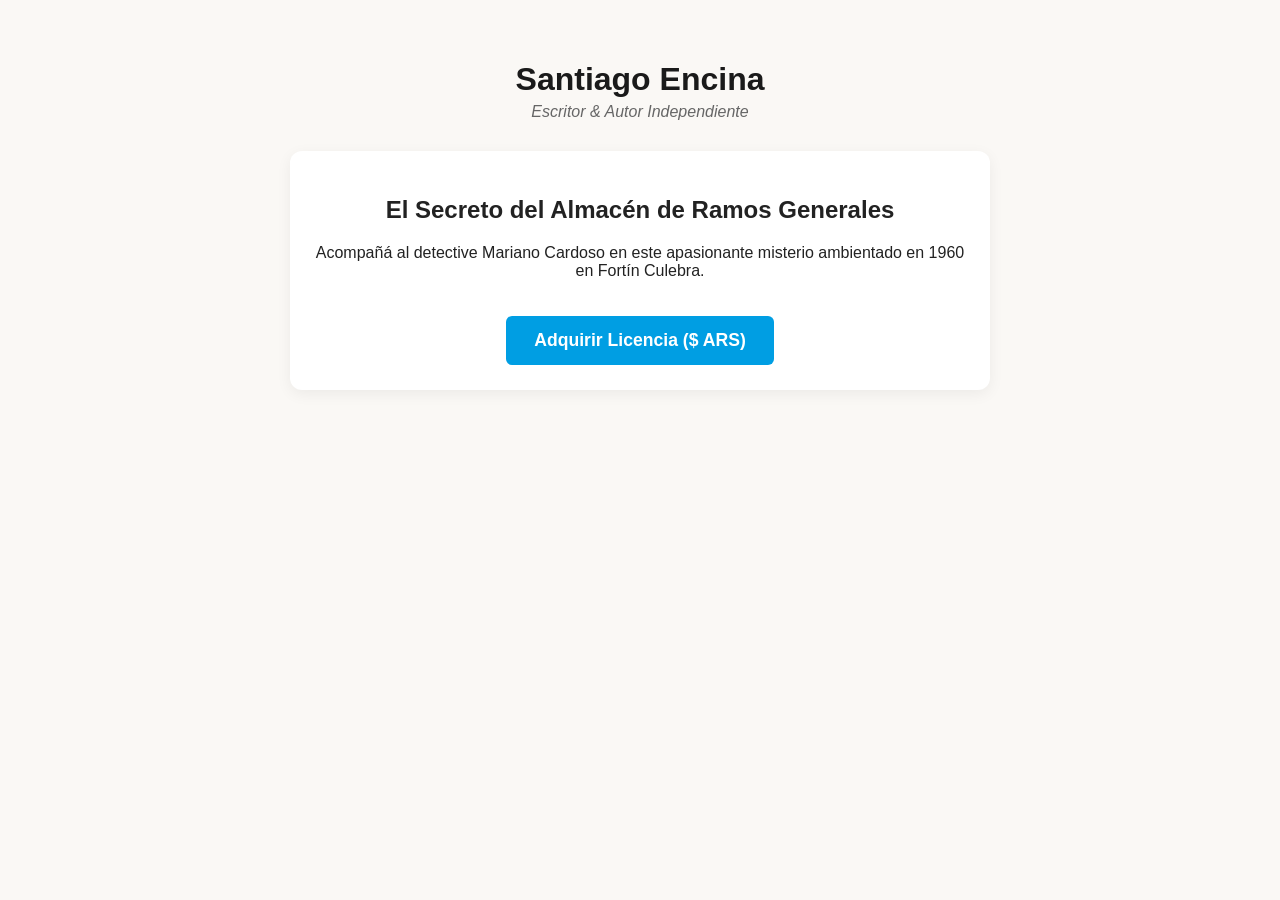
==== index.html @ 54b73507 "Create index.html creation primers version de initio" ====
<!DOCTYPE html>
<html lang="es">
<head>
    <meta charset="UTF-8">
    <meta name="viewport" content="width=device-width, initial-scale=1.0">
    <title>Santiago Encina - Autor</title>
    <style>
        body { 
            font-family: 'Segoe UI', Tahoma, Geneva, Verdana, sans-serif; 
            max-width: 700px; 
            margin: 0 auto; 
            padding: 40px 20px; 
            text-align: center; 
            color: #222; 
            background: #faf8f5; 
        }
        h1 { color: #1a1a1a; margin-bottom: 5px; }
        p.sub { font-style: italic; color: #666; margin-top: 0; }
        .card { 
            background: #fff; 
            padding: 25px; 
            border-radius: 12px; 
            box-shadow: 0 4px 15px rgba(0,0,0,0.06); 
            margin-top: 30px; 
        }
        .btn-mp { 
            background: #009ee3; 
            color: white; 
            padding: 14px 28px; 
            text-decoration: none; 
            border-radius: 6px; 
            font-weight: bold; 
            display: inline-block; 
            margin-top: 20px; 
            font-size: 1.1em;
        }
        .btn-mp:hover { background: #0081b8; }
    </style>
</head>
<body>

    <h1>Santiago Encina</h1>
    <p class="sub">Escritor & Autor Independiente</p>

    <div class="card">
        <h2>El Secreto del Almacén de Ramos Generales</h2>
        <p>Acompañá al detective Mariano Cardoso en este apasionante misterio ambientado en 1960 en Fortín Culebra.</p>
        
        <!-- Cuando tengas el Link de Pago de Mercado Pago, reemplazás el # de abajo -->
        <a href="#" class="btn-mp">Adquirir Licencia ($ ARS)</a>
    </div>

</body>
</html>
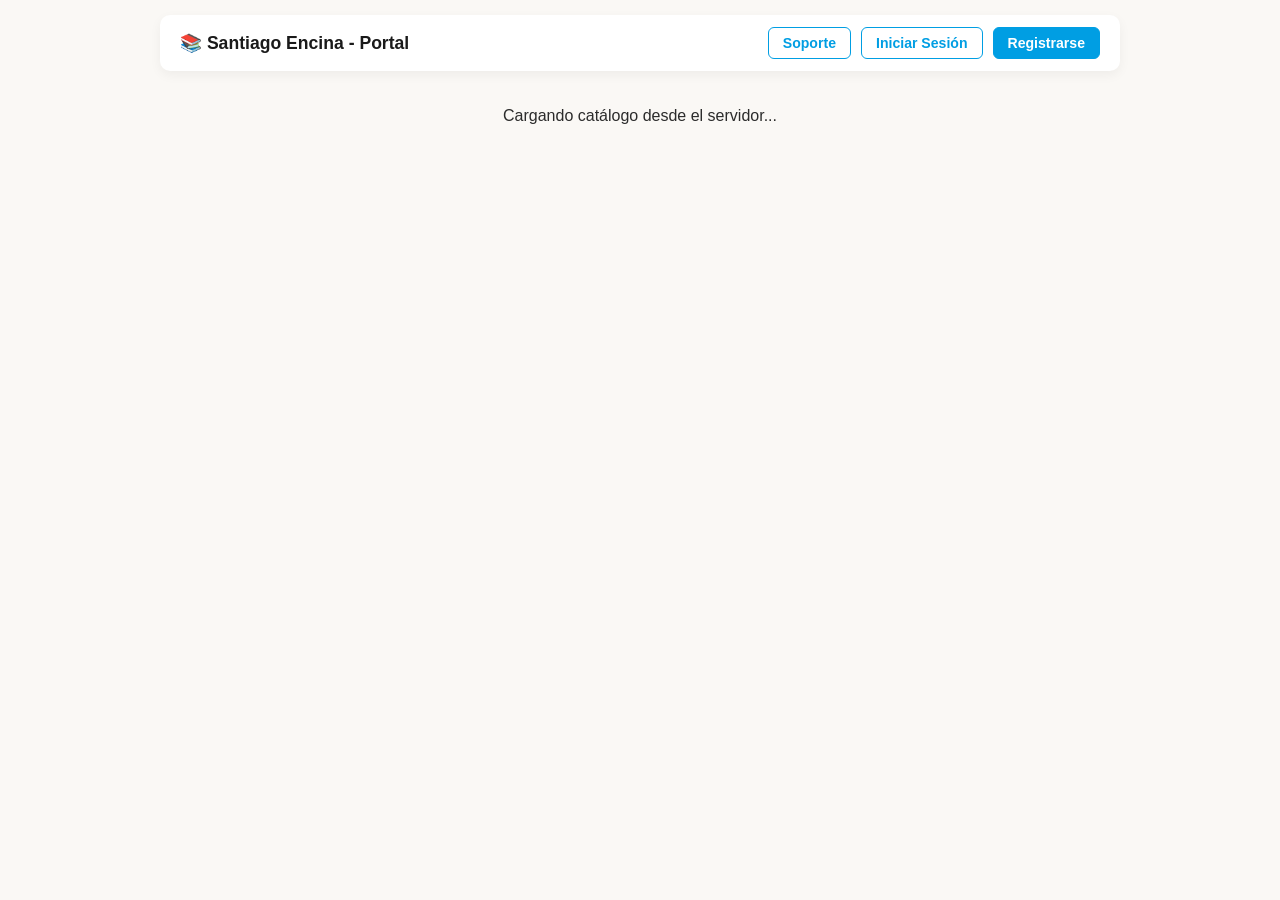
==== commit a49eeb47: "Update index.html primers actualization" ====
--- a/index.html
+++ b/index.html
@@ -3,52 +3,956 @@
 <head>
     <meta charset="UTF-8">
     <meta name="viewport" content="width=device-width, initial-scale=1.0">
-    <title>Santiago Encina - Autor</title>
+    <title>Santiago Encina - Portal del Lector</title>
+    <!-- SDK de Supabase -->
+    <script src="https://cdn.jsdelivr.net/npm/@supabase/supabase-js@2"></script>
     <style>
+        * { box-sizing: border-box; }
         body { 
             font-family: 'Segoe UI', Tahoma, Geneva, Verdana, sans-serif; 
-            max-width: 700px; 
+            max-width: 1000px; 
             margin: 0 auto; 
-            padding: 40px 20px; 
-            text-align: center; 
-            color: #222; 
+            padding: 15px 20px 40px 20px; 
+            color: #2b2b2b; 
             background: #faf8f5; 
         }
-        h1 { color: #1a1a1a; margin-bottom: 5px; }
-        p.sub { font-style: italic; color: #666; margin-top: 0; }
-        .card { 
-            background: #fff; 
+
+        /* BARRA SUPERIOR DE NAVEGACIÓN (NAVBAR) */
+        .navbar {
+            background: #ffffff;
+            padding: 12px 20px;
+            border-radius: 10px;
+            box-shadow: 0 4px 12px rgba(0,0,0,0.05);
+            display: flex;
+            justify-content: space-between;
+            align-items: center;
+            margin-bottom: 20px;
+        }
+        .navbar-brand {
+            font-weight: bold;
+            font-size: 1.1em;
+            color: #1a1a1a;
+        }
+        .navbar-actions {
+            display: flex;
+            gap: 10px;
+            align-items: center;
+        }
+        .btn-nav {
+            background: transparent;
+            border: 1px solid #009ee3;
+            color: #009ee3;
+            padding: 7px 14px;
+            border-radius: 6px;
+            font-size: 0.88em;
+            font-weight: 600;
+            cursor: pointer;
+            transition: all 0.2s;
+        }
+        .btn-nav:hover {
+            background: #009ee3;
+            color: white;
+        }
+        .btn-nav-primary {
+            background: #009ee3;
+            color: white;
+        }
+        .btn-nav-primary:hover {
+            background: #0081b8;
+        }
+        .user-email {
+            font-size: 0.88em;
+            color: #2e7d32;
+            font-weight: 600;
+        }
+
+        /* Banner del Autor */
+        .autor-header {
+            position: relative;
+            background-size: cover;
+            background-position: center;
+            border-radius: 14px;
+            padding: 30px;
+            color: #ffffff;
+            box-shadow: 0 6px 20px rgba(0,0,0,0.15);
+            display: flex;
+            flex-direction: column;
+            gap: 20px;
+            overflow: hidden;
+            margin-bottom: 20px;
+        }
+
+        .autor-header-overlay {
+            position: absolute;
+            top: 0; left: 0; right: 0; bottom: 0;
+            background: rgba(0, 0, 0, 0.65);
+            z-index: 1;
+        }
+
+        .autor-titulo-centrado {
+            position: relative;
+            z-index: 2;
+            text-align: center;
+            width: 100%;
+            margin: 0;
+            font-size: 2.2em;
+            letter-spacing: 0.5px;
+            text-shadow: 0 2px 4px rgba(0,0,0,0.6);
+        }
+
+        .autor-contenido {
+            position: relative;
+            z-index: 2;
+            display: flex;
+            align-items: center;
+            gap: 25px;
+        }
+
+        .autor-foto {
+            width: 130px;
+            height: 130px;
+            border-radius: 50%;
+            object-fit: cover;
+            border: 4px solid #ffffff;
+            box-shadow: 0 4px 15px rgba(0,0,0,0.3);
+            flex-shrink: 0;
+        }
+
+        .autor-info {
+            text-shadow: 0 2px 4px rgba(0,0,0,0.6);
+        }
+
+        .autor-info h2 {
+            margin: 0 0 8px 0;
+            font-size: 1.05em;
+            font-weight: 600;
+            color: #f1c40f;
+            text-transform: uppercase;
+            letter-spacing: 1px;
+        }
+
+        .autor-info p {
+            margin: 0;
+            font-size: 0.95em;
+            line-height: 1.55;
+            color: #f0f0f0;
+            text-align: justify;
+        }
+
+        /* Marquesina */
+        .marquesina-container {
+            background: #1a1a1a;
+            color: #f1c40f;
+            padding: 10px 0;
+            border-radius: 8px;
+            font-weight: 600;
+            font-size: 0.95em;
+            margin-bottom: 30px;
+            box-shadow: 0 2px 8px rgba(0,0,0,0.08);
+            overflow: hidden;
+        }
+
+        .mensaje-alerta {
+            padding: 15px;
+            border-radius: 8px;
+            margin-bottom: 25px;
+            text-align: center;
+            font-weight: 500;
+            display: none;
+        }
+        .exito { background: #d4edda; color: #155724; border: 1px solid #c3e6cb; }
+        .error { background: #f8d7da; color: #721c24; border: 1px solid #f5c6cb; }
+
+        /* Catálogo de Libros */
+        .catalogo-container {
+            display: flex;
+            flex-direction: column;
+            gap: 30px;
+        }
+        
+        .card-libro { 
+            background: #ffffff; 
             padding: 25px; 
             border-radius: 12px; 
-            box-shadow: 0 4px 15px rgba(0,0,0,0.06); 
-            margin-top: 30px; 
-        }
-        .btn-mp { 
+            box-shadow: 0 4px 18px rgba(0,0,0,0.05); 
+            display: flex;
+            flex-direction: row;
+            gap: 25px;
+            align-items: flex-start;
+            height: 480px; 
+            overflow: hidden;
+            transition: transform 0.2s ease, box-shadow 0.2s ease;
+        }
+        .card-libro:hover {
+            transform: translateY(-2px);
+            box-shadow: 0 8px 22px rgba(0,0,0,0.08);
+        }
+        
+        .portada-container {
+            flex-shrink: 0;
+            width: 210px;
+            text-align: center;
+        }
+        .portada {
+            width: 100%;
+            height: auto;
+            border-radius: 8px;
+            box-shadow: 0 4px 14px rgba(0,0,0,0.2);
+        }
+
+        .info-container {
+            flex-grow: 1;
+            display: flex;
+            flex-direction: column;
+            height: 100%;
+            overflow: hidden;
+        }
+
+        .titulo-container {
+            display: flex;
+            align-items: center;
+            gap: 12px;
+            flex-wrap: wrap;
+            margin-bottom: 4px;
+        }
+        
+        .info-container h3 {
+            font-size: 1.5em;
+            color: #1a1a1a;
+            margin: 0;
+            flex-shrink: 0;
+        }
+
+        .badge-img {
+            height: 28px;
+            width: auto;
+            object-fit: contain;
+            vertical-align: middle;
+        }
+
+        .meta-info {
+            font-size: 0.88em;
+            color: #777;
+            margin-bottom: 12px;
+            flex-shrink: 0;
+        }
+        .meta-info span {
+            color: #444;
+            font-weight: 500;
+        }
+
+        .sinopsis-scroll {
+            color: #4a4a4a; 
+            font-size: 0.95em; 
+            line-height: 1.6; 
+            text-align: justify;
+            padding-right: 12px;
+            margin-bottom: 10px;
+            overflow-y: auto;
+            flex-grow: 1;
+        }
+
+        .sinopsis-scroll::-webkit-scrollbar { width: 6px; }
+        .sinopsis-scroll::-webkit-scrollbar-thumb { background-color: #d1cabe; border-radius: 4px; }
+        .sinopsis-scroll::-webkit-scrollbar-track { background: #f5f2eb; }
+
+        .comprar-row {
+            display: flex;
+            align-items: center;
+            justify-content: space-between;
+            border-top: 1px solid #f0ebe1;
+            padding-top: 10px;
+            margin-top: auto;
+            gap: 15px;
+            flex-shrink: 0;
+            background: #ffffff;
+        }
+
+        .precio-comentarios-box {
+            display: flex;
+            align-items: center;
+            gap: 18px;
+        }
+
+        .precio {
+            font-size: 1.4em;
+            font-weight: bold;
+            color: #2e7d32;
+        }
+
+        .btn-comentarios {
+            background: #f0ebe1;
+            color: #4a4a4a;
+            border: none;
+            padding: 6px 14px;
+            border-radius: 20px;
+            font-size: 0.9em;
+            font-weight: 600;
+            cursor: pointer;
+            display: flex;
+            align-items: center;
+            gap: 6px;
+            transition: background 0.2s, color 0.2s;
+        }
+        .btn-comentarios:hover {
+            background: #e2dacd;
+            color: #1a1a1a;
+        }
+        
+        .btn-comprar { 
             background: #009ee3; 
             color: white; 
-            padding: 14px 28px; 
-            text-decoration: none; 
+            padding: 10px 24px; 
+            border: none;
             border-radius: 6px; 
             font-weight: bold; 
-            display: inline-block; 
-            margin-top: 20px; 
-            font-size: 1.1em;
-        }
-        .btn-mp:hover { background: #0081b8; }
+            cursor: pointer;
+            font-size: 1em;
+            transition: background 0.2s;
+            white-space: nowrap;
+        }
+        .btn-comprar:hover { background: #0081b8; }
+        .btn-comprar:disabled { background: #ccc; cursor: not-allowed; }
+
+        .tiendas-externas-box {
+            display: flex;
+            flex-direction: column;
+            gap: 6px;
+            padding-top: 8px;
+            margin-top: 6px;
+            border-top: 1px dashed #e8e3d8;
+            flex-shrink: 0;
+        }
+
+        .tienda-fila {
+            display: flex;
+            align-items: center;
+            justify-content: space-between;
+            font-size: 0.85em;
+            color: #555;
+            background: #fcfbf9;
+            padding: 6px 10px;
+            border-radius: 6px;
+        }
+
+        .tienda-link {
+            color: #00732e;
+            font-weight: 600;
+            text-decoration: none;
+            display: flex;
+            align-items: center;
+            gap: 5px;
+        }
+        .tienda-link:hover { text-decoration: underline; }
+
+        .formatos-pills { display: flex; gap: 5px; }
+
+        .pill-formato {
+            background: #eef2f5;
+            color: #334e68;
+            font-size: 0.78em;
+            padding: 2px 7px;
+            border-radius: 4px;
+            font-weight: 500;
+            border: 1px solid #d9e2ec;
+        }
+
+        /* MODALES GENERIClOS */
+        .modal-overlay {
+            position: fixed;
+            top: 0; left: 0; right: 0; bottom: 0;
+            background: rgba(0, 0, 0, 0.5);
+            display: none;
+            justify-content: center;
+            align-items: center;
+            z-index: 1000;
+            padding: 20px;
+        }
+
+        .modal-box {
+            background: #ffffff;
+            width: 100%;
+            max-width: 480px;
+            border-radius: 12px;
+            padding: 25px;
+            display: flex;
+            flex-direction: column;
+            box-shadow: 0 10px 30px rgba(0,0,0,0.25);
+            animation: slideUp 0.3s ease-out;
+        }
+
+        @keyframes slideUp {
+            from { transform: translateY(20px); opacity: 0; }
+            to { transform: translateY(0); opacity: 1; }
+        }
+
+        .modal-header {
+            display: flex;
+            justify-content: space-between;
+            align-items: center;
+            border-bottom: 1px solid #eee;
+            padding-bottom: 12px;
+            margin-bottom: 15px;
+        }
+        .modal-header h3 { margin: 0; font-size: 1.25em; color: #1a1a1a; }
+        .btn-cerrar {
+            background: none;
+            border: none;
+            font-size: 1.5em;
+            cursor: pointer;
+            color: #888;
+        }
+        .btn-cerrar:hover { color: #000; }
+
+        .form-auth {
+            display: flex;
+            flex-direction: column;
+            gap: 12px;
+        }
+        .form-auth input {
+            padding: 11px;
+            border: 1px solid #ccc;
+            border-radius: 6px;
+            font-size: 0.95em;
+        }
+        .btn-submit-auth {
+            background: #009ee3;
+            color: white;
+            border: none;
+            padding: 12px;
+            border-radius: 6px;
+            font-weight: bold;
+            cursor: pointer;
+            font-size: 1em;
+            margin-top: 5px;
+        }
+        .btn-submit-auth:hover { background: #0081b8; }
+
+        /* Lista Comentarios Modal */
+        .lista-comentarios {
+            overflow-y: auto;
+            max-height: 250px;
+            margin-bottom: 15px;
+            padding-right: 8px;
+            display: flex;
+            flex-direction: column;
+            gap: 12px;
+        }
+
+        .comentario-item {
+            background: #f9f8f6;
+            padding: 12px 15px;
+            border-radius: 8px;
+            border-left: 3px solid #009ee3;
+        }
+        .comentario-item strong { color: #1a1a1a; font-size: 0.95em; }
+        .comentario-item p { margin: 5px 0 0 0; color: #444; font-size: 0.92em; line-height: 1.4; }
+
+        @media (max-width: 650px) {
+            .navbar { flex-direction: column; gap: 10px; text-align: center; }
+            .autor-contenido { flex-direction: column; text-align: center; }
+            .autor-info p { text-align: center; }
+            .card-libro { flex-direction: column; height: auto; align-items: center; padding: 20px; }
+            .portada-container { width: 170px; margin-bottom: 10px; }
+            .info-container { height: auto; width: 100%; }
+            .sinopsis-scroll { max-height: 200px; }
+            .comprar-row { flex-direction: column; align-items: stretch; text-align: center; gap: 12px; }
+            .precio-comentarios-box { justify-content: space-between; }
+            .btn-comprar { width: 100%; }
+            .tienda-fila { flex-direction: column; gap: 4px; text-align: center; }
+        }
     </style>
 </head>
 <body>
 
-    <h1>Santiago Encina</h1>
-    <p class="sub">Escritor & Autor Independiente</p>
-
-    <div class="card">
-        <h2>El Secreto del Almacén de Ramos Generales</h2>
-        <p>Acompañá al detective Mariano Cardoso en este apasionante misterio ambientado en 1960 en Fortín Culebra.</p>
+    <!-- NAV BAR SUPERIOR -->
+    <div class="navbar">
+        <div class="navbar-brand">📚 Santiago Encina - Portal</div>
+        <div class="navbar-actions" id="nav-actions">
+            <button class="btn-nav" onclick="abrirModal('modal-soporte')">Soporte</button>
+            <button class="btn-nav" onclick="abrirModal('modal-login')">Iniciar Sesión</button>
+            <button class="btn-nav btn-nav-primary" onclick="abrirModal('modal-registro')">Registrarse</button>
+        </div>
+    </div>
+
+    <!-- Banner del Autor -->
+    <div id="seccion-autor" class="autor-header" style="display:none;">
+        <div class="autor-header-overlay"></div>
+        <h1 class="autor-titulo-centrado">Bienvenidos</h1>
+        <div class="autor-contenido">
+            <img id="autor-foto" src="" alt="Foto de Autor" class="autor-foto">
+            <div class="autor-info">
+                <h2>Biografía</h2>
+                <p id="autor-biografia"></p>
+            </div>
+        </div>
+    </div>
+
+    <!-- Marquesina -->
+    <div id="seccion-marquesina" class="marquesina-container" style="display:none;">
+        <marquee id="autor-mensaje" behavior="scroll" direction="left" scrollamount="6"></marquee>
+    </div>
+
+    <div id="alerta-pago" class="mensaje-alerta"></div>
+
+    <!-- Catálogo de Libros -->
+    <div class="catalogo-container" id="contenedor-catalogo">
+        <p style="text-align:center;">Cargando catálogo desde el servidor...</p>
+    </div>
+
+    <!-- MODAL: REGISTRO -->
+    <div id="modal-registro" class="modal-overlay">
+        <div class="modal-box">
+            <div class="modal-header">
+                <h3>Crear Cuenta de Lector</h3>
+                <button class="btn-cerrar" onclick="cerrarModal('modal-registro')">&times;</button>
+            </div>
+            <form class="form-auth" onsubmit="ejecutarRegistro(event)">
+                <input type="email" id="reg-email" placeholder="Correo electrónico" required>
+                <input type="password" id="reg-password" placeholder="Contraseña (mínimo 6 caracteres)" minlength="6" required>
+                <button type="submit" class="btn-submit-auth">Registrarme</button>
+            </form>
+        </div>
+    </div>
+
+    <!-- MODAL: LOGIN -->
+    <div id="modal-login" class="modal-overlay">
+        <div class="modal-box">
+            <div class="modal-header">
+                <h3>Iniciar Sesión</h3>
+                <button class="btn-cerrar" onclick="cerrarModal('modal-login')">&times;</button>
+            </div>
+            <form class="form-auth" onsubmit="ejecutarLogin(event)">
+                <input type="email" id="login-email" placeholder="Correo electrónico" required>
+                <input type="password" id="login-password" placeholder="Contraseña" required>
+                <button type="submit" class="btn-submit-auth">Ingresar</button>
+            </form>
+        </div>
+    </div>
+
+    <!-- MODAL: SOPORTE / CONTACTO -->
+    <div id="modal-soporte" class="modal-overlay">
+        <div class="modal-box">
+            <div class="modal-header">
+                <h3>Contacto y Soporte</h3>
+                <button class="btn-cerrar" onclick="cerrarModal('modal-soporte')">&times;</button>
+            </div>
+            <p style="font-size:0.9em; color:#555; margin-bottom:12px;">
+                ¿Tenés alguna consulta o comentario? Escribinos a continuación y te responderemos a la brevedad.
+            </p>
+            <form class="form-auth" onsubmit="enviarMensajeSoporte(event)">
+                <input type="text" id="soporte-asunto" placeholder="Asunto de la consulta" required>
+                <textarea id="soporte-mensaje" placeholder="Escribí tu mensaje aquí..." style="padding:10px; border:1px solid #ccc; border-radius:6px; resize:none; height:100px;" required></textarea>
+                <button type="submit" class="btn-submit-auth" style="background:#009ee3;">Enviar Mensaje</button>
+            </form>
+        </div>
+    </div>
+
+    <!-- MODAL: COMENTARIOS -->
+    <div id="modal-comentarios" class="modal-overlay">
+        <div class="modal-box" style="max-width:550px;">
+            <div class="modal-header">
+                <h3 id="modal-titulo-libro">Comentarios</h3>
+                <button class="btn-cerrar" onclick="cerrarModal('modal-comentarios')">&times;</button>
+            </div>
+            <div id="lista-comentarios" class="lista-comentarios">
+                <p style="text-align:center; color:#888;">Cargando comentarios...</p>
+            </div>
+            <form id="form-nuevo-comentario" class="form-auth" style="border-top:1px solid #eee; padding-top:15px;" onsubmit="guardarComentario(event)">
+                <input type="text" id="input-nombre" placeholder="Tu nombre" required>
+                <textarea id="input-texto" placeholder="Escribí tu comentario..." style="padding:10px; border:1px solid #ccc; border-radius:6px; resize:none; height:70px;" required></textarea>
+                <button type="submit" class="btn-submit-auth" style="background:#2e7d32;">Publicar Comentario</button>
+            </form>
+        </div>
+    </div>
+
+    <script>
+        const SUPABASE_URL = "https://kpltcxhnqhgzgxazhgbv.supabase.co";
+        const SUPABASE_ANON_KEY = "sb_publishable_rdFjhKYduJglnoq-D0jHOw_7ik0VaFG"; 
         
-        <!-- Cuando tengas el Link de Pago de Mercado Pago, reemplazás el # de abajo -->
-        <a href="#" class="btn-mp">Adquirir Licencia ($ ARS)</a>
-    </div>
-
+        const supabaseClient = supabase.createClient(SUPABASE_URL, SUPABASE_ANON_KEY);
+
+        const urlParams = new URLSearchParams(window.location.search);
+        const libroFiltro = urlParams.get('libro'); 
+        let userId = urlParams.get('user') || 'anonimo';
+        const estadoPago = urlParams.get('estado');
+
+        let imgNuevoUrl = "";
+        let imgOfertaUrl = "";
+        let libroActualComentarios = null;
+        let usuarioSesion = null;
+        let mailAutor = "";
+
+        // Mostrar estado del pago
+        const alertaEl = document.getElementById('alerta-pago');
+        if (estadoPago === 'exito') {
+            alertaEl.className = "mensaje-alerta exito";
+            alertaEl.innerText = "¡Pago procesado con éxito! Ya podés disfrutar de tu lectura.";
+            alertaEl.style.display = "block";
+        } else if (estadoPago === 'error') {
+            alertaEl.className = "mensaje-alerta error";
+            alertaEl.innerText = "Hubo un problema con el pago. Por favor intentá nuevamente.";
+            alertaEl.style.display = "block";
+        }
+
+        // VERIFICAR AUTENTICACIÓN / SESIÓN ACTIVA
+        async function revisarSesion() {
+            const { data: { session } } = await supabaseClient.auth.getSession();
+            const navActions = document.getElementById('nav-actions');
+
+            if (session && session.user) {
+                usuarioSesion = session.user;
+                userId = session.user.id; // Actualizamos el ID real del usuario
+                navActions.innerHTML = `
+                    <span class="user-email">👤 ${session.user.email}</span>
+                    <button class="btn-nav" onclick="abrirModal('modal-soporte')">Soporte</button>
+                    <button class="btn-nav" onclick="cerrarSesion()">Cerrar Sesión</button>
+                `;
+            } else {
+                usuarioSesion = null;
+                navActions.innerHTML = `
+                    <button class="btn-nav" onclick="abrirModal('modal-soporte')">Soporte</button>
+                    <button class="btn-nav" onclick="abrirModal('modal-login')">Iniciar Sesión</button>
+                    <button class="btn-nav btn-nav-primary" onclick="abrirModal('modal-registro')">Registrarse</button>
+                `;
+            }
+        }
+
+        // FUNCIONES DE AUTH
+        async function ejecutarRegistro(e) {
+            e.preventDefault();
+            const email = document.getElementById('reg-email').value;
+            const password = document.getElementById('reg-password').value;
+
+            const { data, error } = await supabaseClient.auth.signUp({ email, password });
+
+            if (error) {
+                alert("Error al registrarse: " + error.message);
+            } else {
+                alert("¡Cuenta creada exitosamente! Ya podés iniciar sesión.");
+                cerrarModal('modal-registro');
+                revisarSesion();
+            }
+        }
+
+        async function ejecutarLogin(e) {
+            e.preventDefault();
+            const email = document.getElementById('login-email').value;
+            const password = document.getElementById('login-password').value;
+
+            const { data, error } = await supabaseClient.auth.signInWithPassword({ email, password });
+
+            if (error) {
+                alert("Error de inicio de sesión: " + error.message);
+            } else {
+                cerrarModal('modal-login');
+                revisarSesion();
+            }
+        }
+
+        async function cerrarSesion() {
+            await supabaseClient.auth.signOut();
+            revisarSesion();
+        }
+
+        // FUNCIONES MODALES
+        function abrirModal(id) { document.getElementById(id).style.display = 'flex'; }
+        function cerrarModal(id) { document.getElementById(id).style.display = 'none'; }
+
+        // DATOS AUTOR
+        async function cargarDatosAutor() {
+            try {
+                const { data: autor, error } = await supabaseClient
+                    .from('autor')
+                    .select('*')
+                    .eq('id', 1)
+                    .single();
+
+                if (error || !autor) return;
+
+                imgNuevoUrl = autor.img_nuevo_url || "";
+                imgOfertaUrl = autor.img_oferta_url || "";
+                mailAutor = autor.mail || "";
+
+                const headerEl = document.getElementById('seccion-autor');
+                if (autor.img_fondo_url) {
+                    headerEl.style.backgroundImage = `url('${autor.img_fondo_url}')`;
+                }
+                document.getElementById('autor-foto').src = autor.img_foto_url || '';
+                document.getElementById('autor-biografia').innerText = autor.biografia || '';
+                headerEl.style.display = 'flex';
+
+                if (autor.mensage) {
+                    document.getElementById('autor-mensaje').innerText = autor.mensage;
+                    document.getElementById('seccion-marquesina').style.display = 'block';
+                }
+            } catch (err) {
+                console.error("Error al cargar autor:", err);
+            }
+        }
+
+        // CATÁLOGO
+        async function cargarCatalogo() {
+            const contenedor = document.getElementById('contenedor-catalogo');
+
+            try {
+                let query = supabaseClient.from('libros').select('*');
+
+                if (libroFiltro) {
+                    query = query.eq('id', libroFiltro);
+                }
+
+                const { data: libros, error } = await query;
+
+                if (error || !libros || libros.length === 0) {
+                    contenedor.innerHTML = "<p style='text-align:center;'>No hay libros disponibles en este momento.</p>";
+                    return;
+                }
+
+                contenedor.innerHTML = "";
+
+                for (const libro of libros) {
+                    const { count } = await supabaseClient
+                        .from('comentarios')
+                        .select('*', { count: 'exact', head: true })
+                        .eq('libro_id', libro.id);
+
+                    const totalComentarios = count || 0;
+
+                    let badgesHtml = '';
+                    if (libro.es_nuevo && imgNuevoUrl) {
+                        badgesHtml += `<img src="${imgNuevoUrl}" alt="Novedad" class="badge-img"> `;
+                    }
+                    if (libro.es_oferta && imgOfertaUrl) {
+                        badgesHtml += `<img src="${imgOfertaUrl}" alt="Oferta" class="badge-img">`;
+                    }
+
+                    const precioMostrado = libro.precio ? libro.precio : (libro.precio_ars ? libro.precio_ars : '0');
+                    const palabrasInfo = libro.cant_palabras ? ` | 📖 ${Number(libro.cant_palabras).toLocaleString('es-AR')} palabras` : '';
+
+                    let filaAmazonHtml = '';
+                    if (libro.amz_activo) {
+                        let formatosAmz = '';
+                        if (libro.amz_ebook) formatosAmz += `<span class="pill-formato">e-Book</span> `;
+                        if (libro.amz_blanda) formatosAmz += `<span class="pill-formato">Tapa Blanda</span> `;
+                        if (libro.amz_dura) formatosAmz += `<span class="pill-formato">Tapa Dura</span>`;
+
+                        filaAmazonHtml = `
+                            <div class="tienda-fila">
+                                <a href="${libro.amz_url || '#'}" target="_blank" class="tienda-link">
+                                    🛒 También disponible en Amazon ↗
+                                </a>
+                                <div class="formatos-pills">${formatosAmz}</div>
+                            </div>
+                        `;
+                    }
+
+                    let filaPublicaHtml = '';
+                    if (libro.pub_activo) {
+                        let formatosPub = '';
+                        if (libro.pub_ebook) formatosPub += `<span class="pill-formato">e-Book</span> `;
+                        if (libro.pub_blanda) formatosPub += `<span class="pill-formato">Tapa Blanda</span> `;
+                        if (libro.pub_dura) formatosPub += `<span class="pill-formato">Tapa Dura</span>`;
+
+                        filaPublicaHtml = `
+                            <div class="tienda-fila">
+                                <a href="${libro.pub_url || '#'}" target="_blank" class="tienda-link">
+                                    📖 Disponible en Publica.now ↗
+                                </a>
+                                <div class="formatos-pills">${formatosPub}</div>
+                            </div>
+                        `;
+                    }
+
+                    let cajaTiendasHtml = '';
+                    if (filaAmazonHtml || filaPublicaHtml) {
+                        cajaTiendasHtml = `
+                            <div class="tiendas-externas-box">
+                                ${filaAmazonHtml}
+                                ${filaPublicaHtml}
+                            </div>
+                        `;
+                    }
+
+                    const tarjeta = document.createElement('div');
+                    tarjeta.className = 'card-libro';
+                    tarjeta.innerHTML = `
+                        <div class="portada-container">
+                            <img src="${libro.portada_url || ''}" alt="Portada de ${libro.titulo}" class="portada">
+                        </div>
+                        <div class="info-container">
+                            <div>
+                                <div class="titulo-container">
+                                    <h3>${libro.titulo}</h3>
+                                    ${badgesHtml}
+                                </div>
+                                <div class="meta-info">
+                                    ${libro.autor ? `Por <span>${libro.autor}</span>` : ''} 
+                                    ${libro.genero ? `| Género: <span>${libro.genero}</span>` : ''}
+                                    ${palabrasInfo}
+                                </div>
+                            </div>
+                            <div class="sinopsis-scroll">
+                                ${libro.sinopsis || 'Sin descripción disponible.'}
+                            </div>
+                            <div class="comprar-row">
+                                <div class="precio-comentarios-box">
+                                    <div class="precio">$ ${precioMostrado} ARS</div>
+                                    <button class="btn-comentarios" onclick="abrirComentarios('${libro.id}', '${libro.titulo}')">
+                                        💬 <span id="count-${libro.id}">${totalComentarios}</span>
+                                    </button>
+                                </div>
+                                <button class="btn-comprar" id="btn-${libro.id}" onclick="iniciarPago('${libro.id}')">
+                                    Adquirir Licencia Digital
+                                </button>
+                            </div>
+                            ${cajaTiendasHtml}
+                        </div>
+                    `;
+                    contenedor.appendChild(tarjeta);
+                }
+
+            } catch (err) {
+                console.error("Excepción:", err);
+                contenedor.innerHTML = `<p style="color: red; text-align:center;">Ocurrió un error al cargar el catálogo.</p>`;
+            }
+        }
+
+        async function abrirComentarios(libroId, titulo) {
+            libroActualComentarios = libroId;
+            document.getElementById('modal-titulo-libro').innerText = `Comentarios: ${titulo}`;
+            
+            // Si el usuario está logueado, precompletar su nombre
+            if (usuarioSesion) {
+                document.getElementById('input-nombre').value = usuarioSesion.email.split('@')[0];
+            }
+
+            abrirModal('modal-comentarios');
+            await cargarComentariosDelLibro(libroId);
+        }
+
+        async function cargarComentariosDelLibro(libroId) {
+            const listaEl = document.getElementById('lista-comentarios');
+            listaEl.innerHTML = "<p style='text-align:center; color:#888;'>Cargando comentarios...</p>";
+
+            const { data: comentarios, error } = await supabaseClient
+                .from('comentarios')
+                .select('*')
+                .eq('libro_id', libroId)
+                .order('created_at', { ascending: false });
+
+            if (error || !comentarios || comentarios.length === 0) {
+                listaEl.innerHTML = "<p style='text-align:center; color:#888;'>Aún no hay comentarios. ¡Sé el primero en comentar!</p>";
+                return;
+            }
+
+            listaEl.innerHTML = "";
+            comentarios.forEach(c => {
+                const item = document.createElement('div');
+                item.className = 'comentario-item';
+                item.innerHTML = `
+                    <strong>${c.nombre || 'Lector'}</strong>
+                    <p>${c.texto}</p>
+                `;
+                listaEl.appendChild(item);
+            });
+        }
+
+        async function guardarComentario(e) {
+            e.preventDefault();
+            if (!libroActualComentarios) return;
+
+            const nombreInput = document.getElementById('input-nombre');
+            const textoInput = document.getElementById('input-texto');
+
+            const nombre = nombreInput.value.trim();
+            const texto = textoInput.value.trim();
+
+            if (!nombre || !texto) return;
+
+            const { error } = await supabaseClient
+                .from('comentarios')
+                .insert([{ libro_id: libroActualComentarios, nombre: nombre, texto: texto }]);
+
+            if (error) {
+                alert("Error al enviar comentario: " + error.message);
+                return;
+            }
+
+            textoInput.value = "";
+            await cargarComentariosDelLibro(libroActualComentarios);
+
+            const countSpan = document.getElementById(`count-${libroActualComentarios}`);
+            if (countSpan) {
+                countSpan.innerText = parseInt(countSpan.innerText || '0') + 1;
+            }
+        }
+
+        async function iniciarPago(idLibro) {
+            // Si no hay sesión activa de usuario, abrimos el modal de login
+            if (!usuarioSesion) {
+                alert("Para adquirir una licencia digital y asociarla a tu biblioteca, por favor iniciá sesión o registrate.");
+                abrirModal('modal-login');
+                return;
+            }
+
+            const btn = document.getElementById(`btn-${idLibro}`);
+            btn.disabled = true;
+            btn.innerText = "Procesando...";
+
+            try {
+                const response = await fetch(`${SUPABASE_URL}/functions/v1/crear-preferencia`, {
+                    method: 'POST',
+                    headers: { 'Content-Type': 'application/json' },
+                    body: JSON.stringify({ libro_id: idLibro, user_id: usuarioSesion.id })
+                });
+
+                const data = await response.json();
+
+                if (data.init_point) {
+                    window.location.href = data.init_point; 
+                } else {
+                    alert("Error al iniciar el pago: " + (data.error || "Intente más tarde."));
+                    btn.disabled = false;
+                    btn.innerText = "Adquirir Licencia Digital";
+                }
+            } catch (e) {
+                alert("Error de conexión con el servidor de pagos");
+                btn.disabled = false;
+                btn.innerText = "Adquirir Licencia Digital";
+            }
+        }
+
+        async function inicializarPagina() {
+            await revisarSesion();
+            await cargarDatosAutor();
+            await cargarCatalogo();
+        }
+
+        function enviarMensajeSoporte(e) {
+            e.preventDefault();
+
+            if (!mailAutor) {
+                alert("El servicio de contacto no está disponible en este momento.");
+                return;
+            }
+
+            const asunto = document.getElementById('soporte-asunto').value.trim();
+            const mensaje = document.getElementById('soporte-mensaje').value.trim();
+
+            if (!asunto || !mensaje) return;
+
+            // Abrir el cliente de correo del usuario precompletando destinatario, asunto y cuerpo
+            const mailtoUrl = `mailto:${mailAutor}?subject=${encodeURIComponent(asunto)}&body=${encodeURIComponent(mensaje)}`;
+            window.location.href = mailtoUrl;
+
+            // Limpiar y cerrar modal
+            document.getElementById('soporte-asunto').value = '';
+            document.getElementById('soporte-mensaje').value = '';
+            cerrarModal('modal-soporte');
+        }
+
+        inicializarPagina();
+    </script>
 </body>
 </html>
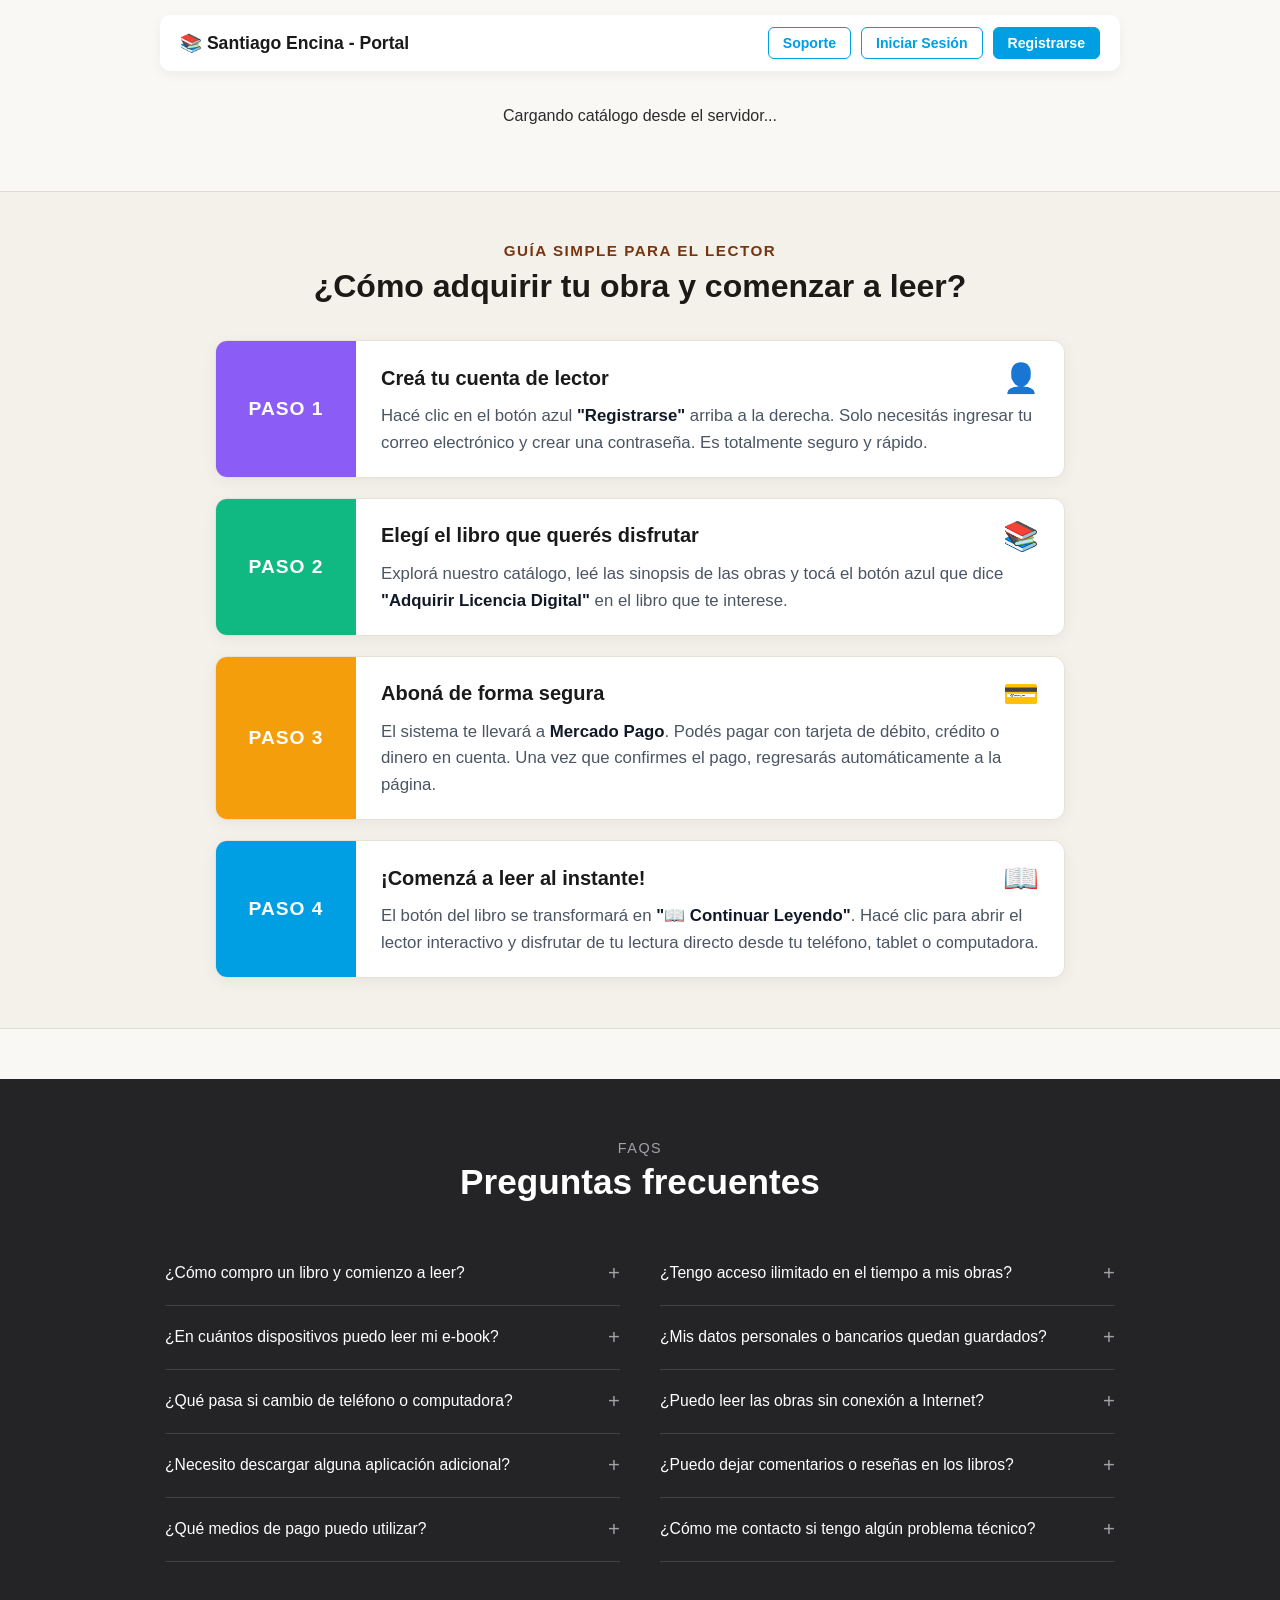
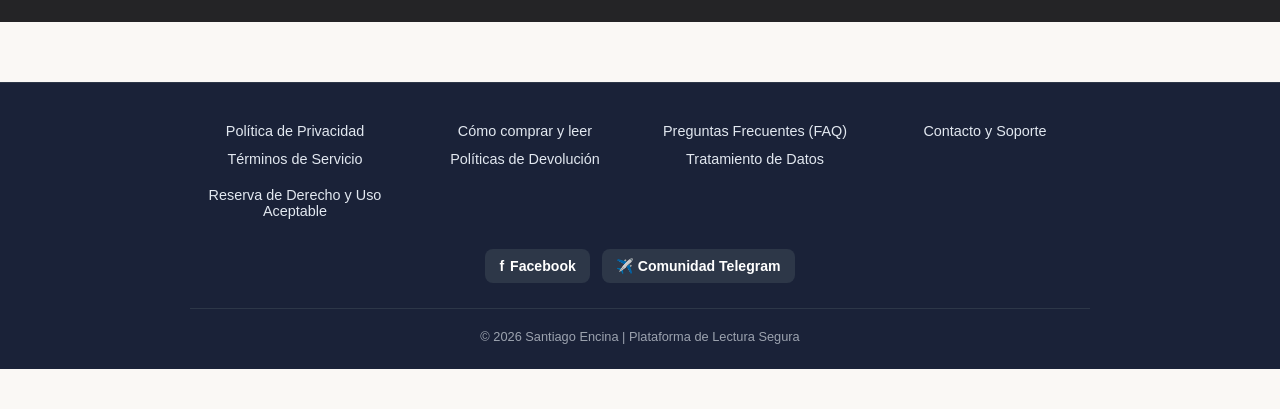
==== commit c73110e3: "Update index.html updete to 1.0" ====
--- a/index.html
+++ b/index.html
@@ -6,462 +6,8 @@
     <title>Santiago Encina - Portal del Lector</title>
     <!-- SDK de Supabase -->
     <script src="https://cdn.jsdelivr.net/npm/@supabase/supabase-js@2"></script>
-    <style>
-        * { box-sizing: border-box; }
-        body { 
-            font-family: 'Segoe UI', Tahoma, Geneva, Verdana, sans-serif; 
-            max-width: 1000px; 
-            margin: 0 auto; 
-            padding: 15px 20px 40px 20px; 
-            color: #2b2b2b; 
-            background: #faf8f5; 
-        }
-
-        /* BARRA SUPERIOR DE NAVEGACIÓN (NAVBAR) */
-        .navbar {
-            background: #ffffff;
-            padding: 12px 20px;
-            border-radius: 10px;
-            box-shadow: 0 4px 12px rgba(0,0,0,0.05);
-            display: flex;
-            justify-content: space-between;
-            align-items: center;
-            margin-bottom: 20px;
-        }
-        .navbar-brand {
-            font-weight: bold;
-            font-size: 1.1em;
-            color: #1a1a1a;
-        }
-        .navbar-actions {
-            display: flex;
-            gap: 10px;
-            align-items: center;
-        }
-        .btn-nav {
-            background: transparent;
-            border: 1px solid #009ee3;
-            color: #009ee3;
-            padding: 7px 14px;
-            border-radius: 6px;
-            font-size: 0.88em;
-            font-weight: 600;
-            cursor: pointer;
-            transition: all 0.2s;
-        }
-        .btn-nav:hover {
-            background: #009ee3;
-            color: white;
-        }
-        .btn-nav-primary {
-            background: #009ee3;
-            color: white;
-        }
-        .btn-nav-primary:hover {
-            background: #0081b8;
-        }
-        .user-email {
-            font-size: 0.88em;
-            color: #2e7d32;
-            font-weight: 600;
-        }
-
-        /* Banner del Autor */
-        .autor-header {
-            position: relative;
-            background-size: cover;
-            background-position: center;
-            border-radius: 14px;
-            padding: 30px;
-            color: #ffffff;
-            box-shadow: 0 6px 20px rgba(0,0,0,0.15);
-            display: flex;
-            flex-direction: column;
-            gap: 20px;
-            overflow: hidden;
-            margin-bottom: 20px;
-        }
-
-        .autor-header-overlay {
-            position: absolute;
-            top: 0; left: 0; right: 0; bottom: 0;
-            background: rgba(0, 0, 0, 0.65);
-            z-index: 1;
-        }
-
-        .autor-titulo-centrado {
-            position: relative;
-            z-index: 2;
-            text-align: center;
-            width: 100%;
-            margin: 0;
-            font-size: 2.2em;
-            letter-spacing: 0.5px;
-            text-shadow: 0 2px 4px rgba(0,0,0,0.6);
-        }
-
-        .autor-contenido {
-            position: relative;
-            z-index: 2;
-            display: flex;
-            align-items: center;
-            gap: 25px;
-        }
-
-        .autor-foto {
-            width: 130px;
-            height: 130px;
-            border-radius: 50%;
-            object-fit: cover;
-            border: 4px solid #ffffff;
-            box-shadow: 0 4px 15px rgba(0,0,0,0.3);
-            flex-shrink: 0;
-        }
-
-        .autor-info {
-            text-shadow: 0 2px 4px rgba(0,0,0,0.6);
-        }
-
-        .autor-info h2 {
-            margin: 0 0 8px 0;
-            font-size: 1.05em;
-            font-weight: 600;
-            color: #f1c40f;
-            text-transform: uppercase;
-            letter-spacing: 1px;
-        }
-
-        .autor-info p {
-            margin: 0;
-            font-size: 0.95em;
-            line-height: 1.55;
-            color: #f0f0f0;
-            text-align: justify;
-        }
-
-        /* Marquesina */
-        .marquesina-container {
-            background: #1a1a1a;
-            color: #f1c40f;
-            padding: 10px 0;
-            border-radius: 8px;
-            font-weight: 600;
-            font-size: 0.95em;
-            margin-bottom: 30px;
-            box-shadow: 0 2px 8px rgba(0,0,0,0.08);
-            overflow: hidden;
-        }
-
-        .mensaje-alerta {
-            padding: 15px;
-            border-radius: 8px;
-            margin-bottom: 25px;
-            text-align: center;
-            font-weight: 500;
-            display: none;
-        }
-        .exito { background: #d4edda; color: #155724; border: 1px solid #c3e6cb; }
-        .error { background: #f8d7da; color: #721c24; border: 1px solid #f5c6cb; }
-
-        /* Catálogo de Libros */
-        .catalogo-container {
-            display: flex;
-            flex-direction: column;
-            gap: 30px;
-        }
-        
-        .card-libro { 
-            background: #ffffff; 
-            padding: 25px; 
-            border-radius: 12px; 
-            box-shadow: 0 4px 18px rgba(0,0,0,0.05); 
-            display: flex;
-            flex-direction: row;
-            gap: 25px;
-            align-items: flex-start;
-            height: 480px; 
-            overflow: hidden;
-            transition: transform 0.2s ease, box-shadow 0.2s ease;
-        }
-        .card-libro:hover {
-            transform: translateY(-2px);
-            box-shadow: 0 8px 22px rgba(0,0,0,0.08);
-        }
-        
-        .portada-container {
-            flex-shrink: 0;
-            width: 210px;
-            text-align: center;
-        }
-        .portada {
-            width: 100%;
-            height: auto;
-            border-radius: 8px;
-            box-shadow: 0 4px 14px rgba(0,0,0,0.2);
-        }
-
-        .info-container {
-            flex-grow: 1;
-            display: flex;
-            flex-direction: column;
-            height: 100%;
-            overflow: hidden;
-        }
-
-        .titulo-container {
-            display: flex;
-            align-items: center;
-            gap: 12px;
-            flex-wrap: wrap;
-            margin-bottom: 4px;
-        }
-        
-        .info-container h3 {
-            font-size: 1.5em;
-            color: #1a1a1a;
-            margin: 0;
-            flex-shrink: 0;
-        }
-
-        .badge-img {
-            height: 28px;
-            width: auto;
-            object-fit: contain;
-            vertical-align: middle;
-        }
-
-        .meta-info {
-            font-size: 0.88em;
-            color: #777;
-            margin-bottom: 12px;
-            flex-shrink: 0;
-        }
-        .meta-info span {
-            color: #444;
-            font-weight: 500;
-        }
-
-        .sinopsis-scroll {
-            color: #4a4a4a; 
-            font-size: 0.95em; 
-            line-height: 1.6; 
-            text-align: justify;
-            padding-right: 12px;
-            margin-bottom: 10px;
-            overflow-y: auto;
-            flex-grow: 1;
-        }
-
-        .sinopsis-scroll::-webkit-scrollbar { width: 6px; }
-        .sinopsis-scroll::-webkit-scrollbar-thumb { background-color: #d1cabe; border-radius: 4px; }
-        .sinopsis-scroll::-webkit-scrollbar-track { background: #f5f2eb; }
-
-        .comprar-row {
-            display: flex;
-            align-items: center;
-            justify-content: space-between;
-            border-top: 1px solid #f0ebe1;
-            padding-top: 10px;
-            margin-top: auto;
-            gap: 15px;
-            flex-shrink: 0;
-            background: #ffffff;
-        }
-
-        .precio-comentarios-box {
-            display: flex;
-            align-items: center;
-            gap: 18px;
-        }
-
-        .precio {
-            font-size: 1.4em;
-            font-weight: bold;
-            color: #2e7d32;
-        }
-
-        .btn-comentarios {
-            background: #f0ebe1;
-            color: #4a4a4a;
-            border: none;
-            padding: 6px 14px;
-            border-radius: 20px;
-            font-size: 0.9em;
-            font-weight: 600;
-            cursor: pointer;
-            display: flex;
-            align-items: center;
-            gap: 6px;
-            transition: background 0.2s, color 0.2s;
-        }
-        .btn-comentarios:hover {
-            background: #e2dacd;
-            color: #1a1a1a;
-        }
-        
-        .btn-comprar { 
-            background: #009ee3; 
-            color: white; 
-            padding: 10px 24px; 
-            border: none;
-            border-radius: 6px; 
-            font-weight: bold; 
-            cursor: pointer;
-            font-size: 1em;
-            transition: background 0.2s;
-            white-space: nowrap;
-        }
-        .btn-comprar:hover { background: #0081b8; }
-        .btn-comprar:disabled { background: #ccc; cursor: not-allowed; }
-
-        .tiendas-externas-box {
-            display: flex;
-            flex-direction: column;
-            gap: 6px;
-            padding-top: 8px;
-            margin-top: 6px;
-            border-top: 1px dashed #e8e3d8;
-            flex-shrink: 0;
-        }
-
-        .tienda-fila {
-            display: flex;
-            align-items: center;
-            justify-content: space-between;
-            font-size: 0.85em;
-            color: #555;
-            background: #fcfbf9;
-            padding: 6px 10px;
-            border-radius: 6px;
-        }
-
-        .tienda-link {
-            color: #00732e;
-            font-weight: 600;
-            text-decoration: none;
-            display: flex;
-            align-items: center;
-            gap: 5px;
-        }
-        .tienda-link:hover { text-decoration: underline; }
-
-        .formatos-pills { display: flex; gap: 5px; }
-
-        .pill-formato {
-            background: #eef2f5;
-            color: #334e68;
-            font-size: 0.78em;
-            padding: 2px 7px;
-            border-radius: 4px;
-            font-weight: 500;
-            border: 1px solid #d9e2ec;
-        }
-
-        /* MODALES GENERIClOS */
-        .modal-overlay {
-            position: fixed;
-            top: 0; left: 0; right: 0; bottom: 0;
-            background: rgba(0, 0, 0, 0.5);
-            display: none;
-            justify-content: center;
-            align-items: center;
-            z-index: 1000;
-            padding: 20px;
-        }
-
-        .modal-box {
-            background: #ffffff;
-            width: 100%;
-            max-width: 480px;
-            border-radius: 12px;
-            padding: 25px;
-            display: flex;
-            flex-direction: column;
-            box-shadow: 0 10px 30px rgba(0,0,0,0.25);
-            animation: slideUp 0.3s ease-out;
-        }
-
-        @keyframes slideUp {
-            from { transform: translateY(20px); opacity: 0; }
-            to { transform: translateY(0); opacity: 1; }
-        }
-
-        .modal-header {
-            display: flex;
-            justify-content: space-between;
-            align-items: center;
-            border-bottom: 1px solid #eee;
-            padding-bottom: 12px;
-            margin-bottom: 15px;
-        }
-        .modal-header h3 { margin: 0; font-size: 1.25em; color: #1a1a1a; }
-        .btn-cerrar {
-            background: none;
-            border: none;
-            font-size: 1.5em;
-            cursor: pointer;
-            color: #888;
-        }
-        .btn-cerrar:hover { color: #000; }
-
-        .form-auth {
-            display: flex;
-            flex-direction: column;
-            gap: 12px;
-        }
-        .form-auth input {
-            padding: 11px;
-            border: 1px solid #ccc;
-            border-radius: 6px;
-            font-size: 0.95em;
-        }
-        .btn-submit-auth {
-            background: #009ee3;
-            color: white;
-            border: none;
-            padding: 12px;
-            border-radius: 6px;
-            font-weight: bold;
-            cursor: pointer;
-            font-size: 1em;
-            margin-top: 5px;
-        }
-        .btn-submit-auth:hover { background: #0081b8; }
-
-        /* Lista Comentarios Modal */
-        .lista-comentarios {
-            overflow-y: auto;
-            max-height: 250px;
-            margin-bottom: 15px;
-            padding-right: 8px;
-            display: flex;
-            flex-direction: column;
-            gap: 12px;
-        }
-
-        .comentario-item {
-            background: #f9f8f6;
-            padding: 12px 15px;
-            border-radius: 8px;
-            border-left: 3px solid #009ee3;
-        }
-        .comentario-item strong { color: #1a1a1a; font-size: 0.95em; }
-        .comentario-item p { margin: 5px 0 0 0; color: #444; font-size: 0.92em; line-height: 1.4; }
-
-        @media (max-width: 650px) {
-            .navbar { flex-direction: column; gap: 10px; text-align: center; }
-            .autor-contenido { flex-direction: column; text-align: center; }
-            .autor-info p { text-align: center; }
-            .card-libro { flex-direction: column; height: auto; align-items: center; padding: 20px; }
-            .portada-container { width: 170px; margin-bottom: 10px; }
-            .info-container { height: auto; width: 100%; }
-            .sinopsis-scroll { max-height: 200px; }
-            .comprar-row { flex-direction: column; align-items: stretch; text-align: center; gap: 12px; }
-            .precio-comentarios-box { justify-content: space-between; }
-            .btn-comprar { width: 100%; }
-            .tienda-fila { flex-direction: column; gap: 4px; text-align: center; }
-        }
-    </style>
+    <link rel="stylesheet" href="styles.css">
+    
 </head>
 <body>
 
@@ -502,48 +48,169 @@
 
     <!-- MODAL: REGISTRO -->
     <div id="modal-registro" class="modal-overlay">
-        <div class="modal-box">
+        <div class="modal-box" style="max-width: 480px;">
             <div class="modal-header">
                 <h3>Crear Cuenta de Lector</h3>
                 <button class="btn-cerrar" onclick="cerrarModal('modal-registro')">&times;</button>
             </div>
+            
+            <p style="font-size: 0.9em; color: #555; margin-bottom: 16px; text-align: left;">
+                Completá tus datos para acceder a tu biblioteca digital y disfrutar de tus lecturas.
+            </p>
+
             <form class="form-auth" onsubmit="ejecutarRegistro(event)">
-                <input type="email" id="reg-email" placeholder="Correo electrónico" required>
-                <input type="password" id="reg-password" placeholder="Contraseña (mínimo 6 caracteres)" minlength="6" required>
-                <button type="submit" class="btn-submit-auth">Registrarme</button>
+                
+                <!-- Campo 1: Correo -->
+                <div class="campo-grupo">
+                    <label for="reg-email">
+                        📧 <strong>Dirección de correo electrónico:</strong>
+                    </label>
+                    <input 
+                        type="email" 
+                        id="reg-email" 
+                        placeholder="Ejemplo: tunombre@proveedor.com" 
+                        required
+                    />
+                    <small class="texto-ayuda">
+                        Escribí acá tu e-mail habitual (por ejemplo: <i>tunombre@gmail.com</i>). A esta dirección te enviaremos la confirmación y tus libros.
+                    </small>
+                </div>
+
+                <!-- Campo 2: Contraseña -->
+                <div class="campo-grupo">
+                    <label for="reg-password">
+                        🔒 <strong>Contraseña secreta:</strong>
+                    </label>
+                    <input 
+                        type="password" 
+                        id="reg-password" 
+                        placeholder="Escribí tu clave aquí..." 
+                        minlength="6" 
+                        required
+                    />
+                    <small class="texto-ayuda">
+                        Acá va tu contraseña. Podés usar letras, números y signos (mínimo 6 caracteres). <strong>Guardala en un lugar seguro y no la compartas con nadie.</strong>
+                    </small>
+                </div>
+
+                <!-- Botón de Envío -->
+                <button type="submit" class="btn-submit-auth" style="margin-top: 10px;">
+                    ✨ Crear mi cuenta y comenzar
+                </button>
             </form>
         </div>
     </div>
 
-    <!-- MODAL: LOGIN -->
+    
+    <!-- MODAL: LOGIN ENRIQUECIDO -->
     <div id="modal-login" class="modal-overlay">
-        <div class="modal-box">
+        <div class="modal-box" style="max-width: 480px;">
             <div class="modal-header">
-                <h3>Iniciar Sesión</h3>
+                <h3>Ingresar a mi Biblioteca</h3>
                 <button class="btn-cerrar" onclick="cerrarModal('modal-login')">&times;</button>
             </div>
+
+            <p style="font-size: 0.9em; color: #555; margin-bottom: 16px; text-align: left;">
+                Ingresá con los mismos datos que registraste para ver y leer tus obras.
+            </p>
+
             <form class="form-auth" onsubmit="ejecutarLogin(event)">
-                <input type="email" id="login-email" placeholder="Correo electrónico" required>
-                <input type="password" id="login-password" placeholder="Contraseña" required>
-                <button type="submit" class="btn-submit-auth">Ingresar</button>
+                
+                <!-- Campo 1: Correo -->
+                <div class="campo-grupo">
+                    <label for="login-email">
+                        📧 <strong>Tu correo de lector:</strong>
+                    </label>
+                    <input 
+                        type="email" 
+                        id="login-email" 
+                        placeholder="Ejemplo: tunombre@proveedor.com" 
+                        required
+                    />
+                    <small class="texto-ayuda">
+                        El e-mail con el que te registraste (por ejemplo: <i>tunombre@gmail.com</i>).
+                    </small>
+                </div>
+
+                <!-- Campo 2: Contraseña -->
+                <div class="campo-grupo">
+                    <label for="login-password">
+                        🔑 <strong>Tu contraseña:</strong>
+                    </label>
+                    <input 
+                        type="password" 
+                        id="login-password" 
+                        placeholder="Escribí tu contraseña..." 
+                        required
+                    />
+                    <small class="texto-ayuda">
+                        La clave que creaste al momento de abrir tu cuenta.
+                    </small>
+                </div>
+
+                <!-- Botón de Envío -->
+                <button type="submit" class="btn-submit-auth" style="margin-top: 10px;">
+                    🔓 Iniciar Sesión y Leer
+                </button>
             </form>
         </div>
     </div>
 
-    <!-- MODAL: SOPORTE / CONTACTO -->
+    <!-- MODAL: SOPORTE Y CONTACTO ENRIQUECIDO -->
     <div id="modal-soporte" class="modal-overlay">
-        <div class="modal-box">
+        <div class="modal-box" style="max-width: 480px;">
             <div class="modal-header">
                 <h3>Contacto y Soporte</h3>
                 <button class="btn-cerrar" onclick="cerrarModal('modal-soporte')">&times;</button>
             </div>
-            <p style="font-size:0.9em; color:#555; margin-bottom:12px;">
-                ¿Tenés alguna consulta o comentario? Escribinos a continuación y te responderemos a la brevedad.
+
+            <p style="font-size: 0.9em; color: #555; margin-bottom: 16px; text-align: left;">
+                ¿Tenés alguna duda, consulta o inconveniente técnico? Escribinos y te responderemos a la brevedad.
             </p>
+
             <form class="form-auth" onsubmit="enviarMensajeSoporte(event)">
-                <input type="text" id="soporte-asunto" placeholder="Asunto de la consulta" required>
-                <textarea id="soporte-mensaje" placeholder="Escribí tu mensaje aquí..." style="padding:10px; border:1px solid #ccc; border-radius:6px; resize:none; height:100px;" required></textarea>
-                <button type="submit" class="btn-submit-auth" style="background:#009ee3;">Enviar Mensaje</button>
+                
+                <!-- Campo 1: Asunto -->
+                <div class="campo-grupo">
+                    <label for="soporte-asunto">
+                        📌 <strong>Asunto o motivo de tu consulta:</strong>
+                    </label>
+                    <input 
+                        type="text" 
+                        id="soporte-asunto" 
+                        placeholder="Ejemplo: Consulta sobre mi compra / Cambio de dispositivo" 
+                        required
+                    />
+                    <small class="texto-ayuda">
+                        Escribí en pocas palabras sobre qué querés consultarnos.
+                    </small>
+                </div>
+
+                <!-- Campo 2: Mensaje -->
+                <div class="campo-grupo">
+                    <label for="soporte-mensaje">
+                        ✍️ <strong>Tu mensaje o explicación:</strong>
+                    </label>
+                    <textarea 
+                        id="soporte-mensaje" 
+                        placeholder="Escribí tu mensaje detallado aquí..." 
+                        style="width: 100%; padding: 11px 13px; border: 1px solid #ccc; border-radius: 6px; resize: none; height: 110px; font-family: inherit; font-size: 0.95em;" 
+                        required
+                    ></textarea>
+                    <small class="texto-ayuda">
+                        Contanos con detalle en qué podemos ayudarte.
+                    </small>
+                </div>
+
+                <!-- Aclaración humana -->
+                <p style="font-size: 0.85em; color: #78350f; background: #fef3c7; border: 1px dashed #d97706; padding: 10px 12px; border-radius: 8px; margin: 4px 0 12px 0; text-align: left; line-height: 1.4;">
+                    👤 <strong>Atención personal:</strong> Todos los mensajes son leídos y respondidos personalmente (sin bots ni respuestas automáticas). Agradecemos tu paciencia.
+                </p>
+
+                <!-- Botón de Envío -->
+                <button type="submit" class="btn-submit-auth">
+                    📩 Enviar Mensaje
+                </button>
             </form>
         </div>
     </div>
@@ -566,393 +233,276 @@
         </div>
     </div>
 
-    <script>
-        const SUPABASE_URL = "https://kpltcxhnqhgzgxazhgbv.supabase.co";
-        const SUPABASE_ANON_KEY = "sb_publishable_rdFjhKYduJglnoq-D0jHOw_7ik0VaFG"; 
+    <!-- Notificación Flotante de Confirmación -->
+    <div id="comentario-toast" style="display: none; position: fixed; bottom: 24px; right: 24px; background-color: #1c1917; color: #fef3c7; border: 1px solid #d97706; padding: 14px 20px; border-radius: 12px; box-shadow: 0 20px 25px -5px rgba(0, 0, 0, 0.5); z-index: 99999; font-family: sans-serif;">
+        <div style="display: flex; align-items: center; gap: 12px;">
+            <span style="font-size: 20px;">✨</span>
+            <div>
+                <p style="font-weight: bold; margin: 0; font-size: 14px; color: #ffffff;">¡Gracias por su comentario!</p>
+                <p style="margin: 2px 0 0 0; font-size: 12px; color: #a8a29e;">Estado: <span style="color: #fbbf24; font-weight: 600;">En revisión</span></p>
+            </div>
+        </div>
+    </div>
+
+    <!-- MODAL: BLOQUEO DE DISPOSITIVO -->
+    <div id="modal-bloqueo-dispositivo" class="modal-overlay">
+        <div class="modal-box" style="max-width: 480px; text-align: center;">
+            <div style="font-size: 32px; margin-bottom: 12px;">📱🔒</div>
+            <h3 style="margin: 0 0 12px 0; font-size: 18px; font-weight: bold; color: #1a1a1a;">Dispositivo no registrado</h3>
+            <p style="font-size: 13px; line-height: 1.6; color: #555; margin-bottom: 16px;">
+                Esta obra y tu cuenta de lector ya se encuentran vinculadas a otro dispositivo de lectura.
+            </p>
+            <p style="font-size: 12px; line-height: 1.5; color: #b45309; background: #fef3c7; border: 1px dashed #d97706; padding: 12px; border-radius: 8px; margin-bottom: 20px; text-align: left;">
+                ℹ️ <strong>¿Cambiaste de teléfono o tablet?</strong><br>
+                Contactate con Soporte para desvincular tu equipo anterior. Por favor tené a mano tu <strong>ticket o comprobante de compra de Mercado Pago</strong> para verificar la titularidad.
+            </p>
+            <div style="display: flex; gap: 10px; justify-content: flex-end;">
+                <button onclick="cerrarModalDispositivo()" style="flex: 1; padding: 10px; background: #374151; color: #fff; border: none; border-radius: 8px; font-weight: bold; cursor: pointer;">Entendido</button>
+                <button onclick="irASoporteDesdeBloqueo()" style="flex: 1; padding: 10px; background: #009ee3; color: #fff; border: none; border-radius: 8px; font-weight: bold; cursor: pointer;">💬 Contactar Soporte</button>
+            </div>
+        </div>
+    </div>
+
+    <!-- SECCIÓN INSTRUCTIVO (CÓMO COMPRAR Y LEER) -->
+    <section class="instructivo-container" id="como-leer">
+        <div class="instructivo-inner">
+            <span class="instructivo-subtitle">Guía simple para el lector</span>
+            <h2 class="instructivo-title">¿Cómo adquirir tu obra y comenzar a leer?</h2>
+
+            <div class="pasos-wrapper">
+                <!-- PASO 1 -->
+                <div class="paso-card paso-1">
+                    <div class="paso-badge">
+                        <span>PASO 1</span>
+                    </div>
+                    <div class="paso-contenido">
+                        <div class="paso-header">
+                            <h3>Creá tu cuenta de lector</h3>
+                            <span class="paso-icono">👤</span>
+                        </div>
+                        <p>Hacé clic en el botón azul <strong>"Registrarse"</strong> arriba a la derecha. Solo necesitás ingresar tu correo electrónico y crear una contraseña. Es totalmente seguro y rápido.</p>
+                    </div>
+                </div>
+
+                <!-- PASO 2 -->
+                <div class="paso-card paso-2">
+                    <div class="paso-badge">
+                        <span>PASO 2</span>
+                    </div>
+                    <div class="paso-contenido">
+                        <div class="paso-header">
+                            <h3>Elegí el libro que querés disfrutar</h3>
+                            <span class="paso-icono">📚</span>
+                        </div>
+                        <p>Explorá nuestro catálogo, leé las sinopsis de las obras y tocá el botón azul que dice <strong>"Adquirir Licencia Digital"</strong> en el libro que te interese.</p>
+                    </div>
+                </div>
+
+                <!-- PASO 3 -->
+                <div class="paso-card paso-3">
+                    <div class="paso-badge">
+                        <span>PASO 3</span>
+                    </div>
+                    <div class="paso-contenido">
+                        <div class="paso-header">
+                            <h3>Aboná de forma segura</h3>
+                            <span class="paso-icono">💳</span>
+                        </div>
+                        <p>El sistema te llevará a <strong>Mercado Pago</strong>. Podés pagar con tarjeta de débito, crédito o dinero en cuenta. Una vez que confirmes el pago, regresarás automáticamente a la página.</p>
+                    </div>
+                </div>
+
+                <!-- PASO 4 -->
+                <div class="paso-card paso-4">
+                    <div class="paso-badge">
+                        <span>PASO 4</span>
+                    </div>
+                    <div class="paso-contenido">
+                        <div class="paso-header">
+                            <h3>¡Comenzá a leer al instante!</h3>
+                            <span class="paso-icono">📖</span>
+                        </div>
+                        <p>El botón del libro se transformará en <strong>"📖 Continuar Leyendo"</strong>. Hacé clic para abrir el lector interactivo y disfrutar de tu lectura directo desde tu teléfono, tablet o computadora.</p>
+                    </div>
+                </div>
+            </div>
+        </div>
+    </section>
+
+    <!-- SECCIÓN PREGUNTAS FRECUENTES (FAQs) -->
+    <section class="faq-container" id="faqs-seccion">
+        <div class="faq-inner">
+            <span class="faq-subtitle">FAQs</span>
+            <h2 class="faq-title">Preguntas frecuentes</h2>
+
+            <div class="faq-grid">
+                <!-- Columna Izquierda -->
+                <div class="faq-column">
+                    <div class="faq-item">
+                        <button class="faq-question" onclick="toggleFaq(this)">
+                            <span>¿Cómo compro un libro y comienzo a leer?</span>
+                            <span class="faq-icon">+</span>
+                        </button>
+                        <div class="faq-answer">
+                            <p>Creá tu cuenta de lector o iniciá sesión, seleccioná la obra que desees en el catálogo y hacé clic en "Adquirir Licencia Digital". Al completarse el pago seguro por Mercado Pago, se habilitará el botón "Continuar Leyendo" de forma instantánea.</p>
+                        </div>
+                    </div>
+
+                    <div class="faq-item">
+                        <button class="faq-question" onclick="toggleFaq(this)">
+                            <span>¿En cuántos dispositivos puedo leer mi e-book?</span>
+                            <span class="faq-icon">+</span>
+                        </button>
+                        <div class="faq-answer">
+                            <p>Por motivos de protección de derechos de autor y seguridad, cada licencia digital está vinculada a 1 dispositivo de lectura activo a la vez (tu teléfono, tablet o computadora principal).</p>
+                        </div>
+                    </div>
+
+                    <div class="faq-item">
+                        <button class="faq-question" onclick="toggleFaq(this)">
+                            <span>¿Qué pasa si cambio de teléfono o computadora?</span>
+                            <span class="faq-icon">+</span>
+                        </button>
+                        <div class="faq-answer">
+                            <p>¡No te preocupes! Si cambiaste de equipo, contactate con Soporte desde la web y tené a mano tu comprobante o ticket de Mercado Pago. Te ayudaremos a desvincular el equipo anterior para asociar el nuevo de inmediato.</p>
+                        </div>
+                    </div>
+
+                    <div class="faq-item">
+                        <button class="faq-question" onclick="toggleFaq(this)">
+                            <span>¿Necesito descargar alguna aplicación adicional?</span>
+                            <span class="faq-icon">+</span>
+                        </button>
+                        <div class="faq-answer">
+                            <p>No. Nuestra plataforma funciona 100% en el navegador web de tu dispositivo. Podés leer sin ocupar memoria ni instalar nada externo.</p>
+                        </div>
+                    </div>
+
+                    <div class="faq-item">
+                        <button class="faq-question" onclick="toggleFaq(this)">
+                            <span>¿Qué medios de pago puedo utilizar?</span>
+                            <span class="faq-icon">+</span>
+                        </button>
+                        <div class="faq-answer">
+                            <p>Aceptamos todos los medios de pago procesados por Mercado Pago: tarjetas de crédito, débito, dinero en cuenta de Mercado Pago y efectivo en puntos de pago autorizados.</p>
+                        </div>
+                    </div>
+                </div>
+
+                <!-- Columna Derecha -->
+                <div class="faq-column">
+                    <div class="faq-item">
+                        <button class="faq-question" onclick="toggleFaq(this)">
+                            <span>¿Tengo acceso ilimitado en el tiempo a mis obras?</span>
+                            <span class="faq-icon">+</span>
+                        </button>
+                        <div class="faq-answer">
+                            <p>Sí. Una vez adquirida la licencia digital, el acceso al libro es vitalicio y estará siempre disponible en tu cuenta de usuario.</p>
+                        </div>
+                    </div>
+
+                    <div class="faq-item">
+                        <button class="faq-question" onclick="toggleFaq(this)">
+                            <span>¿Mis datos personales o bancarios quedan guardados?</span>
+                            <span class="faq-icon">+</span>
+                        </button>
+                        <div class="faq-answer">
+                            <p>No. Mantenemos una política estricta de privacidad. Solo almacenamos tu correo de registro. Toda transacción financiera es gestionada y encriptada directamente por Mercado Pago.</p>
+                        </div>
+                    </div>
+
+                    <div class="faq-item">
+                        <button class="faq-question" onclick="toggleFaq(this)">
+                            <span>¿Puedo leer las obras sin conexión a Internet?</span>
+                            <span class="faq-icon">+</span>
+                        </button>
+                        <div class="faq-answer">
+                            <p>Se requiere una conexión activa a Internet para validar tu licencia y cargar el lector interactivo de forma fluida y segura.</p>
+                        </div>
+                    </div>
+
+                    <div class="faq-item">
+                        <button class="faq-question" onclick="toggleFaq(this)">
+                            <span>¿Puedo dejar comentarios o reseñas en los libros?</span>
+                            <span class="faq-icon">+</span>
+                        </button>
+                        <div class="faq-answer">
+                            <p>¡Sí! Nos encanta conocer la opinión de los lectores. Podés hacer clic en el botón de comentarios en cada obra. Tu reseña pasará por una breve moderación y luego será visible para todos.</p>
+                        </div>
+                    </div>
+
+                    <div class="faq-item">
+                        <button class="faq-question" onclick="toggleFaq(this)">
+                            <span>¿Cómo me contacto si tengo algún problema técnico?</span>
+                            <span class="faq-icon">+</span>
+                        </button>
+                        <div class="faq-answer">
+                            <p>Podés hacer clic en el botón "Soporte" ubicado en la barra superior o en el pie de página para enviarnos tu consulta directa. Te responderemos a la brevedad.</p>
+                        </div>
+                    </div>
+                </div>
+            </div>
+        </div>
+    </section>
+
+        <!-- PIE DE PÁGINA (FOOTER) -->
+        <footer class="footer-container">
+            <div class="footer-content">
+                <!-- Columna 1: Legales -->
+                <div class="footer-col">
+                    <a href="legal.html#privacidad">Política de Privacidad</a>
+                    <a href="legal.html#terminos">Términos de Servicio</a>
+                </div>
+
+                <!-- Columna 2: Ayuda e Instructivo -->
+                <div class="footer-col">
+                    <a href="#como-leer">Cómo comprar y leer</a>
+                    <a href="legal.html#devoluciones">Políticas de Devolución</a>
+                </div>
+
+                <!-- Columna 3: Información -->
+                <div class="footer-col">
+                    <a href="#faqs-seccion">Preguntas Frecuentes (FAQ)</a>
+                    <a href="legal.html#tratamiento-datos">Tratamiento de Datos</a>
+                </div>
+
+                <!-- Columna 4: Contacto -->
+                <div class="footer-col">
+                    <a href="#" onclick="abrirModal('modal-soporte'); return false;">Contacto y Soporte</a>
+                </div>
+
+                <!-- Columna 5: Reserva de Derecho y Uso Aceptable -->
+                <div class="footer-col">
+                    <a href="legal.html#clausula-abuso">Reserva de Derecho y Uso Aceptable</a>
+                </div>
+            </div>
+
+            <!-- Fila de Redes Sociales y Comunidades -->
+            <div class="footer-social">
+                <!-- Facebook destacado -->
+                <a href="https://www.facebook.com/profile.php?id=61595293444428" target="_blank" title="Página de Facebook" style="width: auto; padding: 0 14px; font-size: 0.88em; display: inline-flex; align-items: center; gap: 6px;">
+                    <b>f</b> Facebook
+                </a>
+                
+                <!-- Telegram destacado -->
+                <a href="https://t.me/autor_santiago_encina" target="_blank" title="Comunidad en Telegram" style="width: auto; padding: 0 14px; font-size: 0.88em; display: inline-flex; align-items: center; gap: 6px;">
+                    ✈️ Comunidad Telegram
+                </a>
+            </div>
+
+            <div class="footer-divider"></div>
+
+            <!-- Copyright -->
+            <div class="footer-copyright">
+                © 2026 Santiago Encina | Plataforma de Lectura Segura
+            </div>
+        </footer>
         
-        const supabaseClient = supabase.createClient(SUPABASE_URL, SUPABASE_ANON_KEY);
-
-        const urlParams = new URLSearchParams(window.location.search);
-        const libroFiltro = urlParams.get('libro'); 
-        let userId = urlParams.get('user') || 'anonimo';
-        const estadoPago = urlParams.get('estado');
-
-        let imgNuevoUrl = "";
-        let imgOfertaUrl = "";
-        let libroActualComentarios = null;
-        let usuarioSesion = null;
-        let mailAutor = "";
-
-        // Mostrar estado del pago
-        const alertaEl = document.getElementById('alerta-pago');
-        if (estadoPago === 'exito') {
-            alertaEl.className = "mensaje-alerta exito";
-            alertaEl.innerText = "¡Pago procesado con éxito! Ya podés disfrutar de tu lectura.";
-            alertaEl.style.display = "block";
-        } else if (estadoPago === 'error') {
-            alertaEl.className = "mensaje-alerta error";
-            alertaEl.innerText = "Hubo un problema con el pago. Por favor intentá nuevamente.";
-            alertaEl.style.display = "block";
-        }
-
-        // VERIFICAR AUTENTICACIÓN / SESIÓN ACTIVA
-        async function revisarSesion() {
-            const { data: { session } } = await supabaseClient.auth.getSession();
-            const navActions = document.getElementById('nav-actions');
-
-            if (session && session.user) {
-                usuarioSesion = session.user;
-                userId = session.user.id; // Actualizamos el ID real del usuario
-                navActions.innerHTML = `
-                    <span class="user-email">👤 ${session.user.email}</span>
-                    <button class="btn-nav" onclick="abrirModal('modal-soporte')">Soporte</button>
-                    <button class="btn-nav" onclick="cerrarSesion()">Cerrar Sesión</button>
-                `;
-            } else {
-                usuarioSesion = null;
-                navActions.innerHTML = `
-                    <button class="btn-nav" onclick="abrirModal('modal-soporte')">Soporte</button>
-                    <button class="btn-nav" onclick="abrirModal('modal-login')">Iniciar Sesión</button>
-                    <button class="btn-nav btn-nav-primary" onclick="abrirModal('modal-registro')">Registrarse</button>
-                `;
-            }
-        }
-
-        // FUNCIONES DE AUTH
-        async function ejecutarRegistro(e) {
-            e.preventDefault();
-            const email = document.getElementById('reg-email').value;
-            const password = document.getElementById('reg-password').value;
-
-            const { data, error } = await supabaseClient.auth.signUp({ email, password });
-
-            if (error) {
-                alert("Error al registrarse: " + error.message);
-            } else {
-                alert("¡Cuenta creada exitosamente! Ya podés iniciar sesión.");
-                cerrarModal('modal-registro');
-                revisarSesion();
-            }
-        }
-
-        async function ejecutarLogin(e) {
-            e.preventDefault();
-            const email = document.getElementById('login-email').value;
-            const password = document.getElementById('login-password').value;
-
-            const { data, error } = await supabaseClient.auth.signInWithPassword({ email, password });
-
-            if (error) {
-                alert("Error de inicio de sesión: " + error.message);
-            } else {
-                cerrarModal('modal-login');
-                revisarSesion();
-            }
-        }
-
-        async function cerrarSesion() {
-            await supabaseClient.auth.signOut();
-            revisarSesion();
-        }
-
-        // FUNCIONES MODALES
-        function abrirModal(id) { document.getElementById(id).style.display = 'flex'; }
-        function cerrarModal(id) { document.getElementById(id).style.display = 'none'; }
-
-        // DATOS AUTOR
-        async function cargarDatosAutor() {
-            try {
-                const { data: autor, error } = await supabaseClient
-                    .from('autor')
-                    .select('*')
-                    .eq('id', 1)
-                    .single();
-
-                if (error || !autor) return;
-
-                imgNuevoUrl = autor.img_nuevo_url || "";
-                imgOfertaUrl = autor.img_oferta_url || "";
-                mailAutor = autor.mail || "";
-
-                const headerEl = document.getElementById('seccion-autor');
-                if (autor.img_fondo_url) {
-                    headerEl.style.backgroundImage = `url('${autor.img_fondo_url}')`;
-                }
-                document.getElementById('autor-foto').src = autor.img_foto_url || '';
-                document.getElementById('autor-biografia').innerText = autor.biografia || '';
-                headerEl.style.display = 'flex';
-
-                if (autor.mensage) {
-                    document.getElementById('autor-mensaje').innerText = autor.mensage;
-                    document.getElementById('seccion-marquesina').style.display = 'block';
-                }
-            } catch (err) {
-                console.error("Error al cargar autor:", err);
-            }
-        }
-
-        // CATÁLOGO
-        async function cargarCatalogo() {
-            const contenedor = document.getElementById('contenedor-catalogo');
-
-            try {
-                let query = supabaseClient.from('libros').select('*');
-
-                if (libroFiltro) {
-                    query = query.eq('id', libroFiltro);
-                }
-
-                const { data: libros, error } = await query;
-
-                if (error || !libros || libros.length === 0) {
-                    contenedor.innerHTML = "<p style='text-align:center;'>No hay libros disponibles en este momento.</p>";
-                    return;
-                }
-
-                contenedor.innerHTML = "";
-
-                for (const libro of libros) {
-                    const { count } = await supabaseClient
-                        .from('comentarios')
-                        .select('*', { count: 'exact', head: true })
-                        .eq('libro_id', libro.id);
-
-                    const totalComentarios = count || 0;
-
-                    let badgesHtml = '';
-                    if (libro.es_nuevo && imgNuevoUrl) {
-                        badgesHtml += `<img src="${imgNuevoUrl}" alt="Novedad" class="badge-img"> `;
-                    }
-                    if (libro.es_oferta && imgOfertaUrl) {
-                        badgesHtml += `<img src="${imgOfertaUrl}" alt="Oferta" class="badge-img">`;
-                    }
-
-                    const precioMostrado = libro.precio ? libro.precio : (libro.precio_ars ? libro.precio_ars : '0');
-                    const palabrasInfo = libro.cant_palabras ? ` | 📖 ${Number(libro.cant_palabras).toLocaleString('es-AR')} palabras` : '';
-
-                    let filaAmazonHtml = '';
-                    if (libro.amz_activo) {
-                        let formatosAmz = '';
-                        if (libro.amz_ebook) formatosAmz += `<span class="pill-formato">e-Book</span> `;
-                        if (libro.amz_blanda) formatosAmz += `<span class="pill-formato">Tapa Blanda</span> `;
-                        if (libro.amz_dura) formatosAmz += `<span class="pill-formato">Tapa Dura</span>`;
-
-                        filaAmazonHtml = `
-                            <div class="tienda-fila">
-                                <a href="${libro.amz_url || '#'}" target="_blank" class="tienda-link">
-                                    🛒 También disponible en Amazon ↗
-                                </a>
-                                <div class="formatos-pills">${formatosAmz}</div>
-                            </div>
-                        `;
-                    }
-
-                    let filaPublicaHtml = '';
-                    if (libro.pub_activo) {
-                        let formatosPub = '';
-                        if (libro.pub_ebook) formatosPub += `<span class="pill-formato">e-Book</span> `;
-                        if (libro.pub_blanda) formatosPub += `<span class="pill-formato">Tapa Blanda</span> `;
-                        if (libro.pub_dura) formatosPub += `<span class="pill-formato">Tapa Dura</span>`;
-
-                        filaPublicaHtml = `
-                            <div class="tienda-fila">
-                                <a href="${libro.pub_url || '#'}" target="_blank" class="tienda-link">
-                                    📖 Disponible en Publica.now ↗
-                                </a>
-                                <div class="formatos-pills">${formatosPub}</div>
-                            </div>
-                        `;
-                    }
-
-                    let cajaTiendasHtml = '';
-                    if (filaAmazonHtml || filaPublicaHtml) {
-                        cajaTiendasHtml = `
-                            <div class="tiendas-externas-box">
-                                ${filaAmazonHtml}
-                                ${filaPublicaHtml}
-                            </div>
-                        `;
-                    }
-
-                    const tarjeta = document.createElement('div');
-                    tarjeta.className = 'card-libro';
-                    tarjeta.innerHTML = `
-                        <div class="portada-container">
-                            <img src="${libro.portada_url || ''}" alt="Portada de ${libro.titulo}" class="portada">
-                        </div>
-                        <div class="info-container">
-                            <div>
-                                <div class="titulo-container">
-                                    <h3>${libro.titulo}</h3>
-                                    ${badgesHtml}
-                                </div>
-                                <div class="meta-info">
-                                    ${libro.autor ? `Por <span>${libro.autor}</span>` : ''} 
-                                    ${libro.genero ? `| Género: <span>${libro.genero}</span>` : ''}
-                                    ${palabrasInfo}
-                                </div>
-                            </div>
-                            <div class="sinopsis-scroll">
-                                ${libro.sinopsis || 'Sin descripción disponible.'}
-                            </div>
-                            <div class="comprar-row">
-                                <div class="precio-comentarios-box">
-                                    <div class="precio">$ ${precioMostrado} ARS</div>
-                                    <button class="btn-comentarios" onclick="abrirComentarios('${libro.id}', '${libro.titulo}')">
-                                        💬 <span id="count-${libro.id}">${totalComentarios}</span>
-                                    </button>
-                                </div>
-                                <button class="btn-comprar" id="btn-${libro.id}" onclick="iniciarPago('${libro.id}')">
-                                    Adquirir Licencia Digital
-                                </button>
-                            </div>
-                            ${cajaTiendasHtml}
-                        </div>
-                    `;
-                    contenedor.appendChild(tarjeta);
-                }
-
-            } catch (err) {
-                console.error("Excepción:", err);
-                contenedor.innerHTML = `<p style="color: red; text-align:center;">Ocurrió un error al cargar el catálogo.</p>`;
-            }
-        }
-
-        async function abrirComentarios(libroId, titulo) {
-            libroActualComentarios = libroId;
-            document.getElementById('modal-titulo-libro').innerText = `Comentarios: ${titulo}`;
-            
-            // Si el usuario está logueado, precompletar su nombre
-            if (usuarioSesion) {
-                document.getElementById('input-nombre').value = usuarioSesion.email.split('@')[0];
-            }
-
-            abrirModal('modal-comentarios');
-            await cargarComentariosDelLibro(libroId);
-        }
-
-        async function cargarComentariosDelLibro(libroId) {
-            const listaEl = document.getElementById('lista-comentarios');
-            listaEl.innerHTML = "<p style='text-align:center; color:#888;'>Cargando comentarios...</p>";
-
-            const { data: comentarios, error } = await supabaseClient
-                .from('comentarios')
-                .select('*')
-                .eq('libro_id', libroId)
-                .order('created_at', { ascending: false });
-
-            if (error || !comentarios || comentarios.length === 0) {
-                listaEl.innerHTML = "<p style='text-align:center; color:#888;'>Aún no hay comentarios. ¡Sé el primero en comentar!</p>";
-                return;
-            }
-
-            listaEl.innerHTML = "";
-            comentarios.forEach(c => {
-                const item = document.createElement('div');
-                item.className = 'comentario-item';
-                item.innerHTML = `
-                    <strong>${c.nombre || 'Lector'}</strong>
-                    <p>${c.texto}</p>
-                `;
-                listaEl.appendChild(item);
-            });
-        }
-
-        async function guardarComentario(e) {
-            e.preventDefault();
-            if (!libroActualComentarios) return;
-
-            const nombreInput = document.getElementById('input-nombre');
-            const textoInput = document.getElementById('input-texto');
-
-            const nombre = nombreInput.value.trim();
-            const texto = textoInput.value.trim();
-
-            if (!nombre || !texto) return;
-
-            const { error } = await supabaseClient
-                .from('comentarios')
-                .insert([{ libro_id: libroActualComentarios, nombre: nombre, texto: texto }]);
-
-            if (error) {
-                alert("Error al enviar comentario: " + error.message);
-                return;
-            }
-
-            textoInput.value = "";
-            await cargarComentariosDelLibro(libroActualComentarios);
-
-            const countSpan = document.getElementById(`count-${libroActualComentarios}`);
-            if (countSpan) {
-                countSpan.innerText = parseInt(countSpan.innerText || '0') + 1;
-            }
-        }
-
-        async function iniciarPago(idLibro) {
-            // Si no hay sesión activa de usuario, abrimos el modal de login
-            if (!usuarioSesion) {
-                alert("Para adquirir una licencia digital y asociarla a tu biblioteca, por favor iniciá sesión o registrate.");
-                abrirModal('modal-login');
-                return;
-            }
-
-            const btn = document.getElementById(`btn-${idLibro}`);
-            btn.disabled = true;
-            btn.innerText = "Procesando...";
-
-            try {
-                const response = await fetch(`${SUPABASE_URL}/functions/v1/crear-preferencia`, {
-                    method: 'POST',
-                    headers: { 'Content-Type': 'application/json' },
-                    body: JSON.stringify({ libro_id: idLibro, user_id: usuarioSesion.id })
-                });
-
-                const data = await response.json();
-
-                if (data.init_point) {
-                    window.location.href = data.init_point; 
-                } else {
-                    alert("Error al iniciar el pago: " + (data.error || "Intente más tarde."));
-                    btn.disabled = false;
-                    btn.innerText = "Adquirir Licencia Digital";
-                }
-            } catch (e) {
-                alert("Error de conexión con el servidor de pagos");
-                btn.disabled = false;
-                btn.innerText = "Adquirir Licencia Digital";
-            }
-        }
-
-        async function inicializarPagina() {
-            await revisarSesion();
-            await cargarDatosAutor();
-            await cargarCatalogo();
-        }
-
-        function enviarMensajeSoporte(e) {
-            e.preventDefault();
-
-            if (!mailAutor) {
-                alert("El servicio de contacto no está disponible en este momento.");
-                return;
-            }
-
-            const asunto = document.getElementById('soporte-asunto').value.trim();
-            const mensaje = document.getElementById('soporte-mensaje').value.trim();
-
-            if (!asunto || !mensaje) return;
-
-            // Abrir el cliente de correo del usuario precompletando destinatario, asunto y cuerpo
-            const mailtoUrl = `mailto:${mailAutor}?subject=${encodeURIComponent(asunto)}&body=${encodeURIComponent(mensaje)}`;
-            window.location.href = mailtoUrl;
-
-            // Limpiar y cerrar modal
-            document.getElementById('soporte-asunto').value = '';
-            document.getElementById('soporte-mensaje').value = '';
-            cerrarModal('modal-soporte');
-        }
-
-        inicializarPagina();
-    </script>
-</body>
+        
+
+
+    <script src="app.js"></script>
+    </body>
+
+
 </html>
--- a/styles.css
+++ b/styles.css
@@ -0,0 +1,825 @@
+* { box-sizing: border-box; }
+body { 
+    font-family: 'Segoe UI', Tahoma, Geneva, Verdana, sans-serif; 
+    max-width: 1000px; 
+    margin: 0 auto; 
+    padding: 15px 20px 40px 20px; 
+    color: #2b2b2b; 
+    background: #faf8f5; 
+}
+
+/* BARRA SUPERIOR DE NAVEGACIÓN (NAVBAR) */
+.navbar {
+    background: #ffffff;
+    padding: 12px 20px;
+    border-radius: 10px;
+    box-shadow: 0 4px 12px rgba(0,0,0,0.05);
+    display: flex;
+    justify-content: space-between;
+    align-items: center;
+    margin-bottom: 20px;
+}
+.navbar-brand {
+    font-weight: bold;
+    font-size: 1.1em;
+    color: #1a1a1a;
+}
+.navbar-actions {
+    display: flex;
+    gap: 10px;
+    align-items: center;
+}
+.btn-nav {
+    background: transparent;
+    border: 1px solid #009ee3;
+    color: #009ee3;
+    padding: 7px 14px;
+    border-radius: 6px;
+    font-size: 0.88em;
+    font-weight: 600;
+    cursor: pointer;
+    transition: all 0.2s;
+}
+.btn-nav:hover {
+    background: #009ee3;
+    color: white;
+}
+.btn-nav-primary {
+    background: #009ee3;
+    color: white;
+}
+.btn-nav-primary:hover {
+    background: #0081b8;
+}
+.user-email {
+    font-size: 0.88em;
+    color: #2e7d32;
+    font-weight: 600;
+}
+
+/* Banner del Autor */
+.autor-header {
+    position: relative;
+    background-size: cover;
+    background-position: center;
+    border-radius: 14px;
+    padding: 30px;
+    color: #ffffff;
+    box-shadow: 0 6px 20px rgba(0,0,0,0.15);
+    display: flex;
+    flex-direction: column;
+    gap: 20px;
+    overflow: hidden;
+    margin-bottom: 20px;
+}
+
+.autor-header-overlay {
+    position: absolute;
+    top: 0; left: 0; right: 0; bottom: 0;
+    background: rgba(0, 0, 0, 0.65);
+    z-index: 1;
+}
+
+.autor-titulo-centrado {
+    position: relative;
+    z-index: 2;
+    text-align: center;
+    width: 100%;
+    margin: 0;
+    font-size: 2.2em;
+    letter-spacing: 0.5px;
+    text-shadow: 0 2px 4px rgba(0,0,0,0.6);
+}
+
+.autor-contenido {
+    position: relative;
+    z-index: 2;
+    display: flex;
+    align-items: center;
+    gap: 25px;
+}
+
+.autor-foto {
+    width: 130px;
+    height: 130px;
+    border-radius: 50%;
+    object-fit: cover;
+    border: 4px solid #ffffff;
+    box-shadow: 0 4px 15px rgba(0,0,0,0.3);
+    flex-shrink: 0;
+}
+
+.autor-info {
+    text-shadow: 0 2px 4px rgba(0,0,0,0.6);
+}
+
+.autor-info h2 {
+    margin: 0 0 8px 0;
+    font-size: 1.05em;
+    font-weight: 600;
+    color: #f1c40f;
+    text-transform: uppercase;
+    letter-spacing: 1px;
+}
+
+.autor-info p {
+    margin: 0;
+    font-size: 0.95em;
+    line-height: 1.55;
+    color: #f0f0f0;
+    text-align: justify;
+}
+
+/* Marquesina */
+.marquesina-container {
+    background: #1a1a1a;
+    color: #f1c40f;
+    padding: 10px 0;
+    border-radius: 8px;
+    font-weight: 600;
+    font-size: 0.95em;
+    margin-bottom: 30px;
+    box-shadow: 0 2px 8px rgba(0,0,0,0.08);
+    overflow: hidden;
+}
+
+.mensaje-alerta {
+    padding: 15px;
+    border-radius: 8px;
+    margin-bottom: 25px;
+    text-align: center;
+    font-weight: 500;
+    display: none;
+}
+.exito { background: #d4edda; color: #155724; border: 1px solid #c3e6cb; }
+.error { background: #f8d7da; color: #721c24; border: 1px solid #f5c6cb; }
+
+/* Catálogo de Libros */
+.catalogo-container {
+    display: flex;
+    flex-direction: column;
+    gap: 30px;
+}
+
+.card-libro { 
+    background: #ffffff; 
+    padding: 25px; 
+    border-radius: 12px; 
+    box-shadow: 0 4px 18px rgba(0,0,0,0.05); 
+    display: flex;
+    flex-direction: row;
+    gap: 25px;
+    align-items: flex-start;
+    height: 480px; 
+    overflow: hidden;
+    transition: transform 0.2s ease, box-shadow 0.2s ease;
+}
+.card-libro:hover {
+    transform: translateY(-2px);
+    box-shadow: 0 8px 22px rgba(0,0,0,0.08);
+}
+
+.portada-container {
+    flex-shrink: 0;
+    width: 210px;
+    text-align: center;
+}
+.portada {
+    width: 100%;
+    height: auto;
+    border-radius: 8px;
+    box-shadow: 0 4px 14px rgba(0,0,0,0.2);
+}
+
+.info-container {
+    flex-grow: 1;
+    display: flex;
+    flex-direction: column;
+    height: 100%;
+    overflow: hidden;
+}
+
+.titulo-container {
+    display: flex;
+    align-items: center;
+    gap: 12px;
+    flex-wrap: wrap;
+    margin-bottom: 4px;
+}
+
+.info-container h3 {
+    font-size: 1.5em;
+    color: #1a1a1a;
+    margin: 0;
+    flex-shrink: 0;
+}
+
+.badge-img {
+    height: 28px;
+    width: auto;
+    object-fit: contain;
+    vertical-align: middle;
+}
+
+.meta-info {
+    font-size: 0.88em;
+    color: #777;
+    margin-bottom: 12px;
+    flex-shrink: 0;
+}
+.meta-info span {
+    color: #444;
+    font-weight: 500;
+}
+
+.sinopsis-scroll {
+    color: #4a4a4a; 
+    font-size: 0.95em; 
+    line-height: 1.6; 
+    text-align: justify;
+    padding-right: 12px;
+    margin-bottom: 10px;
+    overflow-y: auto;
+    flex-grow: 1;
+}
+
+.sinopsis-scroll::-webkit-scrollbar { width: 6px; }
+.sinopsis-scroll::-webkit-scrollbar-thumb { background-color: #d1cabe; border-radius: 4px; }
+.sinopsis-scroll::-webkit-scrollbar-track { background: #f5f2eb; }
+
+.comprar-row {
+    display: flex;
+    align-items: center;
+    justify-content: space-between;
+    border-top: 1px solid #f0ebe1;
+    padding-top: 10px;
+    margin-top: auto;
+    gap: 15px;
+    flex-shrink: 0;
+    background: #ffffff;
+}
+
+.precio-comentarios-box {
+    display: flex;
+    align-items: center;
+    gap: 18px;
+}
+
+.precio {
+    font-size: 1.4em;
+    font-weight: bold;
+    color: #2e7d32;
+}
+
+.btn-comentarios {
+    background: #f0ebe1;
+    color: #4a4a4a;
+    border: none;
+    padding: 6px 14px;
+    border-radius: 20px;
+    font-size: 0.9em;
+    font-weight: 600;
+    cursor: pointer;
+    display: flex;
+    align-items: center;
+    gap: 6px;
+    transition: background 0.2s, color 0.2s;
+}
+.btn-comentarios:hover {
+    background: #e2dacd;
+    color: #1a1a1a;
+}
+
+.btn-comprar { 
+    background: #009ee3; 
+    color: white; 
+    padding: 10px 24px; 
+    border: none;
+    border-radius: 6px; 
+    font-weight: bold; 
+    cursor: pointer;
+    font-size: 1em;
+    transition: background 0.2s;
+    white-space: nowrap;
+}
+.btn-comprar:hover { background: #0081b8; }
+.btn-comprar:disabled { background: #ccc; cursor: not-allowed; }
+
+.tiendas-externas-box {
+    display: flex;
+    flex-direction: column;
+    gap: 6px;
+    padding-top: 8px;
+    margin-top: 6px;
+    border-top: 1px dashed #e8e3d8;
+    flex-shrink: 0;
+}
+
+.tienda-fila {
+    display: flex;
+    align-items: center;
+    justify-content: space-between;
+    font-size: 0.85em;
+    color: #555;
+    background: #fcfbf9;
+    padding: 6px 10px;
+    border-radius: 6px;
+}
+
+.tienda-link {
+    color: #00732e;
+    font-weight: 600;
+    text-decoration: none;
+    display: flex;
+    align-items: center;
+    gap: 5px;
+}
+.tienda-link:hover { text-decoration: underline; }
+
+.formatos-pills { display: flex; gap: 5px; }
+
+.pill-formato {
+    background: #eef2f5;
+    color: #334e68;
+    font-size: 0.78em;
+    padding: 2px 7px;
+    border-radius: 4px;
+    font-weight: 500;
+    border: 1px solid #d9e2ec;
+}
+
+/* MODALES */
+.modal-overlay {
+    position: fixed;
+    top: 0; left: 0; right: 0; bottom: 0;
+    background: rgba(0, 0, 0, 0.5);
+    display: none;
+    justify-content: center;
+    align-items: center;
+    z-index: 1000;
+    padding: 20px;
+}
+
+.modal-box {
+    background: #ffffff;
+    width: 100%;
+    max-width: 480px;
+    border-radius: 12px;
+    padding: 25px;
+    display: flex;
+    flex-direction: column;
+    box-shadow: 0 10px 30px rgba(0,0,0,0.25);
+    animation: slideUp 0.3s ease-out;
+}
+
+@keyframes slideUp {
+    from { transform: translateY(20px); opacity: 0; }
+    to { transform: translateY(0); opacity: 1; }
+}
+
+.modal-header {
+    display: flex;
+    justify-content: space-between;
+    align-items: center;
+    border-bottom: 1px solid #eee;
+    padding-bottom: 12px;
+    margin-bottom: 15px;
+}
+.modal-header h3 { margin: 0; font-size: 1.25em; color: #1a1a1a; }
+.btn-cerrar {
+    background: none;
+    border: none;
+    font-size: 1.5em;
+    cursor: pointer;
+    color: #888;
+}
+.btn-cerrar:hover { color: #000; }
+
+.form-auth {
+    display: flex;
+    flex-direction: column;
+    gap: 12px;
+}
+.form-auth input {
+    padding: 11px;
+    border: 1px solid #ccc;
+    border-radius: 6px;
+    font-size: 0.95em;
+}
+.btn-submit-auth {
+    background: #009ee3;
+    color: white;
+    border: none;
+    padding: 12px;
+    border-radius: 6px;
+    font-weight: bold;
+    cursor: pointer;
+    font-size: 1em;
+    margin-top: 5px;
+}
+.btn-submit-auth:hover { background: #0081b8; }
+
+/* ESTILOS PARA FORMULARIO DE REGISTRO GUIADO */
+.campo-grupo {
+    margin-bottom: 16px;
+    text-align: left;
+}
+
+.campo-grupo label {
+    display: block;
+    font-size: 0.92em;
+    color: #2b2b2b;
+    margin-bottom: 6px;
+}
+
+.campo-grupo input {
+    width: 100%;
+    padding: 11px 13px;
+    font-size: 0.95em;
+    border: 1px solid #cccccc;
+    border-radius: 6px;
+    box-sizing: border-box;
+    outline: none;
+    transition: border-color 0.2s;
+}
+
+.campo-grupo input:focus {
+    border-color: #009ee3;
+    box-shadow: 0 0 0 3px rgba(0, 158, 227, 0.15);
+}
+
+.texto-ayuda {
+    display: block;
+    margin-top: 5px;
+    font-size: 0.82em;
+    color: #555555;
+    line-height: 1.4;
+}
+
+/* Lista Comentarios Modal */
+.lista-comentarios {
+    overflow-y: auto;
+    max-height: 250px;
+    margin-bottom: 15px;
+    padding-right: 8px;
+    display: flex;
+    flex-direction: column;
+    gap: 12px;
+}
+
+.comentario-item {
+    background: #f9f8f6;
+    padding: 12px 15px;
+    border-radius: 8px;
+    border-left: 3px solid #009ee3;
+}
+.comentario-item strong { color: #1a1a1a; font-size: 0.95em; }
+.comentario-item p { margin: 5px 0 0 0; color: #444; font-size: 0.92em; line-height: 1.4; }
+
+@media (max-width: 650px) {
+    .navbar { flex-direction: column; gap: 10px; text-align: center; }
+    .autor-contenido { flex-direction: column; text-align: center; }
+    .autor-info p { text-align: center; }
+    .card-libro { flex-direction: column; height: auto; align-items: center; padding: 20px; }
+    .portada-container { width: 170px; margin-bottom: 10px; }
+    .info-container { height: auto; width: 100%; }
+    .sinopsis-scroll { max-height: 200px; }
+    .comprar-row { flex-direction: column; align-items: stretch; text-align: center; gap: 12px; }
+    .precio-comentarios-box { justify-content: space-between; }
+    .btn-comprar { width: 100%; }
+    .tienda-fila { flex-direction: column; gap: 4px; text-align: center; }
+}
+
+/* ESTILOS DEL INSTRUCTIVO PASO A PASO */
+.instructivo-container {
+    background-color: #f4f0ea;
+    padding: 50px 20px;
+    margin-top: 50px;
+    font-family: 'Segoe UI', Tahoma, Geneva, Verdana, sans-serif;
+    width: 100vw;
+    position: relative;
+    left: 50%;
+    right: 50%;
+    margin-left: -50vw;
+    margin-right: -50vw;
+    border-top: 1px solid #e2dacd;
+    border-bottom: 1px solid #e2dacd;
+}
+
+.instructivo-inner {
+    max-width: 850px;
+    margin: 0 auto;
+    text-align: center;
+}
+
+.instructivo-subtitle {
+    font-size: 0.95em;
+    letter-spacing: 1.5px;
+    color: #78350f;
+    text-transform: uppercase;
+    font-weight: 700;
+}
+
+.instructivo-title {
+    font-size: 2em;
+    color: #1c1917;
+    margin: 8px 0 35px 0;
+    font-weight: 700;
+}
+
+.pasos-wrapper {
+    display: flex;
+    flex-direction: column;
+    gap: 20px;
+    text-align: left;
+}
+
+.paso-card {
+    background: #ffffff;
+    border-radius: 12px;
+    display: flex;
+    overflow: hidden;
+    box-shadow: 0 4px 15px rgba(0, 0, 0, 0.05);
+    border: 1px solid #e7e2d8;
+    transition: transform 0.2s ease, box-shadow 0.2s ease;
+}
+
+.paso-card:hover {
+    transform: translateY(-2px);
+    box-shadow: 0 8px 22px rgba(0, 0, 0, 0.08);
+}
+
+.paso-badge {
+    width: 140px;
+    display: flex;
+    align-items: center;
+    justify-content: center;
+    color: #ffffff;
+    font-weight: 800;
+    font-size: 1.2em;
+    letter-spacing: 1px;
+    flex-shrink: 0;
+    padding: 20px;
+    text-align: center;
+}
+
+.paso-1 .paso-badge { background-color: #8b5cf6; }
+.paso-2 .paso-badge { background-color: #10b981; }
+.paso-3 .paso-badge { background-color: #f59e0b; }
+.paso-4 .paso-badge { background-color: #009ee3; }
+
+.paso-contenido {
+    padding: 20px 25px;
+    flex-grow: 1;
+    display: flex;
+    flex-direction: column;
+    justify-content: center;
+}
+
+.paso-header {
+    display: flex;
+    justify-content: space-between;
+    align-items: center;
+    margin-bottom: 8px;
+}
+
+.paso-header h3 {
+    margin: 0;
+    font-size: 1.25em;
+    color: #1a1a1a;
+    font-weight: 700;
+}
+
+.paso-icono {
+    font-size: 1.8em;
+}
+
+.paso-contenido p {
+    margin: 0;
+    color: #4b5563;
+    font-size: 1.05em;
+    line-height: 1.6;
+}
+
+.paso-contenido strong {
+    color: #111827;
+}
+
+@media (max-width: 600px) {
+    .paso-card {
+        flex-direction: column;
+    }
+    .paso-badge {
+        width: 100%;
+        padding: 10px;
+        font-size: 1em;
+    }
+    .paso-contenido {
+        padding: 15px;
+    }
+    .paso-header h3 {
+        font-size: 1.1em;
+    }
+    .paso-icono {
+        font-size: 1.4em;
+    }
+}
+
+/* ESTILOS DE PREGUNTAS FRECUENTES (FAQS) */
+.faq-container {
+    background-color: #242426;
+    color: #ffffff;
+    padding: 60px 20px;
+    margin-top: 50px;
+    font-family: 'Segoe UI', Tahoma, Geneva, Verdana, sans-serif;
+    width: 100vw;
+    position: relative;
+    left: 50%;
+    right: 50%;
+    margin-left: -50vw;
+    margin-right: -50vw;
+}
+
+.faq-inner {
+    max-width: 950px;
+    margin: 0 auto;
+    text-align: center;
+}
+
+.faq-subtitle {
+    font-size: 0.9em;
+    letter-spacing: 1.5px;
+    color: #a1a1aa;
+    text-transform: uppercase;
+}
+
+.faq-title {
+    font-size: 2.2em;
+    margin: 5px 0 40px 0;
+    font-weight: 700;
+}
+
+.faq-grid {
+    display: grid;
+    grid-template-columns: 1fr 1fr;
+    gap: 0 40px;
+    text-align: left;
+}
+
+.faq-column {
+    display: flex;
+    flex-direction: column;
+}
+
+.faq-item {
+    border-bottom: 1px solid #3f3f46;
+}
+
+.faq-question {
+    width: 100%;
+    background: none;
+    border: none;
+    color: #ffffff;
+    padding: 20px 0;
+    font-size: 0.98em;
+    font-weight: 500;
+    text-align: left;
+    cursor: pointer;
+    display: flex;
+    justify-content: space-between;
+    align-items: center;
+    gap: 15px;
+    transition: color 0.2s ease;
+}
+
+.faq-question:hover {
+    color: #38bdf8;
+}
+
+.faq-icon {
+    font-size: 1.3em;
+    font-weight: 300;
+    color: #a1a1aa;
+    transition: transform 0.3s ease;
+}
+
+.faq-answer {
+    max-height: 0;
+    overflow: hidden;
+    transition: max-height 0.3s ease, padding 0.3s ease;
+}
+
+.faq-answer p {
+    margin: 0 0 18px 0;
+    color: #d4d4d8;
+    font-size: 0.9em;
+    line-height: 1.6;
+}
+
+.faq-item.active .faq-answer {
+    max-height: 200px;
+}
+
+.faq-item.active .faq-icon {
+    transform: rotate(45deg);
+    color: #38bdf8;
+}
+
+@media (max-width: 768px) {
+    .faq-grid {
+        grid-template-columns: 1fr;
+    }
+}
+
+/* ESTILOS DEL PIE DE PÁGINA */
+html {
+    scroll-behavior: smooth;
+}
+
+.footer-container {
+    background-color: #1a2238;
+    color: #d1d5db;
+    padding: 40px 20px 25px 20px;
+    margin-top: 60px;
+    border-top: 1px solid #2d3748;
+    font-family: 'Segoe UI', Tahoma, Geneva, Verdana, sans-serif;
+    width: 100vw;
+    position: relative;
+    left: 50%;
+    right: 50%;
+    margin-left: -50vw;
+    margin-right: -50vw;
+}
+
+.footer-content {
+    max-width: 900px;
+    margin: 0 auto 30px auto;
+    display: grid;
+    grid-template-columns: repeat(auto-fit, minmax(180px, 1fr));
+    gap: 20px;
+    text-align: center;
+}
+
+.footer-col {
+    display: flex;
+    flex-direction: column;
+    gap: 12px;
+}
+
+.footer-col a {
+    color: #e2e8f0;
+    text-decoration: none;
+    font-size: 0.9em;
+    transition: color 0.2s ease;
+}
+
+.footer-col a:hover {
+    color: #009ee3;
+    text-decoration: underline;
+}
+
+.footer-social {
+    display: flex;
+    justify-content: center;
+    gap: 12px;
+    margin-bottom: 25px;
+}
+
+.footer-social a {
+    display: inline-flex;
+    align-items: center;
+    justify-content: center;
+    width: 34px;
+    height: 34px;
+    background-color: #2d3748;
+    color: #ffffff;
+    border-radius: 8px;
+    text-decoration: none;
+    font-size: 0.9em;
+    font-weight: bold;
+    transition: background-color 0.2s ease, transform 0.2s ease;
+}
+
+.footer-social a:hover {
+    background-color: #009ee3;
+    transform: translateY(-2px);
+}
+
+.footer-divider {
+    max-width: 900px;
+    margin: 0 auto 20px auto;
+    border-bottom: 1px solid #2d3748;
+}
+
+.footer-copyright {
+    text-align: center;
+    font-size: 0.8em;
+    color: #9ca3af;
+}
+
+@media (max-width: 600px) {
+    .footer-content {
+        grid-template-columns: 1fr;
+        gap: 15px;
+    }
+}
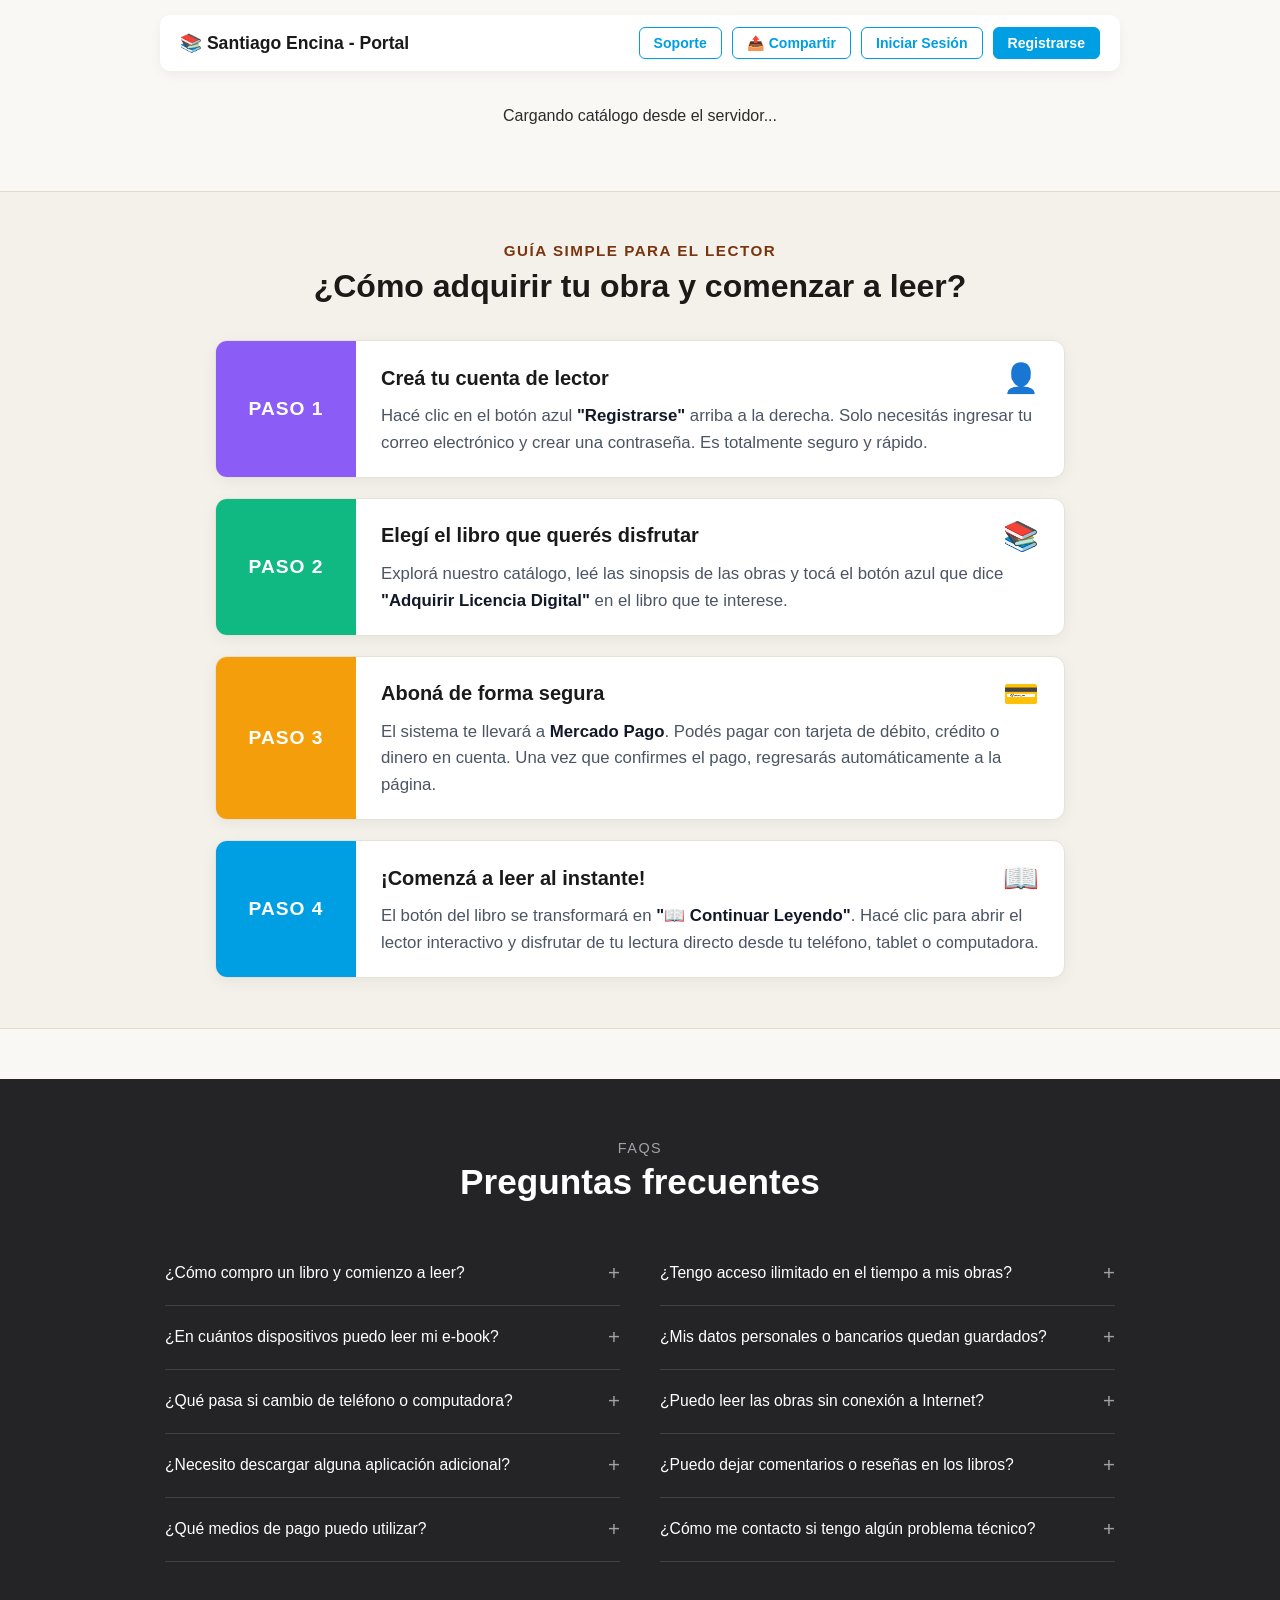
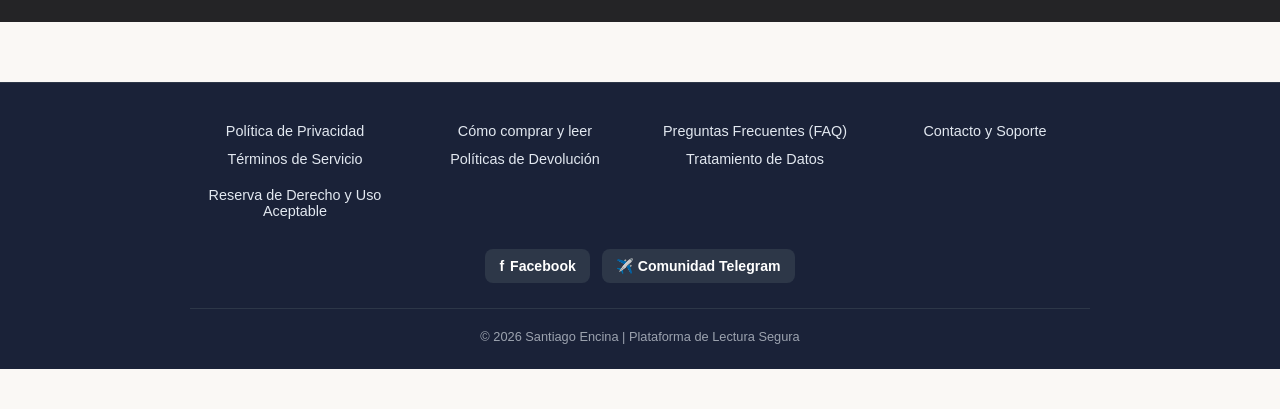
==== commit 695eb79b: "primera version off all project 1.3" ====
--- a/index.html
+++ b/index.html
@@ -4,10 +4,26 @@
     <meta charset="UTF-8">
     <meta name="viewport" content="width=device-width, initial-scale=1.0">
     <title>Santiago Encina - Portal del Lector</title>
+
+    <!-- Meta-etiquetas Open Graph (Vista previa para WhatsApp, Facebook, Telegram) -->
+    <meta property="og:type" content="website">
+    <meta property="og:title" content="Santiago Encina — Obras de Suspenso e Intriga">
+    <meta property="og:description" content="Descubrí 'Los cuervos de Fernández' y explora el catálogo completo. Descargá muestras gratis o adquirí tu licencia digital para leer al instante.">
+    <meta property="og:image" content="https://kpltcxhnqhgzgxazhgbv.supabase.co/storage/v1/object/public/portadas/los_cuervos_de_fernandez.jpg">
+    <meta property="og:url" content="https://santiagodev-git.github.io/santiago-encina-web/">
+
+    <!-- Compatibilidad para Twitter / X -->
+    <meta name="twitter:card" content="summary_large_image">
+    <meta name="twitter:title" content="Santiago Encina — Obras de Suspenso e Intriga">
+    <meta name="twitter:description" content="Descubrí 'Los cuervos de Fernández' y explora el catálogo completo. Descargá muestras gratis o adquirí tu licencia digital para leer al instante.">
+    <meta name="twitter:image" content="https://kpltcxhnqhgzgxazhgbv.supabase.co/storage/v1/object/public/portadas/los_cuervos_de_fernandez.jpg">
+    
     <!-- SDK de Supabase -->
     <script src="https://cdn.jsdelivr.net/npm/@supabase/supabase-js@2"></script>
     <link rel="stylesheet" href="styles.css">
-    
+
+    <link rel="icon" type="image/png" href="https://kpltcxhnqhgzgxazhgbv.supabase.co/storage/v1/object/public/portadas/icono.png">
+
 </head>
 <body>
 
@@ -16,6 +32,7 @@
         <div class="navbar-brand">📚 Santiago Encina - Portal</div>
         <div class="navbar-actions" id="nav-actions">
             <button class="btn-nav" onclick="abrirModal('modal-soporte')">Soporte</button>
+            <button class="btn-nav" onclick="compartirSitio()">📤 Compartir</button>
             <button class="btn-nav" onclick="abrirModal('modal-login')">Iniciar Sesión</button>
             <button class="btn-nav btn-nav-primary" onclick="abrirModal('modal-registro')">Registrarse</button>
         </div>
@@ -92,6 +109,13 @@
                         Acá va tu contraseña. Podés usar letras, números y signos (mínimo 6 caracteres). <strong>Guardala en un lugar seguro y no la compartas con nadie.</strong>
                     </small>
                 </div>
+                
+                <div class="campo-grupo" style="display: flex; align-items: flex-start; gap: 10px; margin-top: 15px;">
+                    <input type="checkbox" id="check-politicas" required style="width: auto; margin-top: 4px; cursor: pointer;">
+                    <label for="check-politicas" style="font-size: 0.85em; color: #444; line-height: 1.4;">
+                        Acepto los <a href="legal.html" target="_blank" style="color: #009ee3; text-decoration: underline;">Términos de Servicio y Políticas de Privacidad</a> (Versión 1.0).
+                    </label>
+                </div>
 
                 <!-- Botón de Envío -->
                 <button type="submit" class="btn-submit-auth" style="margin-top: 10px;">
@@ -247,7 +271,7 @@
     <!-- MODAL: BLOQUEO DE DISPOSITIVO -->
     <div id="modal-bloqueo-dispositivo" class="modal-overlay">
         <div class="modal-box" style="max-width: 480px; text-align: center;">
-            <div style="font-size: 32px; margin-bottom: 12px;">📱🔒</div>
+            <div style="font-size: 32px; margin-bottom: 12px;">👤 + 📱 + 🌐 = 🔒</div>
             <h3 style="margin: 0 0 12px 0; font-size: 18px; font-weight: bold; color: #1a1a1a;">Dispositivo no registrado</h3>
             <p style="font-size: 13px; line-height: 1.6; color: #555; margin-bottom: 16px;">
                 Esta obra y tu cuenta de lector ya se encuentran vinculadas a otro dispositivo de lectura.
@@ -505,4 +529,4 @@
     </body>
 
 
-</html>
+</html>
--- a/styles.css
+++ b/styles.css
@@ -1,825 +1 @@
-* { box-sizing: border-box; }
-body { 
-    font-family: 'Segoe UI', Tahoma, Geneva, Verdana, sans-serif; 
-    max-width: 1000px; 
-    margin: 0 auto; 
-    padding: 15px 20px 40px 20px; 
-    color: #2b2b2b; 
-    background: #faf8f5; 
-}
-
-/* BARRA SUPERIOR DE NAVEGACIÓN (NAVBAR) */
-.navbar {
-    background: #ffffff;
-    padding: 12px 20px;
-    border-radius: 10px;
-    box-shadow: 0 4px 12px rgba(0,0,0,0.05);
-    display: flex;
-    justify-content: space-between;
-    align-items: center;
-    margin-bottom: 20px;
-}
-.navbar-brand {
-    font-weight: bold;
-    font-size: 1.1em;
-    color: #1a1a1a;
-}
-.navbar-actions {
-    display: flex;
-    gap: 10px;
-    align-items: center;
-}
-.btn-nav {
-    background: transparent;
-    border: 1px solid #009ee3;
-    color: #009ee3;
-    padding: 7px 14px;
-    border-radius: 6px;
-    font-size: 0.88em;
-    font-weight: 600;
-    cursor: pointer;
-    transition: all 0.2s;
-}
-.btn-nav:hover {
-    background: #009ee3;
-    color: white;
-}
-.btn-nav-primary {
-    background: #009ee3;
-    color: white;
-}
-.btn-nav-primary:hover {
-    background: #0081b8;
-}
-.user-email {
-    font-size: 0.88em;
-    color: #2e7d32;
-    font-weight: 600;
-}
-
-/* Banner del Autor */
-.autor-header {
-    position: relative;
-    background-size: cover;
-    background-position: center;
-    border-radius: 14px;
-    padding: 30px;
-    color: #ffffff;
-    box-shadow: 0 6px 20px rgba(0,0,0,0.15);
-    display: flex;
-    flex-direction: column;
-    gap: 20px;
-    overflow: hidden;
-    margin-bottom: 20px;
-}
-
-.autor-header-overlay {
-    position: absolute;
-    top: 0; left: 0; right: 0; bottom: 0;
-    background: rgba(0, 0, 0, 0.65);
-    z-index: 1;
-}
-
-.autor-titulo-centrado {
-    position: relative;
-    z-index: 2;
-    text-align: center;
-    width: 100%;
-    margin: 0;
-    font-size: 2.2em;
-    letter-spacing: 0.5px;
-    text-shadow: 0 2px 4px rgba(0,0,0,0.6);
-}
-
-.autor-contenido {
-    position: relative;
-    z-index: 2;
-    display: flex;
-    align-items: center;
-    gap: 25px;
-}
-
-.autor-foto {
-    width: 130px;
-    height: 130px;
-    border-radius: 50%;
-    object-fit: cover;
-    border: 4px solid #ffffff;
-    box-shadow: 0 4px 15px rgba(0,0,0,0.3);
-    flex-shrink: 0;
-}
-
-.autor-info {
-    text-shadow: 0 2px 4px rgba(0,0,0,0.6);
-}
-
-.autor-info h2 {
-    margin: 0 0 8px 0;
-    font-size: 1.05em;
-    font-weight: 600;
-    color: #f1c40f;
-    text-transform: uppercase;
-    letter-spacing: 1px;
-}
-
-.autor-info p {
-    margin: 0;
-    font-size: 0.95em;
-    line-height: 1.55;
-    color: #f0f0f0;
-    text-align: justify;
-}
-
-/* Marquesina */
-.marquesina-container {
-    background: #1a1a1a;
-    color: #f1c40f;
-    padding: 10px 0;
-    border-radius: 8px;
-    font-weight: 600;
-    font-size: 0.95em;
-    margin-bottom: 30px;
-    box-shadow: 0 2px 8px rgba(0,0,0,0.08);
-    overflow: hidden;
-}
-
-.mensaje-alerta {
-    padding: 15px;
-    border-radius: 8px;
-    margin-bottom: 25px;
-    text-align: center;
-    font-weight: 500;
-    display: none;
-}
-.exito { background: #d4edda; color: #155724; border: 1px solid #c3e6cb; }
-.error { background: #f8d7da; color: #721c24; border: 1px solid #f5c6cb; }
-
-/* Catálogo de Libros */
-.catalogo-container {
-    display: flex;
-    flex-direction: column;
-    gap: 30px;
-}
-
-.card-libro { 
-    background: #ffffff; 
-    padding: 25px; 
-    border-radius: 12px; 
-    box-shadow: 0 4px 18px rgba(0,0,0,0.05); 
-    display: flex;
-    flex-direction: row;
-    gap: 25px;
-    align-items: flex-start;
-    height: 480px; 
-    overflow: hidden;
-    transition: transform 0.2s ease, box-shadow 0.2s ease;
-}
-.card-libro:hover {
-    transform: translateY(-2px);
-    box-shadow: 0 8px 22px rgba(0,0,0,0.08);
-}
-
-.portada-container {
-    flex-shrink: 0;
-    width: 210px;
-    text-align: center;
-}
-.portada {
-    width: 100%;
-    height: auto;
-    border-radius: 8px;
-    box-shadow: 0 4px 14px rgba(0,0,0,0.2);
-}
-
-.info-container {
-    flex-grow: 1;
-    display: flex;
-    flex-direction: column;
-    height: 100%;
-    overflow: hidden;
-}
-
-.titulo-container {
-    display: flex;
-    align-items: center;
-    gap: 12px;
-    flex-wrap: wrap;
-    margin-bottom: 4px;
-}
-
-.info-container h3 {
-    font-size: 1.5em;
-    color: #1a1a1a;
-    margin: 0;
-    flex-shrink: 0;
-}
-
-.badge-img {
-    height: 28px;
-    width: auto;
-    object-fit: contain;
-    vertical-align: middle;
-}
-
-.meta-info {
-    font-size: 0.88em;
-    color: #777;
-    margin-bottom: 12px;
-    flex-shrink: 0;
-}
-.meta-info span {
-    color: #444;
-    font-weight: 500;
-}
-
-.sinopsis-scroll {
-    color: #4a4a4a; 
-    font-size: 0.95em; 
-    line-height: 1.6; 
-    text-align: justify;
-    padding-right: 12px;
-    margin-bottom: 10px;
-    overflow-y: auto;
-    flex-grow: 1;
-}
-
-.sinopsis-scroll::-webkit-scrollbar { width: 6px; }
-.sinopsis-scroll::-webkit-scrollbar-thumb { background-color: #d1cabe; border-radius: 4px; }
-.sinopsis-scroll::-webkit-scrollbar-track { background: #f5f2eb; }
-
-.comprar-row {
-    display: flex;
-    align-items: center;
-    justify-content: space-between;
-    border-top: 1px solid #f0ebe1;
-    padding-top: 10px;
-    margin-top: auto;
-    gap: 15px;
-    flex-shrink: 0;
-    background: #ffffff;
-}
-
-.precio-comentarios-box {
-    display: flex;
-    align-items: center;
-    gap: 18px;
-}
-
-.precio {
-    font-size: 1.4em;
-    font-weight: bold;
-    color: #2e7d32;
-}
-
-.btn-comentarios {
-    background: #f0ebe1;
-    color: #4a4a4a;
-    border: none;
-    padding: 6px 14px;
-    border-radius: 20px;
-    font-size: 0.9em;
-    font-weight: 600;
-    cursor: pointer;
-    display: flex;
-    align-items: center;
-    gap: 6px;
-    transition: background 0.2s, color 0.2s;
-}
-.btn-comentarios:hover {
-    background: #e2dacd;
-    color: #1a1a1a;
-}
-
-.btn-comprar { 
-    background: #009ee3; 
-    color: white; 
-    padding: 10px 24px; 
-    border: none;
-    border-radius: 6px; 
-    font-weight: bold; 
-    cursor: pointer;
-    font-size: 1em;
-    transition: background 0.2s;
-    white-space: nowrap;
-}
-.btn-comprar:hover { background: #0081b8; }
-.btn-comprar:disabled { background: #ccc; cursor: not-allowed; }
-
-.tiendas-externas-box {
-    display: flex;
-    flex-direction: column;
-    gap: 6px;
-    padding-top: 8px;
-    margin-top: 6px;
-    border-top: 1px dashed #e8e3d8;
-    flex-shrink: 0;
-}
-
-.tienda-fila {
-    display: flex;
-    align-items: center;
-    justify-content: space-between;
-    font-size: 0.85em;
-    color: #555;
-    background: #fcfbf9;
-    padding: 6px 10px;
-    border-radius: 6px;
-}
-
-.tienda-link {
-    color: #00732e;
-    font-weight: 600;
-    text-decoration: none;
-    display: flex;
-    align-items: center;
-    gap: 5px;
-}
-.tienda-link:hover { text-decoration: underline; }
-
-.formatos-pills { display: flex; gap: 5px; }
-
-.pill-formato {
-    background: #eef2f5;
-    color: #334e68;
-    font-size: 0.78em;
-    padding: 2px 7px;
-    border-radius: 4px;
-    font-weight: 500;
-    border: 1px solid #d9e2ec;
-}
-
-/* MODALES */
-.modal-overlay {
-    position: fixed;
-    top: 0; left: 0; right: 0; bottom: 0;
-    background: rgba(0, 0, 0, 0.5);
-    display: none;
-    justify-content: center;
-    align-items: center;
-    z-index: 1000;
-    padding: 20px;
-}
-
-.modal-box {
-    background: #ffffff;
-    width: 100%;
-    max-width: 480px;
-    border-radius: 12px;
-    padding: 25px;
-    display: flex;
-    flex-direction: column;
-    box-shadow: 0 10px 30px rgba(0,0,0,0.25);
-    animation: slideUp 0.3s ease-out;
-}
-
-@keyframes slideUp {
-    from { transform: translateY(20px); opacity: 0; }
-    to { transform: translateY(0); opacity: 1; }
-}
-
-.modal-header {
-    display: flex;
-    justify-content: space-between;
-    align-items: center;
-    border-bottom: 1px solid #eee;
-    padding-bottom: 12px;
-    margin-bottom: 15px;
-}
-.modal-header h3 { margin: 0; font-size: 1.25em; color: #1a1a1a; }
-.btn-cerrar {
-    background: none;
-    border: none;
-    font-size: 1.5em;
-    cursor: pointer;
-    color: #888;
-}
-.btn-cerrar:hover { color: #000; }
-
-.form-auth {
-    display: flex;
-    flex-direction: column;
-    gap: 12px;
-}
-.form-auth input {
-    padding: 11px;
-    border: 1px solid #ccc;
-    border-radius: 6px;
-    font-size: 0.95em;
-}
-.btn-submit-auth {
-    background: #009ee3;
-    color: white;
-    border: none;
-    padding: 12px;
-    border-radius: 6px;
-    font-weight: bold;
-    cursor: pointer;
-    font-size: 1em;
-    margin-top: 5px;
-}
-.btn-submit-auth:hover { background: #0081b8; }
-
-/* ESTILOS PARA FORMULARIO DE REGISTRO GUIADO */
-.campo-grupo {
-    margin-bottom: 16px;
-    text-align: left;
-}
-
-.campo-grupo label {
-    display: block;
-    font-size: 0.92em;
-    color: #2b2b2b;
-    margin-bottom: 6px;
-}
-
-.campo-grupo input {
-    width: 100%;
-    padding: 11px 13px;
-    font-size: 0.95em;
-    border: 1px solid #cccccc;
-    border-radius: 6px;
-    box-sizing: border-box;
-    outline: none;
-    transition: border-color 0.2s;
-}
-
-.campo-grupo input:focus {
-    border-color: #009ee3;
-    box-shadow: 0 0 0 3px rgba(0, 158, 227, 0.15);
-}
-
-.texto-ayuda {
-    display: block;
-    margin-top: 5px;
-    font-size: 0.82em;
-    color: #555555;
-    line-height: 1.4;
-}
-
-/* Lista Comentarios Modal */
-.lista-comentarios {
-    overflow-y: auto;
-    max-height: 250px;
-    margin-bottom: 15px;
-    padding-right: 8px;
-    display: flex;
-    flex-direction: column;
-    gap: 12px;
-}
-
-.comentario-item {
-    background: #f9f8f6;
-    padding: 12px 15px;
-    border-radius: 8px;
-    border-left: 3px solid #009ee3;
-}
-.comentario-item strong { color: #1a1a1a; font-size: 0.95em; }
-.comentario-item p { margin: 5px 0 0 0; color: #444; font-size: 0.92em; line-height: 1.4; }
-
-@media (max-width: 650px) {
-    .navbar { flex-direction: column; gap: 10px; text-align: center; }
-    .autor-contenido { flex-direction: column; text-align: center; }
-    .autor-info p { text-align: center; }
-    .card-libro { flex-direction: column; height: auto; align-items: center; padding: 20px; }
-    .portada-container { width: 170px; margin-bottom: 10px; }
-    .info-container { height: auto; width: 100%; }
-    .sinopsis-scroll { max-height: 200px; }
-    .comprar-row { flex-direction: column; align-items: stretch; text-align: center; gap: 12px; }
-    .precio-comentarios-box { justify-content: space-between; }
-    .btn-comprar { width: 100%; }
-    .tienda-fila { flex-direction: column; gap: 4px; text-align: center; }
-}
-
-/* ESTILOS DEL INSTRUCTIVO PASO A PASO */
-.instructivo-container {
-    background-color: #f4f0ea;
-    padding: 50px 20px;
-    margin-top: 50px;
-    font-family: 'Segoe UI', Tahoma, Geneva, Verdana, sans-serif;
-    width: 100vw;
-    position: relative;
-    left: 50%;
-    right: 50%;
-    margin-left: -50vw;
-    margin-right: -50vw;
-    border-top: 1px solid #e2dacd;
-    border-bottom: 1px solid #e2dacd;
-}
-
-.instructivo-inner {
-    max-width: 850px;
-    margin: 0 auto;
-    text-align: center;
-}
-
-.instructivo-subtitle {
-    font-size: 0.95em;
-    letter-spacing: 1.5px;
-    color: #78350f;
-    text-transform: uppercase;
-    font-weight: 700;
-}
-
-.instructivo-title {
-    font-size: 2em;
-    color: #1c1917;
-    margin: 8px 0 35px 0;
-    font-weight: 700;
-}
-
-.pasos-wrapper {
-    display: flex;
-    flex-direction: column;
-    gap: 20px;
-    text-align: left;
-}
-
-.paso-card {
-    background: #ffffff;
-    border-radius: 12px;
-    display: flex;
-    overflow: hidden;
-    box-shadow: 0 4px 15px rgba(0, 0, 0, 0.05);
-    border: 1px solid #e7e2d8;
-    transition: transform 0.2s ease, box-shadow 0.2s ease;
-}
-
-.paso-card:hover {
-    transform: translateY(-2px);
-    box-shadow: 0 8px 22px rgba(0, 0, 0, 0.08);
-}
-
-.paso-badge {
-    width: 140px;
-    display: flex;
-    align-items: center;
-    justify-content: center;
-    color: #ffffff;
-    font-weight: 800;
-    font-size: 1.2em;
-    letter-spacing: 1px;
-    flex-shrink: 0;
-    padding: 20px;
-    text-align: center;
-}
-
-.paso-1 .paso-badge { background-color: #8b5cf6; }
-.paso-2 .paso-badge { background-color: #10b981; }
-.paso-3 .paso-badge { background-color: #f59e0b; }
-.paso-4 .paso-badge { background-color: #009ee3; }
-
-.paso-contenido {
-    padding: 20px 25px;
-    flex-grow: 1;
-    display: flex;
-    flex-direction: column;
-    justify-content: center;
-}
-
-.paso-header {
-    display: flex;
-    justify-content: space-between;
-    align-items: center;
-    margin-bottom: 8px;
-}
-
-.paso-header h3 {
-    margin: 0;
-    font-size: 1.25em;
-    color: #1a1a1a;
-    font-weight: 700;
-}
-
-.paso-icono {
-    font-size: 1.8em;
-}
-
-.paso-contenido p {
-    margin: 0;
-    color: #4b5563;
-    font-size: 1.05em;
-    line-height: 1.6;
-}
-
-.paso-contenido strong {
-    color: #111827;
-}
-
-@media (max-width: 600px) {
-    .paso-card {
-        flex-direction: column;
-    }
-    .paso-badge {
-        width: 100%;
-        padding: 10px;
-        font-size: 1em;
-    }
-    .paso-contenido {
-        padding: 15px;
-    }
-    .paso-header h3 {
-        font-size: 1.1em;
-    }
-    .paso-icono {
-        font-size: 1.4em;
-    }
-}
-
-/* ESTILOS DE PREGUNTAS FRECUENTES (FAQS) */
-.faq-container {
-    background-color: #242426;
-    color: #ffffff;
-    padding: 60px 20px;
-    margin-top: 50px;
-    font-family: 'Segoe UI', Tahoma, Geneva, Verdana, sans-serif;
-    width: 100vw;
-    position: relative;
-    left: 50%;
-    right: 50%;
-    margin-left: -50vw;
-    margin-right: -50vw;
-}
-
-.faq-inner {
-    max-width: 950px;
-    margin: 0 auto;
-    text-align: center;
-}
-
-.faq-subtitle {
-    font-size: 0.9em;
-    letter-spacing: 1.5px;
-    color: #a1a1aa;
-    text-transform: uppercase;
-}
-
-.faq-title {
-    font-size: 2.2em;
-    margin: 5px 0 40px 0;
-    font-weight: 700;
-}
-
-.faq-grid {
-    display: grid;
-    grid-template-columns: 1fr 1fr;
-    gap: 0 40px;
-    text-align: left;
-}
-
-.faq-column {
-    display: flex;
-    flex-direction: column;
-}
-
-.faq-item {
-    border-bottom: 1px solid #3f3f46;
-}
-
-.faq-question {
-    width: 100%;
-    background: none;
-    border: none;
-    color: #ffffff;
-    padding: 20px 0;
-    font-size: 0.98em;
-    font-weight: 500;
-    text-align: left;
-    cursor: pointer;
-    display: flex;
-    justify-content: space-between;
-    align-items: center;
-    gap: 15px;
-    transition: color 0.2s ease;
-}
-
-.faq-question:hover {
-    color: #38bdf8;
-}
-
-.faq-icon {
-    font-size: 1.3em;
-    font-weight: 300;
-    color: #a1a1aa;
-    transition: transform 0.3s ease;
-}
-
-.faq-answer {
-    max-height: 0;
-    overflow: hidden;
-    transition: max-height 0.3s ease, padding 0.3s ease;
-}
-
-.faq-answer p {
-    margin: 0 0 18px 0;
-    color: #d4d4d8;
-    font-size: 0.9em;
-    line-height: 1.6;
-}
-
-.faq-item.active .faq-answer {
-    max-height: 200px;
-}
-
-.faq-item.active .faq-icon {
-    transform: rotate(45deg);
-    color: #38bdf8;
-}
-
-@media (max-width: 768px) {
-    .faq-grid {
-        grid-template-columns: 1fr;
-    }
-}
-
-/* ESTILOS DEL PIE DE PÁGINA */
-html {
-    scroll-behavior: smooth;
-}
-
-.footer-container {
-    background-color: #1a2238;
-    color: #d1d5db;
-    padding: 40px 20px 25px 20px;
-    margin-top: 60px;
-    border-top: 1px solid #2d3748;
-    font-family: 'Segoe UI', Tahoma, Geneva, Verdana, sans-serif;
-    width: 100vw;
-    position: relative;
-    left: 50%;
-    right: 50%;
-    margin-left: -50vw;
-    margin-right: -50vw;
-}
-
-.footer-content {
-    max-width: 900px;
-    margin: 0 auto 30px auto;
-    display: grid;
-    grid-template-columns: repeat(auto-fit, minmax(180px, 1fr));
-    gap: 20px;
-    text-align: center;
-}
-
-.footer-col {
-    display: flex;
-    flex-direction: column;
-    gap: 12px;
-}
-
-.footer-col a {
-    color: #e2e8f0;
-    text-decoration: none;
-    font-size: 0.9em;
-    transition: color 0.2s ease;
-}
-
-.footer-col a:hover {
-    color: #009ee3;
-    text-decoration: underline;
-}
-
-.footer-social {
-    display: flex;
-    justify-content: center;
-    gap: 12px;
-    margin-bottom: 25px;
-}
-
-.footer-social a {
-    display: inline-flex;
-    align-items: center;
-    justify-content: center;
-    width: 34px;
-    height: 34px;
-    background-color: #2d3748;
-    color: #ffffff;
-    border-radius: 8px;
-    text-decoration: none;
-    font-size: 0.9em;
-    font-weight: bold;
-    transition: background-color 0.2s ease, transform 0.2s ease;
-}
-
-.footer-social a:hover {
-    background-color: #009ee3;
-    transform: translateY(-2px);
-}
-
-.footer-divider {
-    max-width: 900px;
-    margin: 0 auto 20px auto;
-    border-bottom: 1px solid #2d3748;
-}
-
-.footer-copyright {
-    text-align: center;
-    font-size: 0.8em;
-    color: #9ca3af;
-}
-
-@media (max-width: 600px) {
-    .footer-content {
-        grid-template-columns: 1fr;
-        gap: 15px;
-    }
-}+.autor-header,.navbar{margin-bottom:20px;display:flex}.autor-info,.autor-titulo-centrado{text-shadow:0 2px 4px rgba(0,0,0,.6)}.footer-col a:hover,.tienda-link:hover{text-decoration:underline}.autor-info h2,.faq-subtitle,.instructivo-subtitle,.watermark-title{text-transform:uppercase}.btn-demo-gratis,.footer-col a,.footer-social a,.tienda-link{text-decoration:none}*,.btn-demo-gratis,.campo-grupo input{box-sizing:border-box}body{font-family:'Segoe UI',Tahoma,Geneva,Verdana,sans-serif;max-width:1000px;margin:0 auto;padding:15px 20px 40px;color:#2b2b2b;background:#faf8f5}.navbar{background:#fff;padding:12px 20px;border-radius:10px;box-shadow:0 4px 12px rgba(0,0,0,.05);justify-content:space-between;align-items:center}.navbar-brand{font-weight:700;font-size:1.1em;color:#1a1a1a}.btn-nav,.user-email{font-size:.88em;font-weight:600}.navbar-actions{display:flex;gap:10px;align-items:center}.btn-nav{background:0 0;border:1px solid #009ee3;color:#009ee3;padding:7px 14px;border-radius:6px;cursor:pointer;transition:.2s}.btn-nav-primary,.btn-nav:hover{background:#009ee3;color:#fff}.btn-comprar:hover,.btn-nav-primary:hover,.btn-submit-auth:hover{background:#0081b8}.user-email{color:#2e7d32}.autor-header{position:relative;background-size:cover;background-position:center;border-radius:14px;padding:30px;color:#fff;box-shadow:0 6px 20px rgba(0,0,0,.15);flex-direction:column;gap:20px;overflow:hidden}.autor-header-overlay{position:absolute;top:0;left:0;right:0;bottom:0;background:rgba(0,0,0,.65);z-index:1}.autor-titulo-centrado{position:relative;z-index:2;text-align:center;width:100%;margin:0;font-size:2.2em;letter-spacing:.5px}.autor-contenido{position:relative;z-index:2;display:flex;align-items:center;gap:25px}.autor-foto{width:130px;height:130px;border-radius:50%;object-fit:cover;border:4px solid #fff;box-shadow:0 4px 15px rgba(0,0,0,.3);flex-shrink:0}.autor-info h2{margin:0 0 8px;font-size:1.05em;font-weight:600;color:#f1c40f;letter-spacing:1px}.autor-info p{margin:0;font-size:.95em;line-height:1.55;color:#f0f0f0;text-align:justify}.marquesina-container{background:#1a1a1a;color:#f1c40f;padding:10px 0;border-radius:8px;font-weight:600;font-size:.95em;margin-bottom:30px;box-shadow:0 2px 8px rgba(0,0,0,.08);overflow:hidden}.mensaje-alerta{padding:15px;border-radius:8px;margin-bottom:25px;text-align:center;font-weight:500;display:none}.exito{background:#d4edda;color:#155724;border:1px solid #c3e6cb}.error{background:#f8d7da;color:#721c24;border:1px solid #f5c6cb}.card-libro,.comprar-row{background:#fff;display:flex}.catalogo-container{display:flex;flex-direction:column;gap:30px}.card-libro{padding:25px;border-radius:12px;box-shadow:0 4px 18px rgba(0,0,0,.05);flex-direction:row;gap:25px;align-items:flex-start;height:480px;overflow:hidden;transition:transform .2s,box-shadow .2s}.card-libro:hover,.paso-card:hover{transform:translateY(-2px);box-shadow:0 8px 22px rgba(0,0,0,.08)}.portada-container{flex-shrink:0;width:210px;text-align:center}.portada{width:100%;height:auto;border-radius:8px;box-shadow:0 4px 14px rgba(0,0,0,.2)}.info-container{flex-grow:1;display:flex;flex-direction:column;height:100%;overflow:hidden}.titulo-container{display:flex;align-items:center;gap:12px;flex-wrap:wrap;margin-bottom:4px}.info-container h3{font-size:1.5em;color:#1a1a1a;margin:0;flex-shrink:0}.badge-img{height:28px;width:auto;object-fit:contain;vertical-align:middle}.meta-info{font-size:.88em;color:#777;margin-bottom:12px;flex-shrink:0}.meta-info span{color:#444;font-weight:500}.sinopsis-scroll{color:#4a4a4a;font-size:.95em;line-height:1.6;text-align:justify;padding-right:12px;margin-bottom:10px;overflow-y:auto;flex-grow:1}.sinopsis-scroll::-webkit-scrollbar{width:6px}.sinopsis-scroll::-webkit-scrollbar-thumb{background-color:#d1cabe;border-radius:4px}.sinopsis-scroll::-webkit-scrollbar-track{background:#f5f2eb}.comprar-row{align-items:center;justify-content:space-between;border-top:1px solid #f0ebe1;padding-top:10px;margin-top:auto;gap:15px;flex-shrink:0}.precio-comentarios-box{display:flex;align-items:center;gap:18px}.precio{font-size:1.4em;font-weight:700;color:#2e7d32}.btn-comentarios{background:#f0ebe1;color:#4a4a4a;border:none;padding:6px 14px;border-radius:20px;font-size:.9em;font-weight:600;cursor:pointer;display:flex;align-items:center;gap:6px;transition:background .2s,color .2s}.btn-comentarios:hover{background:#e2dacd;color:#1a1a1a}.btn-comprar{background:#009ee3;color:#fff;padding:10px 24px;border:none;border-radius:6px;font-weight:700;cursor:pointer;font-size:1em;transition:background .2s;white-space:nowrap}.btn-comprar:disabled{background:#ccc;cursor:not-allowed}.tiendas-externas-box{display:flex;flex-direction:column;gap:6px;padding-top:8px;margin-top:6px;border-top:1px dashed #e8e3d8;flex-shrink:0}.formatos-pills,.tienda-link{display:flex;gap:5px}.tienda-fila{display:flex;align-items:center;justify-content:space-between;font-size:.85em;color:#555;background:#fcfbf9;padding:6px 10px;border-radius:6px}.tienda-link{color:#00732e;font-weight:600;align-items:center}.pill-formato{background:#eef2f5;color:#334e68;font-size:.78em;padding:2px 7px;border-radius:4px;font-weight:500;border:1px solid #d9e2ec}.modal-overlay{position:fixed;top:0;left:0;right:0;bottom:0;background:rgba(0,0,0,.5);display:none;justify-content:center;align-items:center;z-index:1000;padding:20px}.faq-container,.footer-container,.instructivo-container{font-family:'Segoe UI',Tahoma,Geneva,Verdana,sans-serif;position:relative;left:50%;right:50%}.footer-col,.form-auth,.modal-box{display:flex;flex-direction:column}.modal-box{background:#fff;width:100%;max-width:480px;border-radius:12px;padding:25px;box-shadow:0 10px 30px rgba(0,0,0,.25);animation:.3s ease-out slideUp}@keyframes slideUp{from{transform:translateY(20px);opacity:0}to{transform:translateY(0);opacity:1}}.modal-header{display:flex;justify-content:space-between;align-items:center;border-bottom:1px solid #eee;padding-bottom:12px;margin-bottom:15px}.modal-header h3{margin:0;font-size:1.25em;color:#1a1a1a}.btn-cerrar{background:0 0;border:none;font-size:1.5em;cursor:pointer;color:#888}.btn-cerrar:hover{color:#000}.footer-col,.form-auth{gap:12px}.form-auth input{padding:11px;border:1px solid #ccc;border-radius:6px;font-size:.95em}.btn-submit-auth{background:#009ee3;color:#fff;border:none;padding:12px;border-radius:6px;font-weight:700;cursor:pointer;font-size:1em;margin-top:5px}.campo-grupo{margin-bottom:16px;text-align:left}.campo-grupo label{display:block;font-size:.92em;color:#2b2b2b;margin-bottom:6px}.campo-grupo input{width:100%;padding:11px 13px;font-size:.95em;border:1px solid #ccc;border-radius:6px;outline:0;transition:border-color .2s}.campo-grupo input:focus{border-color:#009ee3;box-shadow:0 0 0 3px rgba(0,158,227,.15)}.texto-ayuda{display:block;margin-top:5px;font-size:.82em;color:#555;line-height:1.4}.lista-comentarios{overflow-y:auto;max-height:250px;margin-bottom:15px;padding-right:8px;display:flex;flex-direction:column;gap:12px}.comentario-item{background:#f9f8f6;padding:12px 15px;border-radius:8px;border-left:3px solid #009ee3}.comentario-item strong{color:#1a1a1a;font-size:.95em}.comentario-item p{margin:5px 0 0;color:#444;font-size:.92em;line-height:1.4}@media (max-width:650px){.autor-contenido,.autor-info p,.comprar-row,.navbar,.tienda-fila{text-align:center}.navbar{flex-direction:column;gap:10px}.autor-contenido{flex-direction:column}.card-libro{flex-direction:column;height:auto;align-items:center;padding:20px}.portada-container{width:170px;margin-bottom:10px}.info-container{height:auto;width:100%}.sinopsis-scroll{max-height:200px}.comprar-row{flex-direction:column;align-items:stretch;gap:12px}.precio-comentarios-box{justify-content:space-between}.btn-comprar{width:100%}.tienda-fila{flex-direction:column;gap:4px}}.instructivo-container{background-color:#f4f0ea;padding:50px 20px;margin-top:50px;width:100vw;margin-left:-50vw;margin-right:-50vw;border-top:1px solid #e2dacd;border-bottom:1px solid #e2dacd}.instructivo-inner{max-width:850px;margin:0 auto;text-align:center}.instructivo-subtitle{font-size:.95em;letter-spacing:1.5px;color:#78350f;font-weight:700}.instructivo-title{font-size:2em;color:#1c1917;margin:8px 0 35px;font-weight:700}.pasos-wrapper{display:flex;flex-direction:column;gap:20px;text-align:left}.paso-card{background:#fff;border-radius:12px;display:flex;overflow:hidden;box-shadow:0 4px 15px rgba(0,0,0,.05);border:1px solid #e7e2d8;transition:transform .2s,box-shadow .2s}.paso-badge{width:140px;display:flex;align-items:center;justify-content:center;color:#fff;font-weight:800;font-size:1.2em;letter-spacing:1px;flex-shrink:0;padding:20px;text-align:center}.paso-1 .paso-badge{background-color:#8b5cf6}.paso-2 .paso-badge{background-color:#10b981}.paso-3 .paso-badge{background-color:#f59e0b}.footer-social a:hover,.paso-4 .paso-badge{background-color:#009ee3}.paso-contenido{padding:20px 25px;flex-grow:1;display:flex;flex-direction:column;justify-content:center}.paso-header{display:flex;justify-content:space-between;align-items:center;margin-bottom:8px}.paso-header h3{margin:0;font-size:1.25em;color:#1a1a1a;font-weight:700}.paso-icono{font-size:1.8em}.paso-contenido p{margin:0;color:#4b5563;font-size:1.05em;line-height:1.6}.paso-contenido strong{color:#111827}.faq-container{background-color:#242426;color:#fff;padding:60px 20px;margin-top:50px;width:100vw;margin-left:-50vw;margin-right:-50vw}.faq-inner{max-width:950px;margin:0 auto;text-align:center}.faq-subtitle{font-size:.9em;letter-spacing:1.5px;color:#a1a1aa}.faq-title{font-size:2.2em;margin:5px 0 40px;font-weight:700}.faq-grid{display:grid;grid-template-columns:1fr 1fr;gap:0 40px;text-align:left}.faq-column{display:flex;flex-direction:column}.faq-item{border-bottom:1px solid #3f3f46}.faq-question{width:100%;background:0 0;border:none;color:#fff;padding:20px 0;font-size:.98em;font-weight:500;text-align:left;cursor:pointer;display:flex;justify-content:space-between;align-items:center;gap:15px;transition:color .2s}.faq-question:hover{color:#38bdf8}.faq-icon{font-size:1.3em;font-weight:300;color:#a1a1aa;transition:transform .3s}.faq-answer{max-height:0;overflow:hidden;transition:max-height .3s,padding .3s}.faq-answer p{margin:0 0 18px;color:#d4d4d8;font-size:.9em;line-height:1.6}.faq-item.active .faq-answer{max-height:200px}.faq-item.active .faq-icon{transform:rotate(45deg);color:#38bdf8}@media (max-width:768px){.faq-grid{grid-template-columns:1fr}}html{scroll-behavior:smooth}.footer-container{background-color:#1a2238;color:#d1d5db;padding:40px 20px 25px;margin-top:60px;border-top:1px solid #2d3748;width:100vw;margin-left:-50vw;margin-right:-50vw}.footer-content{max-width:900px;margin:0 auto 30px;display:grid;grid-template-columns:repeat(auto-fit,minmax(180px,1fr));gap:20px;text-align:center}.footer-col a{color:#e2e8f0;font-size:.9em;transition:color .2s}.footer-col a:hover{color:#009ee3}.footer-social{display:flex;justify-content:center;gap:12px;margin-bottom:25px}.footer-social a{display:inline-flex;align-items:center;justify-content:center;width:34px;height:34px;background-color:#2d3748;color:#fff;border-radius:8px;font-size:.9em;font-weight:700;transition:background-color .2s,transform .2s}.footer-social a:hover{transform:translateY(-2px)}.footer-divider{max-width:900px;margin:0 auto 20px;border-bottom:1px solid #2d3748}.footer-copyright{text-align:center;font-size:.8em;color:#9ca3af}@media (max-width:600px){.paso-card{flex-direction:column}.paso-badge{width:100%;padding:10px;font-size:1em}.paso-contenido{padding:15px}.paso-header h3{font-size:1.1em}.paso-icono{font-size:1.4em}.footer-content{grid-template-columns:1fr;gap:15px}.btn-nav,.navbar,.user-email{text-align:center}.navbar{flex-direction:column;align-items:center;gap:12px;padding:15px}.navbar-actions{flex-direction:column;width:100%;gap:8px;align-items:center}.user-email{margin-bottom:2px;word-break:break-word}.btn-nav{width:100%}}.watermark-container{text-align:center;margin-bottom:15px;user-select:none;pointer-events:none}.watermark-title{display:block;font-size:.4rem;letter-spacing:1px;color:#9ca3af;font-weight:600}.watermark-details{display:block;font-size:.3rem;color:#9ca3af;font-family:monospace;opacity:.5;margin-top:2px}.btn-demo-gratis{display:block;width:100%;margin-top:8px;padding:10px 16px;background-color:#7fffd4;color:#fff;border-radius:6px;font-weight:600;font-size:.9em;text-align:center;transition:background-color .2s}.btn-demo-gratis:hover{background-color:#1f2937}
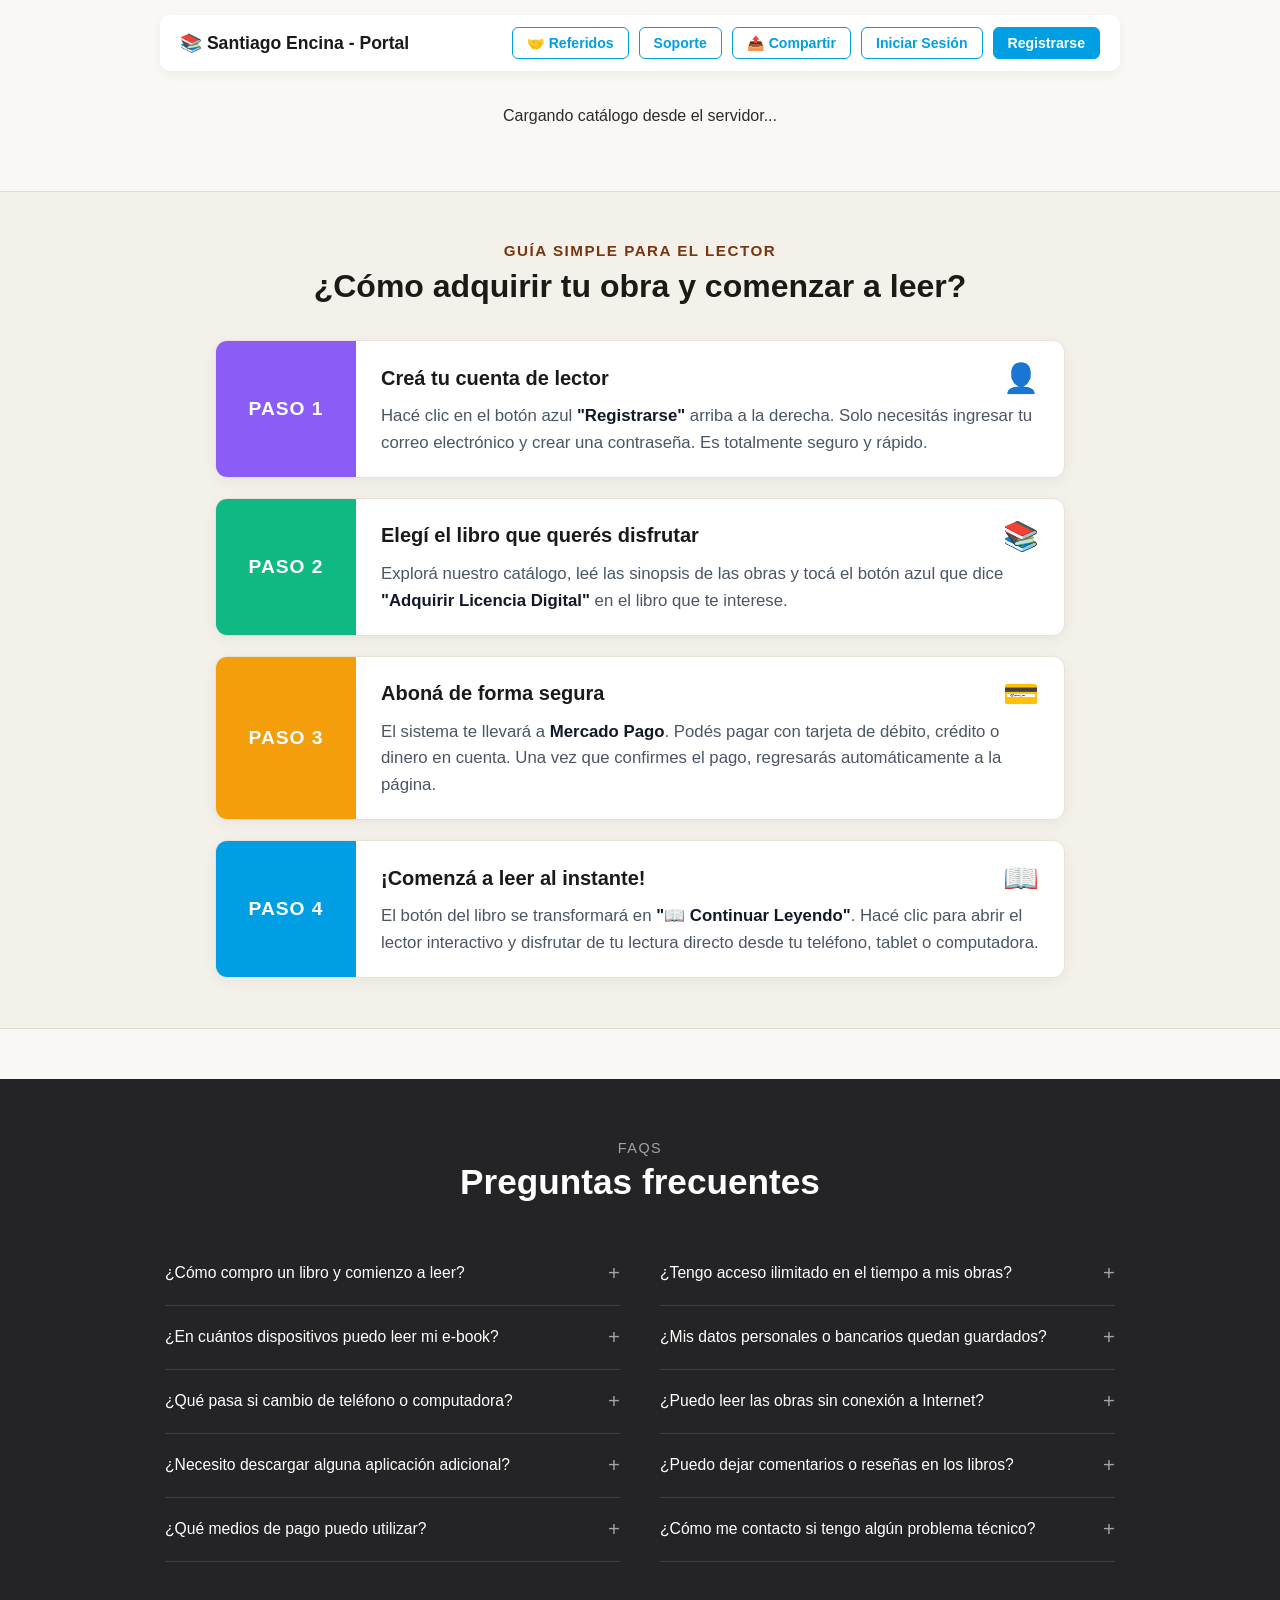
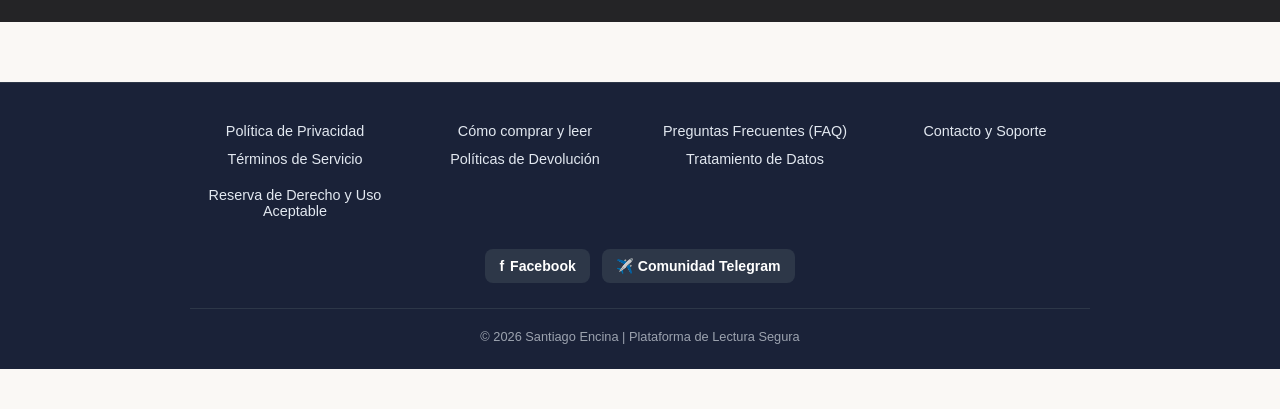
==== commit b19a5fed: "update web update web" ====
--- a/index.html
+++ b/index.html
@@ -31,6 +31,7 @@
     <div class="navbar">
         <div class="navbar-brand">📚 Santiago Encina - Portal</div>
         <div class="navbar-actions" id="nav-actions">
+            <button class="btn-nav" onclick="window.location.href='afiliados.html'">🤝 Referidos</button>
             <button class="btn-nav" onclick="abrirModal('modal-soporte')">Soporte</button>
             <button class="btn-nav" onclick="compartirSitio()">📤 Compartir</button>
             <button class="btn-nav" onclick="abrirModal('modal-login')">Iniciar Sesión</button>
@@ -236,6 +237,23 @@
                     📩 Enviar Mensaje
                 </button>
             </form>
+        </div>
+    </div>
+
+    <!-- MODAL: AFILIADOS -->
+    <div id="modal-referido" style="display:none; position:fixed; top:0; left:0; width:100%; height:100%; background:rgba(0,0,0,0.5); z-index:1000; justify-content:center; align-items:center;">
+        <div style="background:white; padding:25px; border-radius:8px; width:90%; max-width:400px; text-align:center;">
+            <h3>¿Fuiste recomendado/a por alguien?</h3>
+            <label style="margin: 15px 0; display:block;">
+                <input type="checkbox" id="check-tiene-codigo"> Sí, tengo un código
+            </label>
+            
+            <div id="contenedor-input-codigo" style="display:none; margin-bottom:15px;">
+                <input type="text" id="input-codigo-referido" placeholder="Ej: SANA" maxlength="4" style="text-transform:uppercase; font-size:1.2em; text-align:center; padding:8px; width:80%; letter-spacing: 2px;" oninput="this.value = this.value.toUpperCase();">
+            </div>
+
+            <button id="btn-continuar-mp" style="background:#2563eb; color:white; border:none; padding:10px 20px; border-radius:5px; cursor:pointer; font-weight:bold;">Continuar la compra</button>
+            <br><button id="btn-cerrar-modal" style="background:transparent; border:none; color:#666; margin-top:10px; cursor:pointer;">Cancelar</button>
         </div>
     </div>
 
--- a/styles.css
+++ b/styles.css
@@ -1 +1 @@
-.autor-header,.navbar{margin-bottom:20px;display:flex}.autor-info,.autor-titulo-centrado{text-shadow:0 2px 4px rgba(0,0,0,.6)}.footer-col a:hover,.tienda-link:hover{text-decoration:underline}.autor-info h2,.faq-subtitle,.instructivo-subtitle,.watermark-title{text-transform:uppercase}.btn-demo-gratis,.footer-col a,.footer-social a,.tienda-link{text-decoration:none}*,.btn-demo-gratis,.campo-grupo input{box-sizing:border-box}body{font-family:'Segoe UI',Tahoma,Geneva,Verdana,sans-serif;max-width:1000px;margin:0 auto;padding:15px 20px 40px;color:#2b2b2b;background:#faf8f5}.navbar{background:#fff;padding:12px 20px;border-radius:10px;box-shadow:0 4px 12px rgba(0,0,0,.05);justify-content:space-between;align-items:center}.navbar-brand{font-weight:700;font-size:1.1em;color:#1a1a1a}.btn-nav,.user-email{font-size:.88em;font-weight:600}.navbar-actions{display:flex;gap:10px;align-items:center}.btn-nav{background:0 0;border:1px solid #009ee3;color:#009ee3;padding:7px 14px;border-radius:6px;cursor:pointer;transition:.2s}.btn-nav-primary,.btn-nav:hover{background:#009ee3;color:#fff}.btn-comprar:hover,.btn-nav-primary:hover,.btn-submit-auth:hover{background:#0081b8}.user-email{color:#2e7d32}.autor-header{position:relative;background-size:cover;background-position:center;border-radius:14px;padding:30px;color:#fff;box-shadow:0 6px 20px rgba(0,0,0,.15);flex-direction:column;gap:20px;overflow:hidden}.autor-header-overlay{position:absolute;top:0;left:0;right:0;bottom:0;background:rgba(0,0,0,.65);z-index:1}.autor-titulo-centrado{position:relative;z-index:2;text-align:center;width:100%;margin:0;font-size:2.2em;letter-spacing:.5px}.autor-contenido{position:relative;z-index:2;display:flex;align-items:center;gap:25px}.autor-foto{width:130px;height:130px;border-radius:50%;object-fit:cover;border:4px solid #fff;box-shadow:0 4px 15px rgba(0,0,0,.3);flex-shrink:0}.autor-info h2{margin:0 0 8px;font-size:1.05em;font-weight:600;color:#f1c40f;letter-spacing:1px}.autor-info p{margin:0;font-size:.95em;line-height:1.55;color:#f0f0f0;text-align:justify}.marquesina-container{background:#1a1a1a;color:#f1c40f;padding:10px 0;border-radius:8px;font-weight:600;font-size:.95em;margin-bottom:30px;box-shadow:0 2px 8px rgba(0,0,0,.08);overflow:hidden}.mensaje-alerta{padding:15px;border-radius:8px;margin-bottom:25px;text-align:center;font-weight:500;display:none}.exito{background:#d4edda;color:#155724;border:1px solid #c3e6cb}.error{background:#f8d7da;color:#721c24;border:1px solid #f5c6cb}.card-libro,.comprar-row{background:#fff;display:flex}.catalogo-container{display:flex;flex-direction:column;gap:30px}.card-libro{padding:25px;border-radius:12px;box-shadow:0 4px 18px rgba(0,0,0,.05);flex-direction:row;gap:25px;align-items:flex-start;height:480px;overflow:hidden;transition:transform .2s,box-shadow .2s}.card-libro:hover,.paso-card:hover{transform:translateY(-2px);box-shadow:0 8px 22px rgba(0,0,0,.08)}.portada-container{flex-shrink:0;width:210px;text-align:center}.portada{width:100%;height:auto;border-radius:8px;box-shadow:0 4px 14px rgba(0,0,0,.2)}.info-container{flex-grow:1;display:flex;flex-direction:column;height:100%;overflow:hidden}.titulo-container{display:flex;align-items:center;gap:12px;flex-wrap:wrap;margin-bottom:4px}.info-container h3{font-size:1.5em;color:#1a1a1a;margin:0;flex-shrink:0}.badge-img{height:28px;width:auto;object-fit:contain;vertical-align:middle}.meta-info{font-size:.88em;color:#777;margin-bottom:12px;flex-shrink:0}.meta-info span{color:#444;font-weight:500}.sinopsis-scroll{color:#4a4a4a;font-size:.95em;line-height:1.6;text-align:justify;padding-right:12px;margin-bottom:10px;overflow-y:auto;flex-grow:1}.sinopsis-scroll::-webkit-scrollbar{width:6px}.sinopsis-scroll::-webkit-scrollbar-thumb{background-color:#d1cabe;border-radius:4px}.sinopsis-scroll::-webkit-scrollbar-track{background:#f5f2eb}.comprar-row{align-items:center;justify-content:space-between;border-top:1px solid #f0ebe1;padding-top:10px;margin-top:auto;gap:15px;flex-shrink:0}.precio-comentarios-box{display:flex;align-items:center;gap:18px}.precio{font-size:1.4em;font-weight:700;color:#2e7d32}.btn-comentarios{background:#f0ebe1;color:#4a4a4a;border:none;padding:6px 14px;border-radius:20px;font-size:.9em;font-weight:600;cursor:pointer;display:flex;align-items:center;gap:6px;transition:background .2s,color .2s}.btn-comentarios:hover{background:#e2dacd;color:#1a1a1a}.btn-comprar{background:#009ee3;color:#fff;padding:10px 24px;border:none;border-radius:6px;font-weight:700;cursor:pointer;font-size:1em;transition:background .2s;white-space:nowrap}.btn-comprar:disabled{background:#ccc;cursor:not-allowed}.tiendas-externas-box{display:flex;flex-direction:column;gap:6px;padding-top:8px;margin-top:6px;border-top:1px dashed #e8e3d8;flex-shrink:0}.formatos-pills,.tienda-link{display:flex;gap:5px}.tienda-fila{display:flex;align-items:center;justify-content:space-between;font-size:.85em;color:#555;background:#fcfbf9;padding:6px 10px;border-radius:6px}.tienda-link{color:#00732e;font-weight:600;align-items:center}.pill-formato{background:#eef2f5;color:#334e68;font-size:.78em;padding:2px 7px;border-radius:4px;font-weight:500;border:1px solid #d9e2ec}.modal-overlay{position:fixed;top:0;left:0;right:0;bottom:0;background:rgba(0,0,0,.5);display:none;justify-content:center;align-items:center;z-index:1000;padding:20px}.faq-container,.footer-container,.instructivo-container{font-family:'Segoe UI',Tahoma,Geneva,Verdana,sans-serif;position:relative;left:50%;right:50%}.footer-col,.form-auth,.modal-box{display:flex;flex-direction:column}.modal-box{background:#fff;width:100%;max-width:480px;border-radius:12px;padding:25px;box-shadow:0 10px 30px rgba(0,0,0,.25);animation:.3s ease-out slideUp}@keyframes slideUp{from{transform:translateY(20px);opacity:0}to{transform:translateY(0);opacity:1}}.modal-header{display:flex;justify-content:space-between;align-items:center;border-bottom:1px solid #eee;padding-bottom:12px;margin-bottom:15px}.modal-header h3{margin:0;font-size:1.25em;color:#1a1a1a}.btn-cerrar{background:0 0;border:none;font-size:1.5em;cursor:pointer;color:#888}.btn-cerrar:hover{color:#000}.footer-col,.form-auth{gap:12px}.form-auth input{padding:11px;border:1px solid #ccc;border-radius:6px;font-size:.95em}.btn-submit-auth{background:#009ee3;color:#fff;border:none;padding:12px;border-radius:6px;font-weight:700;cursor:pointer;font-size:1em;margin-top:5px}.campo-grupo{margin-bottom:16px;text-align:left}.campo-grupo label{display:block;font-size:.92em;color:#2b2b2b;margin-bottom:6px}.campo-grupo input{width:100%;padding:11px 13px;font-size:.95em;border:1px solid #ccc;border-radius:6px;outline:0;transition:border-color .2s}.campo-grupo input:focus{border-color:#009ee3;box-shadow:0 0 0 3px rgba(0,158,227,.15)}.texto-ayuda{display:block;margin-top:5px;font-size:.82em;color:#555;line-height:1.4}.lista-comentarios{overflow-y:auto;max-height:250px;margin-bottom:15px;padding-right:8px;display:flex;flex-direction:column;gap:12px}.comentario-item{background:#f9f8f6;padding:12px 15px;border-radius:8px;border-left:3px solid #009ee3}.comentario-item strong{color:#1a1a1a;font-size:.95em}.comentario-item p{margin:5px 0 0;color:#444;font-size:.92em;line-height:1.4}@media (max-width:650px){.autor-contenido,.autor-info p,.comprar-row,.navbar,.tienda-fila{text-align:center}.navbar{flex-direction:column;gap:10px}.autor-contenido{flex-direction:column}.card-libro{flex-direction:column;height:auto;align-items:center;padding:20px}.portada-container{width:170px;margin-bottom:10px}.info-container{height:auto;width:100%}.sinopsis-scroll{max-height:200px}.comprar-row{flex-direction:column;align-items:stretch;gap:12px}.precio-comentarios-box{justify-content:space-between}.btn-comprar{width:100%}.tienda-fila{flex-direction:column;gap:4px}}.instructivo-container{background-color:#f4f0ea;padding:50px 20px;margin-top:50px;width:100vw;margin-left:-50vw;margin-right:-50vw;border-top:1px solid #e2dacd;border-bottom:1px solid #e2dacd}.instructivo-inner{max-width:850px;margin:0 auto;text-align:center}.instructivo-subtitle{font-size:.95em;letter-spacing:1.5px;color:#78350f;font-weight:700}.instructivo-title{font-size:2em;color:#1c1917;margin:8px 0 35px;font-weight:700}.pasos-wrapper{display:flex;flex-direction:column;gap:20px;text-align:left}.paso-card{background:#fff;border-radius:12px;display:flex;overflow:hidden;box-shadow:0 4px 15px rgba(0,0,0,.05);border:1px solid #e7e2d8;transition:transform .2s,box-shadow .2s}.paso-badge{width:140px;display:flex;align-items:center;justify-content:center;color:#fff;font-weight:800;font-size:1.2em;letter-spacing:1px;flex-shrink:0;padding:20px;text-align:center}.paso-1 .paso-badge{background-color:#8b5cf6}.paso-2 .paso-badge{background-color:#10b981}.paso-3 .paso-badge{background-color:#f59e0b}.footer-social a:hover,.paso-4 .paso-badge{background-color:#009ee3}.paso-contenido{padding:20px 25px;flex-grow:1;display:flex;flex-direction:column;justify-content:center}.paso-header{display:flex;justify-content:space-between;align-items:center;margin-bottom:8px}.paso-header h3{margin:0;font-size:1.25em;color:#1a1a1a;font-weight:700}.paso-icono{font-size:1.8em}.paso-contenido p{margin:0;color:#4b5563;font-size:1.05em;line-height:1.6}.paso-contenido strong{color:#111827}.faq-container{background-color:#242426;color:#fff;padding:60px 20px;margin-top:50px;width:100vw;margin-left:-50vw;margin-right:-50vw}.faq-inner{max-width:950px;margin:0 auto;text-align:center}.faq-subtitle{font-size:.9em;letter-spacing:1.5px;color:#a1a1aa}.faq-title{font-size:2.2em;margin:5px 0 40px;font-weight:700}.faq-grid{display:grid;grid-template-columns:1fr 1fr;gap:0 40px;text-align:left}.faq-column{display:flex;flex-direction:column}.faq-item{border-bottom:1px solid #3f3f46}.faq-question{width:100%;background:0 0;border:none;color:#fff;padding:20px 0;font-size:.98em;font-weight:500;text-align:left;cursor:pointer;display:flex;justify-content:space-between;align-items:center;gap:15px;transition:color .2s}.faq-question:hover{color:#38bdf8}.faq-icon{font-size:1.3em;font-weight:300;color:#a1a1aa;transition:transform .3s}.faq-answer{max-height:0;overflow:hidden;transition:max-height .3s,padding .3s}.faq-answer p{margin:0 0 18px;color:#d4d4d8;font-size:.9em;line-height:1.6}.faq-item.active .faq-answer{max-height:200px}.faq-item.active .faq-icon{transform:rotate(45deg);color:#38bdf8}@media (max-width:768px){.faq-grid{grid-template-columns:1fr}}html{scroll-behavior:smooth}.footer-container{background-color:#1a2238;color:#d1d5db;padding:40px 20px 25px;margin-top:60px;border-top:1px solid #2d3748;width:100vw;margin-left:-50vw;margin-right:-50vw}.footer-content{max-width:900px;margin:0 auto 30px;display:grid;grid-template-columns:repeat(auto-fit,minmax(180px,1fr));gap:20px;text-align:center}.footer-col a{color:#e2e8f0;font-size:.9em;transition:color .2s}.footer-col a:hover{color:#009ee3}.footer-social{display:flex;justify-content:center;gap:12px;margin-bottom:25px}.footer-social a{display:inline-flex;align-items:center;justify-content:center;width:34px;height:34px;background-color:#2d3748;color:#fff;border-radius:8px;font-size:.9em;font-weight:700;transition:background-color .2s,transform .2s}.footer-social a:hover{transform:translateY(-2px)}.footer-divider{max-width:900px;margin:0 auto 20px;border-bottom:1px solid #2d3748}.footer-copyright{text-align:center;font-size:.8em;color:#9ca3af}@media (max-width:600px){.paso-card{flex-direction:column}.paso-badge{width:100%;padding:10px;font-size:1em}.paso-contenido{padding:15px}.paso-header h3{font-size:1.1em}.paso-icono{font-size:1.4em}.footer-content{grid-template-columns:1fr;gap:15px}.btn-nav,.navbar,.user-email{text-align:center}.navbar{flex-direction:column;align-items:center;gap:12px;padding:15px}.navbar-actions{flex-direction:column;width:100%;gap:8px;align-items:center}.user-email{margin-bottom:2px;word-break:break-word}.btn-nav{width:100%}}.watermark-container{text-align:center;margin-bottom:15px;user-select:none;pointer-events:none}.watermark-title{display:block;font-size:.4rem;letter-spacing:1px;color:#9ca3af;font-weight:600}.watermark-details{display:block;font-size:.3rem;color:#9ca3af;font-family:monospace;opacity:.5;margin-top:2px}.btn-demo-gratis{display:block;width:100%;margin-top:8px;padding:10px 16px;background-color:#7fffd4;color:#fff;border-radius:6px;font-weight:600;font-size:.9em;text-align:center;transition:background-color .2s}.btn-demo-gratis:hover{background-color:#1f2937}+*{box-sizing:border-box}body{font-family:'Segoe UI',Tahoma,Geneva,Verdana,sans-serif;max-width:1000px;margin:0 auto;padding:15px 20px 40px 20px;color:#2b2b2b;background:#faf8f5}.navbar{background:#fff;padding:12px 20px;border-radius:10px;box-shadow:0 4px 12px rgb(0 0 0 / .05);display:flex;justify-content:space-between;align-items:center;margin-bottom:20px}.navbar-brand{font-weight:700;font-size:1.1em;color:#1a1a1a}.navbar-actions{display:flex;gap:10px;align-items:center}.btn-nav{background:#fff0;border:1px solid #009ee3;color:#009ee3;padding:7px 14px;border-radius:6px;font-size:.88em;font-weight:600;cursor:pointer;transition:all 0.2s}.btn-nav:hover{background:#009ee3;color:#fff}.btn-nav-primary{background:#009ee3;color:#fff}.btn-nav-primary:hover{background:#0081b8}.user-email{font-size:.88em;color:#2e7d32;font-weight:600}.autor-header{position:relative;background-size:cover;background-position:center;border-radius:14px;padding:30px;color:#fff;box-shadow:0 6px 20px rgb(0 0 0 / .15);display:flex;flex-direction:column;gap:20px;overflow:hidden;margin-bottom:20px}.autor-header-overlay{position:absolute;top:0;left:0;right:0;bottom:0;background:rgb(0 0 0 / .65);z-index:1}.autor-titulo-centrado{position:relative;z-index:2;text-align:center;width:100%;margin:0;font-size:2.2em;letter-spacing:.5px;text-shadow:0 2px 4px rgb(0 0 0 / .6)}.autor-contenido{position:relative;z-index:2;display:flex;align-items:center;gap:25px}.autor-foto{width:130px;height:130px;border-radius:50%;object-fit:cover;border:4px solid #fff;box-shadow:0 4px 15px rgb(0 0 0 / .3);flex-shrink:0}.autor-info{text-shadow:0 2px 4px rgb(0 0 0 / .6)}.autor-info h2{margin:0 0 8px 0;font-size:1.05em;font-weight:600;color:#f1c40f;text-transform:uppercase;letter-spacing:1px}.autor-info p{margin:0;font-size:.95em;line-height:1.55;color:#f0f0f0;text-align:justify}.marquesina-container{background:#1a1a1a;color:#f1c40f;padding:10px 0;border-radius:8px;font-weight:600;font-size:.95em;margin-bottom:30px;box-shadow:0 2px 8px rgb(0 0 0 / .08);overflow:hidden}.mensaje-alerta{padding:15px;border-radius:8px;margin-bottom:25px;text-align:center;font-weight:500;display:none}.exito{background:#d4edda;color:#155724;border:1px solid #c3e6cb}.error{background:#f8d7da;color:#721c24;border:1px solid #f5c6cb}.catalogo-container{display:flex;flex-direction:column;gap:30px}.card-libro{background:#fff;padding:25px;border-radius:12px;box-shadow:0 4px 18px rgb(0 0 0 / .05);display:flex;flex-direction:row;gap:25px;align-items:flex-start;height:480px;overflow:hidden;transition:transform 0.2s ease,box-shadow 0.2s ease}.card-libro:hover{transform:translateY(-2px);box-shadow:0 8px 22px rgb(0 0 0 / .08)}.portada-container{flex-shrink:0;width:210px;text-align:center}.portada{width:100%;height:auto;border-radius:8px;box-shadow:0 4px 14px rgb(0 0 0 / .2)}.info-container{flex-grow:1;display:flex;flex-direction:column;height:100%;overflow:hidden}.titulo-container{display:flex;align-items:center;gap:12px;flex-wrap:wrap;margin-bottom:4px}.info-container h3{font-size:1.5em;color:#1a1a1a;margin:0;flex-shrink:0}.badge-img{height:28px;width:auto;object-fit:contain;vertical-align:middle}.meta-info{font-size:.88em;color:#777;margin-bottom:12px;flex-shrink:0}.meta-info span{color:#444;font-weight:500}.sinopsis-scroll{color:#4a4a4a;font-size:.95em;line-height:1.6;text-align:justify;padding-right:12px;margin-bottom:10px;overflow-y:auto;flex-grow:1}.sinopsis-scroll::-webkit-scrollbar{width:6px}.sinopsis-scroll::-webkit-scrollbar-thumb{background-color:#d1cabe;border-radius:4px}.sinopsis-scroll::-webkit-scrollbar-track{background:#f5f2eb}.comprar-row{display:flex;align-items:center;justify-content:space-between;border-top:1px solid #f0ebe1;padding-top:10px;margin-top:auto;gap:15px;flex-shrink:0;background:#fff}.precio-comentarios-box{display:flex;align-items:center;gap:18px}.precio{font-size:1.4em;font-weight:700;color:#2e7d32}.btn-comentarios{background:#f0ebe1;color:#4a4a4a;border:none;padding:6px 14px;border-radius:20px;font-size:.9em;font-weight:600;cursor:pointer;display:flex;align-items:center;gap:6px;transition:background 0.2s,color 0.2s}.btn-comentarios:hover{background:#e2dacd;color:#1a1a1a}.btn-comprar{background:#009ee3;color:#fff;padding:10px 24px;border:none;border-radius:6px;font-weight:700;cursor:pointer;font-size:1em;transition:background 0.2s;white-space:nowrap}.btn-comprar:hover{background:#0081b8}.btn-comprar:disabled{background:#ccc;cursor:not-allowed}.tiendas-externas-box{display:flex;flex-direction:column;gap:6px;padding-top:8px;margin-top:6px;border-top:1px dashed #e8e3d8;flex-shrink:0}.tienda-fila{display:flex;align-items:center;justify-content:space-between;font-size:.85em;color:#555;background:#fcfbf9;padding:6px 10px;border-radius:6px}.tienda-link{color:#00732e;font-weight:600;text-decoration:none;display:flex;align-items:center;gap:5px}.tienda-link:hover{text-decoration:underline}.formatos-pills{display:flex;gap:5px}.pill-formato{background:#eef2f5;color:#334e68;font-size:.78em;padding:2px 7px;border-radius:4px;font-weight:500;border:1px solid #d9e2ec}.modal-overlay{position:fixed;top:0;left:0;right:0;bottom:0;background:rgb(0 0 0 / .5);display:none;justify-content:center;align-items:center;z-index:1000;padding:20px}.modal-box{background:#fff;width:100%;max-width:480px;border-radius:12px;padding:25px;display:flex;flex-direction:column;box-shadow:0 10px 30px rgb(0 0 0 / .25);animation:slideUp 0.3s ease-out}@keyframes slideUp{from{transform:translateY(20px);opacity:0}to{transform:translateY(0);opacity:1}}.modal-header{display:flex;justify-content:space-between;align-items:center;border-bottom:1px solid #eee;padding-bottom:12px;margin-bottom:15px}.modal-header h3{margin:0;font-size:1.25em;color:#1a1a1a}.btn-cerrar{background:none;border:none;font-size:1.5em;cursor:pointer;color:#888}.btn-cerrar:hover{color:#000}.form-auth{display:flex;flex-direction:column;gap:12px}.form-auth input{padding:11px;border:1px solid #ccc;border-radius:6px;font-size:.95em}.btn-submit-auth{background:#009ee3;color:#fff;border:none;padding:12px;border-radius:6px;font-weight:700;cursor:pointer;font-size:1em;margin-top:5px}.btn-submit-auth:hover{background:#0081b8}.campo-grupo{margin-bottom:16px;text-align:left}.campo-grupo label{display:block;font-size:.92em;color:#2b2b2b;margin-bottom:6px}.campo-grupo input{width:100%;padding:11px 13px;font-size:.95em;border:1px solid #ccc;border-radius:6px;box-sizing:border-box;outline:none;transition:border-color 0.2s}.campo-grupo input:focus{border-color:#009ee3;box-shadow:0 0 0 3px rgb(0 158 227 / .15)}.texto-ayuda{display:block;margin-top:5px;font-size:.82em;color:#555;line-height:1.4}.lista-comentarios{overflow-y:auto;max-height:250px;margin-bottom:15px;padding-right:8px;display:flex;flex-direction:column;gap:12px}.comentario-item{background:#f9f8f6;padding:12px 15px;border-radius:8px;border-left:3px solid #009ee3}.comentario-item strong{color:#1a1a1a;font-size:.95em}.comentario-item p{margin:5px 0 0 0;color:#444;font-size:.92em;line-height:1.4}@media (max-width:650px){.navbar{flex-direction:column;gap:10px;text-align:center}.autor-contenido{flex-direction:column;text-align:center}.autor-info p{text-align:center}.card-libro{flex-direction:column;height:auto;align-items:center;padding:20px}.portada-container{width:170px;margin-bottom:10px}.info-container{height:auto;width:100%}.sinopsis-scroll{max-height:200px}.comprar-row{flex-direction:column;align-items:stretch;text-align:center;gap:12px}.precio-comentarios-box{justify-content:space-between}.btn-comprar{width:100%}.tienda-fila{flex-direction:column;gap:4px;text-align:center}}.instructivo-container{background-color:#f4f0ea;padding:50px 20px;margin-top:50px;font-family:'Segoe UI',Tahoma,Geneva,Verdana,sans-serif;width:100vw;position:relative;left:50%;right:50%;margin-left:-50vw;margin-right:-50vw;border-top:1px solid #e2dacd;border-bottom:1px solid #e2dacd}.instructivo-inner{max-width:850px;margin:0 auto;text-align:center}.instructivo-subtitle{font-size:.95em;letter-spacing:1.5px;color:#78350f;text-transform:uppercase;font-weight:700}.instructivo-title{font-size:2em;color:#1c1917;margin:8px 0 35px 0;font-weight:700}.pasos-wrapper{display:flex;flex-direction:column;gap:20px;text-align:left}.paso-card{background:#fff;border-radius:12px;display:flex;overflow:hidden;box-shadow:0 4px 15px rgb(0 0 0 / .05);border:1px solid #e7e2d8;transition:transform 0.2s ease,box-shadow 0.2s ease}.paso-card:hover{transform:translateY(-2px);box-shadow:0 8px 22px rgb(0 0 0 / .08)}.paso-badge{width:140px;display:flex;align-items:center;justify-content:center;color:#fff;font-weight:800;font-size:1.2em;letter-spacing:1px;flex-shrink:0;padding:20px;text-align:center}.paso-1 .paso-badge{background-color:#8b5cf6}.paso-2 .paso-badge{background-color:#10b981}.paso-3 .paso-badge{background-color:#f59e0b}.paso-4 .paso-badge{background-color:#009ee3}.paso-contenido{padding:20px 25px;flex-grow:1;display:flex;flex-direction:column;justify-content:center}.paso-header{display:flex;justify-content:space-between;align-items:center;margin-bottom:8px}.paso-header h3{margin:0;font-size:1.25em;color:#1a1a1a;font-weight:700}.paso-icono{font-size:1.8em}.paso-contenido p{margin:0;color:#4b5563;font-size:1.05em;line-height:1.6}.paso-contenido strong{color:#111827}@media (max-width:600px){.paso-card{flex-direction:column}.paso-badge{width:100%;padding:10px;font-size:1em}.paso-contenido{padding:15px}.paso-header h3{font-size:1.1em}.paso-icono{font-size:1.4em}}.faq-container{background-color:#242426;color:#fff;padding:60px 20px;margin-top:50px;font-family:'Segoe UI',Tahoma,Geneva,Verdana,sans-serif;width:100vw;position:relative;left:50%;right:50%;margin-left:-50vw;margin-right:-50vw}.faq-inner{max-width:950px;margin:0 auto;text-align:center}.faq-subtitle{font-size:.9em;letter-spacing:1.5px;color:#a1a1aa;text-transform:uppercase}.faq-title{font-size:2.2em;margin:5px 0 40px 0;font-weight:700}.faq-grid{display:grid;grid-template-columns:1fr 1fr;gap:0 40px;text-align:left}.faq-column{display:flex;flex-direction:column}.faq-item{border-bottom:1px solid #3f3f46}.faq-question{width:100%;background:none;border:none;color:#fff;padding:20px 0;font-size:.98em;font-weight:500;text-align:left;cursor:pointer;display:flex;justify-content:space-between;align-items:center;gap:15px;transition:color 0.2s ease}.faq-question:hover{color:#38bdf8}.faq-icon{font-size:1.3em;font-weight:300;color:#a1a1aa;transition:transform 0.3s ease}.faq-answer{max-height:0;overflow:hidden;transition:max-height 0.3s ease,padding 0.3s ease}.faq-answer p{margin:0 0 18px 0;color:#d4d4d8;font-size:.9em;line-height:1.6}.faq-item.active .faq-answer{max-height:200px}.faq-item.active .faq-icon{transform:rotate(45deg);color:#38bdf8}@media (max-width:768px){.faq-grid{grid-template-columns:1fr}}html{scroll-behavior:smooth}.footer-container{background-color:#1a2238;color:#d1d5db;padding:40px 20px 25px 20px;margin-top:60px;border-top:1px solid #2d3748;font-family:'Segoe UI',Tahoma,Geneva,Verdana,sans-serif;width:100vw;position:relative;left:50%;right:50%;margin-left:-50vw;margin-right:-50vw}.footer-content{max-width:900px;margin:0 auto 30px auto;display:grid;grid-template-columns:repeat(auto-fit,minmax(180px,1fr));gap:20px;text-align:center}.footer-col{display:flex;flex-direction:column;gap:12px}.footer-col a{color:#e2e8f0;text-decoration:none;font-size:.9em;transition:color 0.2s ease}.footer-col a:hover{color:#009ee3;text-decoration:underline}.footer-social{display:flex;justify-content:center;gap:12px;margin-bottom:25px}.footer-social a{display:inline-flex;align-items:center;justify-content:center;width:34px;height:34px;background-color:#2d3748;color:#fff;border-radius:8px;text-decoration:none;font-size:.9em;font-weight:700;transition:background-color 0.2s ease,transform 0.2s ease}.footer-social a:hover{background-color:#009ee3;transform:translateY(-2px)}.footer-divider{max-width:900px;margin:0 auto 20px auto;border-bottom:1px solid #2d3748}.footer-copyright{text-align:center;font-size:.8em;color:#9ca3af}@media (max-width:600px){.footer-content{grid-template-columns:1fr;gap:15px}}@media (max-width:600px){.navbar{flex-direction:column;align-items:center;gap:12px;text-align:center;padding:15px}.navbar-actions{flex-direction:column;width:100%;gap:8px;align-items:center}.user-email{text-align:center;margin-bottom:2px;word-break:break-word}.btn-nav{width:100%;text-align:center}}.watermark-container{text-align:center;margin-bottom:15px;user-select:none;pointer-events:none}.watermark-title{display:block;font-size:.4rem;letter-spacing:1px;color:#9ca3af;font-weight:600;text-transform:uppercase}.watermark-details{display:block;font-size:.3rem;color:#9ca3af;font-family:monospace;opacity:.5;margin-top:2px}.btn-demo-gratis{display:block;width:100%;margin-top:8px;padding:10px 16px;background-color:#7FFFD4;color:#fff;text-decoration:none;border-radius:6px;font-weight:600;font-size:.9em;text-align:center;box-sizing:border-box;transition:background-color 0.2s ease}.btn-demo-gratis:hover{background-color:#1f2937}.card-acordeon{background:#fff;padding:25px;border-radius:12px;box-shadow:0 4px 18px rgb(0 0 0 / .05);margin-bottom:20px;border:1px solid #e7e2d8}.card-acordeon h2{font-size:1.25em;color:#1a1a1a;margin-top:0;margin-bottom:15px;font-weight:700;display:flex;align-items:center;justify-content:space-between}.terminos-texto{font-size:.92em;color:#4b5563;line-height:1.6;margin-bottom:15px;text-align:justify;max-height:420px;overflow-y:auto;padding-right:8px;border-left:3px solid #009ee3;padding-left:12px;background:#fcfbf9;padding-top:8px;padding-bottom:8px}.checkbox-label{display:flex;align-items:center;gap:10px;font-size:.95em;color:#1a1a1a;font-weight:600;cursor:pointer;margin-top:15px}.checkbox-label input[type="checkbox"]{width:18px;height:18px;cursor:pointer}
